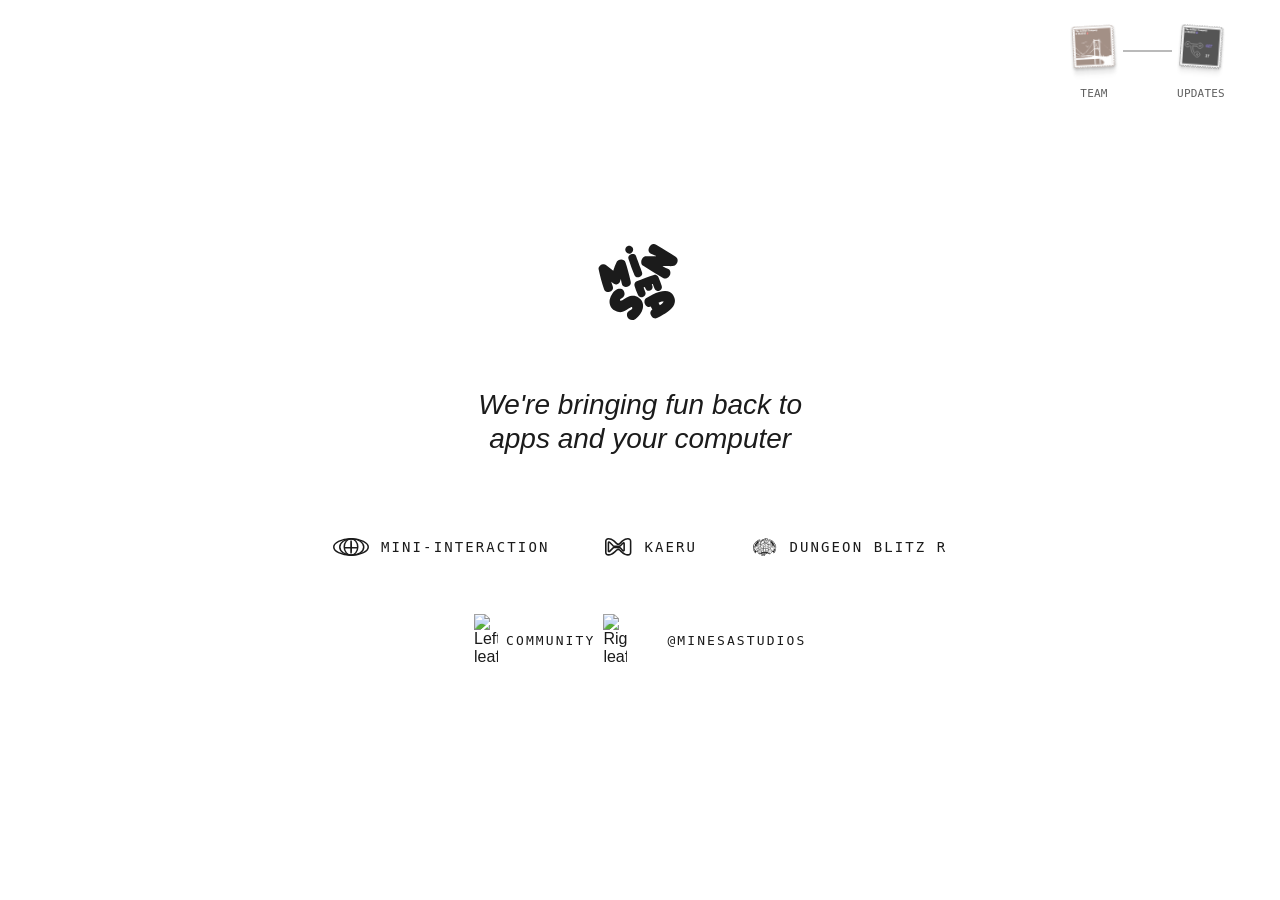
==== index.html @ a6becc0b "Remove the Ghost Grid hover game from the home page Hovering the logo no longer charges up the game;" ====
<!doctype html>
<html lang="en">
  <head>
    <meta charset="UTF-8" />
    <meta name="viewport" content="width=device-width, initial-scale=1.0" />
    <title>Home | The Minesa Studios</title>
    <link rel="stylesheet" href="style.css?v=9" />
    <link rel="stylesheet" href="feedback.css?v=12" />
    <link rel="preconnect" href="https://fonts.googleapis.com" />
    <link rel="preconnect" href="https://fonts.gstatic.com" crossorigin />
    <link
      rel="stylesheet"
      href="https://fonts.googleapis.com/css2?family=Gloria+Hallelujah&family=Roboto+Mono:wght@400;600;700&display=swap"
    />
    <link rel="icon" type="image/x-icon" href="assets/favicon.ico" />
    <script type="module" src="feedback.js?v=10"></script>
  </head>
  <body>
    <nav class="site-nav" aria-label="Main">
      <a class="site-nav__item site-nav__item--team" href="./team.html">
        <img src="./assets/navigation-assets/TEAM%20STAMP.svg" alt="" width="50" height="50" />
        <span>Team</span>
      </a>
      <span class="site-nav__divider" aria-hidden="true"></span>
      <a class="site-nav__item site-nav__item--updates" href="./updates.html">
        <img src="./assets/navigation-assets/RELEASE%20STAMP.svg" alt="" width="50" height="50" />
        <span>Updates</span>
      </a>
    </nav>

    <main>
      <div class="game-screen-content">
        <header><a href="./static/index.html" aria-label="Send The Minesa Studios feedback" aria-haspopup="dialog" data-feedback-open>
        <svg
          xmlns="http://www.w3.org/2000/svg"
          viewBox="0 0 500 500"
          fill="none"
          preserveAspectRatio="xMidYMid meet"
        >
          <style xmlns="">
            @keyframes fadeIn {
              from {
                opacity: 0;
              }
              to {
                opacity: 1;
              }
            }

            #element-6 {
              animation: fade-in 1s ease 0s 1 normal forwards;
            }

            @keyframes fadeIn {
              from {
                opacity: 0;
              }
              to {
                opacity: 1;
              }
            }

            #element-5 {
              animation: fade-in 1s ease 0.2s 1 normal forwards;
            }

            @keyframes fadeIn {
              from {
                opacity: 0;
              }
              to {
                opacity: 1;
              }
            }

            #element-4 {
              animation: fade-in 1s ease 0.4s 1 normal forwards;
            }

            @keyframes fadeIn {
              from {
                opacity: 0;
              }
              to {
                opacity: 1;
              }
            }

            #element-3 {
              animation: fade-in 1s ease 0.6s 1 normal forwards;
            }

            @keyframes fadeIn {
              from {
                opacity: 0;
              }
              to {
                opacity: 1;
              }
            }

            #element-2 {
              animation: fade-in 1s ease 0.8s 1 normal forwards;
            }

            @keyframes fadeIn {
              from {
                opacity: 0;
              }
              to {
                opacity: 1;
              }
            }

            #element-1 {
              animation: fade-in 1s ease 1s 1 normal forwards;
            }

            @keyframes float {
              0%,
              100% {
                transform: translateY(0px);
              }
              50% {
                transform: translateY(-10px);
              }
            }

            #element-1 {
              animation: float 3s ease-in-out 0.8s infinite alternate forwards;
            }

            @keyframes float {
              0%,
              100% {
                transform: translateY(0px);
              }
              50% {
                transform: translateY(-10px);
              }
            }

            #element-2 {
              animation: float 2.9s ease-in-out 0.7s infinite alternate forwards;
            }

            @keyframes float {
              0%,
              100% {
                transform: translateY(0px);
              }
              50% {
                transform: translateY(-10px);
              }
            }

            #element-3 {
              animation: float 2.7s ease-in-out 1s infinite alternate forwards;
            }

            @keyframes float {
              0%,
              100% {
                transform: translateY(0px);
              }
              50% {
                transform: translateY(-10px);
              }
            }

            #element-4 {
              animation: float 2.5s ease-in-out 0.8s infinite alternate forwards;
            }

            @keyframes float {
              0%,
              100% {
                transform: translateY(0px);
              }
              50% {
                transform: translateY(-10px);
              }
            }

            #element-5 {
              animation: float 2.7s ease-in-out 0.7s infinite alternate forwards;
            }

            @keyframes float {
              0%,
              100% {
                transform: translateY(0px);
              }
              50% {
                transform: translateY(-10px);
              }
            }

            #element-6 {
              animation: float 2.8s ease-in-out 0.4s infinite alternate forwards;
            }
          </style>
          <path
            d="M177.174 140.806C186.016 166.418 194.861 198.905 203.708 238.267C204.885 243.442 204.36 248.194 202.133 252.522C199.998 256.687 196.866 259.752 192.736 261.717C188.735 263.647 184.518 264.811 180.087 265.21C175.619 265.481 171.451 264.363 167.58 261.856C163.71 259.349 161.094 255.671 159.733 250.821C158.515 246.482 156.615 237.999 154.034 225.373L150.534 236.447C148.912 243.908 144.075 248.75 136.026 250.973C128.231 253.125 121.394 251.575 115.514 246.323L106.448 238.306C107.057 240.476 108.321 244.733 110.241 251.079C112.287 257.39 113.633 261.694 114.278 263.991C115.998 270.117 115.105 275.52 111.6 280.201C108.06 284.754 103.542 287.789 98.048 289.306C92.8092 290.752 87.2963 290.487 81.5094 288.509C75.8144 286.369 72.079 282.381 70.3032 276.546C58.8257 242.035 49.8559 209.102 43.3939 177.745C41.8939 171.421 43.2797 165.813 47.5512 160.92C51.9146 155.865 57.3981 152.838 64.0019 151.84C70.7334 150.806 76.4689 152.111 81.2086 155.752C95.1411 165.657 106.834 174.942 116.289 183.608C120.904 168.17 126.958 152.953 134.451 137.957C136.694 134.175 139.962 131.348 144.255 129.475C148.512 127.474 152.754 126.647 156.982 126.992C161.301 127.175 165.396 128.519 169.266 131.026C173.1 133.405 175.737 136.665 177.174 140.806Z"
            fill="currentColor"
            id="element-6"
          />
          <path
            d="M281.806 320.481C292.59 314.327 303.176 308.508 313.565 303.025C324.135 297.594 334.657 293.329 345.13 290.23C355.667 287.247 365.383 285.546 374.276 285.125C383.287 284.641 391.508 286.332 398.938 290.198C406.549 294.117 412.715 300.264 417.434 308.637C421.642 316.073 424.022 323.363 424.573 330.505C425.241 337.584 424.192 344.303 421.427 350.662C418.779 356.958 414.814 363.209 409.532 369.415C404.251 375.621 397.791 381.479 390.153 386.989C382.579 392.616 374.136 398.183 364.824 403.69C355.576 409.314 345.603 414.724 334.904 419.92C330.382 422.221 325.738 422.767 320.972 421.555C316.323 420.281 312.528 417.784 309.587 414.064C306.529 410.408 304.233 406.338 302.7 401.855C301.167 397.372 301.158 392.896 302.675 388.429C304.192 383.962 307.179 380.519 311.638 378.1L303.664 363.064C297.904 365.885 292.375 365.923 287.077 363.178C281.662 360.497 277.665 356.515 275.087 351.232C272.456 346.129 271.542 340.551 272.345 334.496C273.201 328.261 276.355 323.589 281.806 320.481ZM342.527 343.577L349.254 356.328C360.433 349.505 366.765 343.413 368.25 338.051C362.407 336.817 353.833 338.659 342.527 343.577Z"
            fill="currentColor"
            id="element-5"
          />
          <path
            d="M342.387 216.119C348.722 230.899 354.173 245.685 358.738 260.475C360.448 265.801 359.993 270.584 357.373 274.824C354.794 279.176 351.325 282.143 346.965 283.725C342.87 285.338 338.387 285.383 333.516 283.861C328.799 282.41 325.285 279.068 322.975 273.833C321.342 269.745 318.4 261.767 314.152 249.898L308.953 251.784C309.118 252.231 309.55 253.402 310.249 255.299C311.101 257.267 311.651 258.586 311.898 259.256C313.461 263.496 313.547 267.513 312.157 271.307C310.92 275.172 308.693 278.068 305.474 279.995C302.408 281.993 299.039 283.342 295.368 284.042C291.809 284.701 288.264 284.026 284.735 282.018C281.359 280.08 278.91 277.047 277.388 272.918L274.303 264.549L267.763 266.922C271.942 276.539 275.057 284.645 277.107 291.238C278.929 296.524 278.403 301.459 275.53 306.044C272.728 310.477 269.126 313.428 264.725 314.899C260.03 316.603 255.262 316.562 250.421 314.777C245.621 313.103 242.148 309.872 240.003 305.083C232.962 289.42 227.235 274.229 222.823 259.51C221.431 254.702 221.668 250.187 223.534 245.968C225.513 241.707 228.809 238.613 233.422 236.686C265.337 223.206 294.047 212.724 319.553 205.238C324.331 203.758 328.805 204.032 332.975 206.061C337.298 208.161 340.435 211.514 342.387 216.119Z"
            fill="currentColor"
            id="element-4"
          />
          <path
            d="M158.873 320.769C151.368 324.366 148.774 328.127 151.089 332.054C151.916 332.502 152.461 332.975 152.723 333.474C153.061 333.835 153.794 333.965 154.922 333.863C155.986 333.549 156.838 333.298 157.477 333.109C157.978 332.846 158.943 332.389 160.371 331.737C161.737 330.873 162.815 330.21 163.604 329.746C164.468 329.146 165.69 328.382 167.269 327.455C168.785 326.317 170.044 325.484 171.046 324.958C185.28 315.92 198.146 310.685 209.646 309.252C220.87 307.671 232.205 310.782 243.651 318.585C252.842 324.633 259.121 332.578 262.486 342.418C265.927 352.122 266.405 362.18 263.92 372.594C261.736 382.458 257.311 392.177 250.643 401.75C244.188 411.26 236.537 418.875 227.691 424.596C216.615 431.781 206.406 432.487 197.064 426.714C189.726 421.848 185.614 415.166 184.728 406.669C183.705 396.137 188.137 388.203 198.022 382.867L198.774 382.473C209.486 377.585 213.534 372.472 210.918 367.136C209.441 365.266 207.524 364.852 205.169 365.892C202.889 366.795 198.942 369.112 193.329 372.842C180.761 382.426 169.103 388.227 158.355 390.245C148.108 391.999 136.641 389.618 123.955 383.103C112.997 377.345 105.497 369.185 101.456 358.621C97.3518 347.846 96.5108 337.145 98.9328 326.519C101.217 315.819 105.869 305.688 112.887 296.127C119.906 286.566 128.301 279.71 138.073 275.56C143.924 273.028 149.492 272.48 154.778 273.918C160.001 275.144 164.014 277.763 166.818 281.777C169.485 285.715 171.393 290.224 172.543 295.301C173.556 300.304 172.783 305.142 170.226 309.814C167.744 314.35 163.96 318.001 158.873 320.769Z"
            fill="currentColor"
            id="element-3"
          />
          <path
            d="M203.174 97.0459L203.014 97.1057C197.977 98.982 192.953 98.7794 187.94 96.4981C182.927 94.2168 179.453 90.5077 177.519 85.3709C175.626 80.3411 175.836 75.3818 178.15 70.4929C180.423 65.4971 184.078 62.0611 189.115 60.1849L189.275 60.125C194.312 58.2488 199.336 58.4513 204.349 60.7326C209.322 62.9069 212.755 66.509 214.649 71.5388C216.582 76.6756 216.413 81.7419 214.139 86.7378C211.866 91.7336 208.211 95.1696 203.174 97.0459ZM230.198 110.408C231.42 113.979 233.811 120.654 237.37 130.433C240.995 140.064 243.695 147.234 245.467 151.943C247.24 156.652 249.201 162.023 251.35 168.055C253.566 173.941 255.345 178.831 256.688 182.723C258.139 186.576 259.327 189.733 260.254 192.194C262.188 197.331 261.716 202.083 258.839 206.449C255.922 210.709 252.159 213.697 247.552 215.413C243.051 217.09 238.241 217.295 233.122 216.03C228.217 214.684 224.71 211.537 222.603 206.587C213.553 184.821 203.393 157.184 192.123 123.677C190.444 118.567 191.03 113.956 193.88 109.843C196.864 105.437 200.68 102.429 205.328 100.819C210.15 99.0231 215 98.9246 219.879 100.524C224.824 101.976 228.264 105.271 230.198 110.408Z"
            fill="currentColor"
            id="element-2"
          />
          <path
            d="M330.615 53.3463C372.154 77.629 404.723 97.5682 428.319 113.164C434.425 117.012 437.707 122.757 438.163 130.401C438.698 137.915 436.627 144.652 431.949 150.611C427.53 156.725 421.547 160.056 414 160.605C409.245 160.903 400.189 160.895 386.833 160.581C374.484 160.347 366.447 160.688 362.723 161.606C364.807 163.386 369.422 165.636 376.567 168.354C383.582 170.995 388.636 173.245 391.728 175.104C397.912 178.824 401.338 184.042 402.006 190.76C402.622 197.271 401.252 203.289 397.894 208.813C394.693 214.081 389.934 218.148 383.617 221.016C377.327 223.549 371.18 223.097 365.175 219.661C331.983 200.75 298.963 180.539 266.118 159.03C259.626 154.949 256.307 148.831 256.163 140.673C255.94 132.645 258.336 125.664 263.349 119.732C268.311 113.594 274.253 110.764 281.175 111.243C307.524 112.179 324.06 112.037 330.783 110.817C328.777 108.908 324.137 106.556 316.863 103.76C309.719 101.042 304.923 98.9469 302.475 97.4747C297.708 94.6075 294.651 90.6637 293.304 85.643C291.828 80.5449 292.096 75.618 294.107 70.8624C295.988 66.0293 298.708 61.6999 302.264 57.8741C305.692 53.9709 310.083 51.5237 315.435 50.5325C320.659 49.4638 325.719 50.4017 330.615 53.3463Z"
            fill="currentColor"
            id="element-1"
          />
        </svg></a>
        </header>

        <div>
          <section>
          <h1>
            We're bringing fun back to<br />
            apps and your computer
          </h1>

          <ul>
            <li>
              <a href="https://theminesastudios.github.io/mini-interaction-website/">
                <svg class="list-icon" style="height: 18px; width: auto;"  width="38" height="19" viewBox="0 0 38 19" fill="none" xmlns="http://www.w3.org/2000/svg">
<path d="M19.0001 0.791992C24.1505 0.791995 28.7744 1.83685 32.0812 3.49023C35.4353 5.16732 37.2081 7.33805 37.2081 9.5C37.2081 11.6619 35.4353 13.8327 32.0812 15.5098C28.7744 17.1632 24.1505 18.208 19.0001 18.208C13.8497 18.208 9.22587 17.1631 5.91907 15.5098C2.56491 13.8327 0.792119 11.6619 0.792114 9.5C0.792114 7.33805 2.5649 5.16732 5.91907 3.49023C9.22587 1.83685 13.8497 0.791992 19.0001 0.791992Z" stroke="currentColor" stroke-width="1.58333"/>
<path d="M19.7913 0.792053C23.3638 0.792053 26.5651 1.81555 28.8519 3.42975C31.1405 5.04538 32.4583 7.20308 32.4583 9.50006C32.4583 11.797 31.1405 13.9547 28.8519 15.5704C26.5651 17.1846 23.3638 18.2081 19.7913 18.2081C16.219 18.208 13.0185 17.1845 10.7318 15.5704C8.44301 13.9547 7.12531 11.7971 7.12531 9.50006C7.12531 7.20301 8.44301 5.0454 10.7318 3.42975C13.0185 1.8156 16.219 0.792113 19.7913 0.792053Z" stroke="currentColor" stroke-width="1.58333"/>
<path d="M19.0003 0.792053C22.8061 0.792273 26.1253 4.54945 26.1253 9.50006C26.1253 14.4507 22.8061 18.2078 19.0003 18.2081C15.1943 18.2081 11.8753 14.4508 11.8753 9.50006C11.8753 4.54931 15.1943 0.792053 19.0003 0.792053Z" stroke="currentColor" stroke-width="1.58333"/>
<path d="M19.0936 2.85944C19.2575 4.53805 19.3163 6.88081 19.3163 9.50006C19.3163 12.1193 19.2575 14.4621 19.0936 16.1407C19.088 16.1984 19.0799 16.2549 19.0741 16.3106C19.0716 16.2666 19.0686 16.222 19.0663 16.1768C18.979 14.4843 18.9999 12.1402 18.9999 9.50006C18.9999 6.85995 18.979 4.51586 19.0663 2.8233C19.0686 2.77775 19.0716 2.73284 19.0741 2.68854C19.08 2.74458 19.088 2.80139 19.0936 2.85944Z" stroke="currentColor" stroke-width="1.58333"/>
<path d="M19 10.292C21.3937 10.292 23.6816 10.2529 25.7861 10.1855C23.6788 10.2451 21.3901 10.292 19 10.292ZM19 10.292C16.6089 10.292 14.3234 10.2528 12.2207 10.1855C14.3261 10.2451 16.6125 10.292 19 10.292Z" stroke="currentColor" stroke-width="1.58333"/>
</svg>
                <span class="link-name">MINI-INTERACTION</span>
                </a
              >
              <img
                src="./assets/mini-interaction.webp"
                alt=""
                class="list-item-image"
              />
            </li>
            <li>
              <a href="https://theminesastudios.github.io/kaeru-website/">
                <svg class="list-icon" style="height: 18px; width: auto;"  width="27" height="18" viewBox="0 0 27 18" fill="none" xmlns="http://www.w3.org/2000/svg">
<path d="M0.789978 3.41689C0.789978 2.60595 1.02291 1.96324 1.48876 1.48876C1.94599 1.02291 2.59301 0.789978 3.42983 0.789978H3.6498C4.48663 0.789978 5.31481 0.971144 6.13436 1.33348C6.95392 1.6958 7.72603 2.14441 8.45068 2.67927C9.18397 3.22277 9.8353 3.76628 10.4047 4.30977C10.9827 4.85325 11.4529 5.30187 11.8152 5.65556C12.2552 6.10417 12.7253 6.32414 13.2257 6.31552C13.7347 6.30689 14.2005 6.0869 14.6232 5.65556C14.977 5.30187 15.4385 4.85325 16.0079 4.30977C16.5859 3.76628 17.2372 3.22277 17.9619 2.67927C18.6951 2.14441 19.4716 1.6958 20.2911 1.33348C21.1107 0.971144 21.9432 0.789978 22.7886 0.789978H22.9827C23.8109 0.789978 24.4579 1.02291 24.9238 1.48876C25.3896 1.96324 25.6226 2.60595 25.6226 3.41689V14.2868C25.6226 15.0977 25.3896 15.7361 24.9238 16.202C24.4579 16.6765 23.8109 16.9137 22.9827 16.9137H22.7886C21.9432 16.9137 21.1107 16.7282 20.2911 16.3573C19.4716 15.9949 18.6951 15.5463 17.9619 15.0115C17.2372 14.4766 16.5859 13.9374 16.0079 13.3939C15.4385 12.8504 14.977 12.3975 14.6232 12.0352C14.2005 11.6124 13.7347 11.3968 13.2257 11.3882C12.7253 11.3795 12.2552 11.5952 11.8152 12.0352C11.4529 12.3975 10.9827 12.8504 10.4047 13.3939C9.8353 13.9374 9.18397 14.4766 8.45068 15.0115C7.72603 15.5463 6.95392 15.9949 6.13436 16.3573C5.31481 16.7282 4.48663 16.9137 3.6498 16.9137H3.42983C2.59301 16.9137 1.94599 16.6765 1.48876 16.202C1.02291 15.7361 0.789978 15.0977 0.789978 14.2868V3.41689ZM3.40393 4.72386V12.9798C3.40393 13.3163 3.5549 13.5276 3.85684 13.6139C4.15016 13.7088 4.41328 13.6398 4.64622 13.4069L8.12717 9.90001C8.29971 9.72746 8.42911 9.61532 8.51538 9.56357C8.61028 9.52042 8.80008 9.49884 9.08477 9.49884H14.028C14.3989 9.49884 14.7095 9.55062 14.9597 9.65414C15.2099 9.75766 15.4557 9.93883 15.6973 10.1976C16.0165 10.56 16.3961 10.9741 16.8361 11.4399C17.276 11.9058 17.6858 12.3112 18.0654 12.6563C18.2897 12.872 18.5226 12.9367 18.7642 12.8504C19.0144 12.7728 19.1394 12.5743 19.1394 12.2552V5.44851C19.1394 5.1207 19.0144 4.91795 18.7642 4.84033C18.5226 4.76268 18.2897 4.8317 18.0654 5.04737C17.6858 5.38382 17.276 5.78496 16.8361 6.25082C16.3961 6.72531 16.0165 7.1394 15.6973 7.49309C15.4557 7.76053 15.2099 7.946 14.9597 8.04953C14.7095 8.15305 14.3989 8.20482 14.028 8.20482H9.08477C8.80008 8.20482 8.61028 8.17892 8.51538 8.12718C8.42911 8.0754 8.29971 7.96758 8.12717 7.80366L4.64622 4.29682C4.41328 4.0639 4.15016 3.99487 3.85684 4.08977C3.5549 4.18467 3.40393 4.39604 3.40393 4.72386Z" stroke="currentColor" stroke-width="1.58"/>
</svg>
                <span class="link-name">KAERU</span>
                </a>
              <img
                src="./assets/kaeru_bot.webp"
                alt=""
                class="list-item-image kaeru"
              />
            </li>
            <li>
              <a href="./dungeon-blitz-r.html">
                <!-- Placeholder SVG using currentColor -->
                <svg class="list-icon" style="height: 18px; width: auto;"  width="23" height="17" viewBox="0 0 23 17" fill="none" xmlns="http://www.w3.org/2000/svg">
<g clip-path="url(#clip0_209_5061)">
<path d="M10.785 0.156539C10.9308 0.114402 10.9966 0.083075 11.1538 0.0727055C11.7184 0.0354521 12.2343 0.263944 12.6868 0.581391C12.8176 0.673179 13.144 1.08294 13.2586 1.12285C13.3614 1.04324 13.1216 0.714546 13.0975 0.63473C13.0654 0.528872 13.0658 0.392572 13.0596 0.283016C13.4957 0.278225 13.7948 0.536346 14.048 0.868663C14.1407 0.99025 14.2252 1.06233 14.2796 1.2218C14.5514 1.61639 14.6305 1.85011 14.6282 2.32822C14.6711 2.33324 14.7217 2.33242 14.7512 2.35909C14.8729 2.59762 14.8121 2.60036 14.8493 2.82681C14.8966 3.00578 14.9632 3.16764 15.0186 3.34531C15.0461 3.43322 15.05 3.54063 15.0948 3.62646C15.1267 3.68754 15.1228 3.93912 15.1101 4.00479C15.0944 4.08558 14.9927 4.10016 15.1056 4.19907C15.1428 4.34576 15.1084 4.59575 15.1711 4.76402C15.1911 4.81798 15.1766 4.9776 15.1942 5.04238C15.2528 5.26452 15.2665 5.40777 15.2519 5.63776C15.1387 5.76084 15.119 5.83367 15.0163 5.95247C14.9822 5.99199 14.8825 6.0144 14.8341 6.06795L14.8409 6.0871C15.0249 6.12073 15.1601 6.16818 15.3369 6.22007C15.5823 6.28518 15.8235 6.31303 16.0543 6.42685C16.1122 6.45543 16.243 6.43054 16.3015 6.45785C16.3255 6.46905 16.3657 6.56108 16.4236 6.51296C16.5104 6.44092 16.5627 6.32239 16.6347 6.23559C16.6724 6.1897 16.7072 6.1578 16.7408 6.1129C16.7456 6.00144 16.7454 5.88982 16.7402 5.77838C16.7365 5.70936 16.6802 5.27447 16.65 5.24709C16.6417 5.23969 16.6299 5.23399 16.6205 5.22873C16.576 5.01446 16.5617 4.80032 16.4787 4.5919C16.4362 4.4853 16.3984 4.38403 16.3407 4.28339C16.3307 4.26578 16.3316 4.19965 16.3145 4.16279C16.2085 3.93338 16.1255 3.69915 16.0078 3.47463C15.972 3.40616 15.9517 3.30879 15.9188 3.23971C15.8365 3.06758 15.7582 3.01453 15.7526 2.81604C15.6554 2.6917 15.6145 2.51618 15.5421 2.40193C15.4006 2.17822 15.1393 2.06975 15.1819 1.74375C15.1969 1.62922 15.2374 1.57153 15.2641 1.4625C15.2774 1.40751 15.3036 1.39134 15.3509 1.35753C15.6695 1.3515 15.9173 1.32708 16.2111 1.46807C16.3033 1.50393 16.4282 1.52026 16.516 1.56321C16.721 1.66348 16.9232 1.79299 17.1259 1.89659C17.4269 2.05039 17.6633 2.28809 17.9331 2.46927C18.2693 2.69495 18.5988 2.88675 18.8957 3.17261C19.1127 3.38363 19.3271 3.59746 19.5385 3.81403C19.7273 4.00478 19.8507 4.11583 20.0062 4.33653C20.1057 4.47777 20.2792 4.61819 20.3711 4.77926C20.4189 4.84687 20.4936 4.91059 20.541 4.98042C20.6936 5.16744 20.814 5.36177 20.9484 5.55738C21.0566 5.71484 21.1476 5.93476 21.2778 6.0459C21.3381 6.25992 21.4411 6.30221 21.4781 6.52067C21.4929 6.60758 21.4943 6.63911 21.5576 6.68789C21.5912 6.78056 21.6184 6.87312 21.6506 6.96592C21.6668 7.01344 21.7574 7.13762 21.7579 7.17879C21.76 7.33759 21.8917 7.62521 21.8905 7.76519C21.8886 7.97747 21.9733 8.26392 21.9794 8.44999C21.9895 8.75214 22.0183 9.21782 21.9781 9.50973C21.9672 9.58845 21.9446 9.6651 21.9108 9.73705C21.839 9.88661 21.7712 9.87369 21.6233 9.86172C21.6378 10.2062 21.6498 10.5293 21.5769 10.8653C21.5508 10.9849 21.5936 11.0567 21.5012 11.1524C21.4679 11.7942 21.1639 12.592 20.8224 13.133C20.713 13.3063 20.5376 13.4588 20.4246 13.6363C20.3871 13.6952 20.2803 13.7737 20.2382 13.8347C20.0754 14.0386 19.903 14.3803 19.5992 14.3661C19.5412 14.3634 19.4209 14.3278 19.3716 14.2967C19.2857 14.1341 19.5069 13.725 19.5498 13.5759C19.573 13.495 19.723 13.1631 19.7254 13.1365C19.5659 13.0207 19.3265 13.8042 18.9477 13.4469C18.9472 13.417 18.946 13.3582 18.9519 13.3307C18.9703 13.2427 19.0993 12.9779 19.0751 12.9044C19.0374 12.9033 18.9981 12.9413 18.9715 12.9666C18.9279 13.0084 18.8849 13.0506 18.8424 13.0932C18.7147 13.1106 18.662 13.149 18.5897 13.1588C18.3977 13.1849 18.1544 13.165 17.9579 13.1698C17.9056 13.1711 17.8218 13.1101 17.7556 13.1153C17.6922 13.2234 17.4564 13.6395 17.4368 13.7301C17.295 13.8548 17.3167 13.8807 17.2275 14.041C17.1846 14.1181 17.12 14.2071 17.0802 14.2878C16.9273 14.5983 16.7248 15.0166 16.4327 15.2196C16.3553 15.2225 16.2625 15.226 16.1896 15.2507C16.0012 15.3148 15.8378 15.3096 15.6414 15.2955C15.3863 15.1168 15.0455 15.0235 14.7603 14.9031C14.5602 14.8187 14.4018 14.6945 14.1769 14.6376C13.9846 14.5889 13.8794 14.6039 13.6837 14.5995C13.6029 14.5976 13.6378 14.5279 13.5864 14.5219C13.4399 14.5053 13.2426 14.5163 13.0957 14.5194C13.0067 14.6343 12.918 14.6994 12.8047 14.7874C12.7961 14.8212 12.7752 14.9082 12.7521 14.9315C12.3393 15.3483 11.8105 15.5917 11.2379 15.6629L11.1821 15.7292C11.1659 15.7471 11.1603 15.761 11.152 15.7832C11.1544 15.8263 11.1838 15.8563 11.2089 15.8895C11.2156 16.0213 11.2201 16.1598 11.2139 16.2915C11.2055 16.4679 11.1274 16.5716 10.9983 16.6871C10.9025 16.7728 10.7549 16.9289 10.6192 16.9193C10.5121 16.9118 10.3163 16.8654 10.246 16.7765C10.2271 16.7527 10.2169 16.724 10.2225 16.6936C10.233 16.6363 10.2888 16.6069 10.3337 16.5788C10.411 16.5791 10.4879 16.5744 10.565 16.5702L10.6494 16.4608C10.6564 16.3882 10.6576 16.3163 10.6581 16.2435L10.5528 16.1538C10.1032 16.1697 9.87313 16.4554 9.52125 16.6505C9.41192 16.711 9.26052 16.7584 9.13721 16.7802C9.01147 16.8026 8.87763 16.796 8.75048 16.7913C8.64079 16.7874 8.53781 16.7601 8.43177 16.7343C8.10417 16.6548 7.89319 16.5687 7.66015 16.3145C7.35275 15.9793 7.38429 15.6824 7.4032 15.2665C7.5568 15.0533 7.58927 14.8661 7.84024 14.7299C7.88429 14.7059 7.93032 14.6774 7.9783 14.6624C8.00431 14.6544 8.02737 14.6443 8.05184 14.6323C8.04918 14.629 8.04667 14.6255 8.04388 14.6222C8.01328 14.5865 7.94419 14.5947 7.90143 14.5942C7.76917 14.6269 7.64847 14.7142 7.52628 14.7719C7.39476 14.8338 7.2572 14.8825 7.12608 14.9449C6.88259 15.0604 6.61489 15.2408 6.34764 15.2904C6.19083 15.3194 6.02121 15.3043 5.86267 15.2968C5.84357 15.2782 5.8219 15.255 5.79669 15.2452C5.73426 15.221 5.6543 15.2186 5.58824 15.2043C5.53411 15.1926 5.47998 15.17 5.42773 15.1515C5.32286 15.0124 5.23459 14.851 5.14926 14.6994C5.09414 14.6014 5.03205 14.5074 4.97852 14.4086C4.89615 14.2564 4.82316 14.0992 4.74056 13.9472C4.68786 13.8502 4.61937 13.7633 4.56445 13.6677C4.47229 13.5074 4.353 13.2695 4.21847 13.142C4.19689 13.1214 4.18946 13.1127 4.16011 13.1132C4.1448 13.1362 4.13284 13.1515 4.11002 13.1674C3.91518 13.1747 3.52801 13.1951 3.34911 13.1582C3.30229 13.1486 3.25905 13.1272 3.22014 13.0996C3.10102 13.0153 3.00388 12.8985 2.88189 12.8129C2.85593 12.8662 2.86913 12.9268 2.86797 12.9845C2.92025 13.0623 2.95301 13.1494 3.00596 13.2264C3.00682 13.3164 3.00894 13.4065 3.00671 13.4965C2.97656 13.5363 2.95019 13.5818 2.90254 13.6011C2.77765 13.606 2.64808 13.4928 2.56208 13.4132C2.41034 13.2724 2.40801 13.2133 2.3078 13.0571C2.3006 13.0459 2.30348 13.0507 2.29765 13.0351C2.27007 13.0256 2.27065 13.0238 2.24417 13.0353C2.22718 13.0675 2.22553 13.0998 2.23616 13.1348C2.23994 13.1472 2.24484 13.1594 2.24974 13.1714C2.29992 13.2222 2.3104 13.3024 2.35976 13.3592C2.36257 13.4103 2.36949 13.4656 2.36337 13.5163C2.38473 13.5251 2.40037 13.533 2.41887 13.5468C2.44844 13.641 2.5131 13.7812 2.58106 13.8528C2.58082 13.8588 2.58061 13.8648 2.58043 13.8708C2.58024 13.8793 2.58047 13.8879 2.57995 13.8963C2.57253 14.0186 2.65538 14.0335 2.64324 14.2009C2.61547 14.2424 2.58238 14.2862 2.54694 14.3213C2.50795 14.3599 2.46728 14.3777 2.41225 14.3756C2.33761 14.3729 2.26268 14.339 2.20083 14.2991C2.06896 14.214 1.6687 13.8187 1.56615 13.6893C1.51663 13.6268 1.49436 13.5537 1.43649 13.4951L1.42657 13.4853C1.4125 13.4461 1.40628 13.4053 1.38786 13.3677C1.33639 13.2625 1.17504 13.0546 1.08922 12.9752L1.06482 12.978C1.00311 12.899 0.759082 12.4025 0.725068 12.296C0.693851 12.1984 0.692059 12.089 0.651671 11.9947C0.637108 11.9854 0.614656 11.973 0.604902 11.9586C0.548246 11.8752 0.590202 11.5653 0.441345 11.3798C0.470784 11.1479 0.404953 11.0417 0.39017 10.8269C0.379191 10.6673 0.39695 10.5032 0.380401 10.3448C0.375476 10.2976 0.362361 10.2837 0.326591 10.2541L0.320679 10.2493C0.298121 10.132 0.309708 9.99761 0.308699 9.8777C0.280322 9.91295 0.264013 9.95063 0.225941 9.97771C0.158582 9.98253 0.0736525 9.85851 0.0110271 9.81157C0.0123196 9.80525 0.0136398 9.79894 0.0147276 9.79259C0.0262976 9.72505 0.0417622 9.64139 0 9.58155V8.42035C0.0624691 8.3132 -0.00950848 7.98039 0.0379609 7.88448C0.133158 7.81168 0.105995 7.6662 0.106125 7.55106C0.191017 7.43182 0.326244 6.86648 0.406885 6.69244C0.497472 6.49691 0.604953 6.25397 0.708888 6.06729C0.902622 5.71934 1.1262 5.37313 1.36708 5.05638C1.41086 4.9988 1.45155 4.9291 1.49493 4.87403C1.52041 4.83173 1.64784 4.73321 1.66477 4.69717C1.77907 4.45382 1.98428 4.32297 2.16251 4.13033C2.21109 4.07875 2.24228 3.99106 2.28872 3.94078C2.55419 3.65331 2.8405 3.38474 3.11482 3.10564C3.14917 3.07069 3.23353 3.04921 3.27424 3.01436C3.3288 2.96767 3.37289 2.91173 3.42771 2.86584C3.58985 2.75097 3.76945 2.65546 3.93189 2.54102C4.1023 2.42098 4.27745 2.27203 4.44951 2.15214C5.00027 1.76838 5.84024 1.26375 6.52911 1.35828C6.64979 1.37485 6.68647 1.43044 6.74931 1.51947C6.76501 1.67283 6.75882 1.86883 6.75324 2.02238C6.65811 2.12448 6.54475 2.23685 6.47482 2.35715C6.36014 2.55443 6.25011 2.76975 6.15774 2.97882C6.12457 3.0539 6.10351 3.14985 6.07124 3.2244L5.72852 4.02846C5.61669 4.28941 5.50152 4.52264 5.43829 4.80421C5.42447 4.86576 5.41486 4.92742 5.40113 4.98878C5.39128 5.03281 5.34828 5.05618 5.34902 5.10595C5.30425 5.30087 5.2769 5.49518 5.24793 5.69254C5.23744 5.76391 5.19135 5.845 5.1877 5.92203C5.18499 5.97921 5.18128 6.0296 5.20564 6.08311C5.2395 6.09889 5.24929 6.10017 5.27031 6.12912C5.27275 6.15041 5.27882 6.19758 5.29212 6.21233C5.38931 6.32028 5.51061 6.43666 5.61557 6.53478C5.76315 6.42639 5.98161 6.37359 6.164 6.37882C6.27965 6.23545 6.32436 6.21957 6.43221 6.0416C6.53569 6.00246 6.54031 5.97654 6.62349 5.90836C6.81427 5.75201 6.94559 5.67644 7.1889 5.66718C7.18948 5.6206 7.19942 5.55534 7.17626 5.5255C7.01005 5.53148 6.92022 5.35233 6.80358 5.33C6.61689 5.29429 6.32995 5.24389 6.14308 5.23823C6.09266 5.17735 6.04677 5.16182 6.0374 5.07959C6.05652 5.03564 6.13436 4.98118 6.17139 4.93919C6.37039 4.71354 6.59626 4.63708 6.87534 4.55094C6.98454 4.51724 6.99323 4.54709 7.08721 4.47032L7.25925 4.46485C7.25223 4.2991 7.23837 4.28057 7.35997 4.16403C7.28007 4.10779 7.17014 3.98084 7.08906 3.94053C6.94098 3.86688 6.83263 3.847 6.68638 3.75039C6.6832 3.65793 6.68515 3.57752 6.68791 3.48544C7.04756 3.11116 7.46029 3.18512 7.92647 3.19378L8.03837 3.29521L8.04313 3.1387C7.99939 3.10642 7.8497 3.03901 7.84065 3.02933C7.68147 2.85902 7.51488 2.76069 7.32182 2.64025C7.23398 2.58546 7.10293 2.44283 7.02663 2.36707C7.07415 2.33532 7.09959 2.31191 7.1419 2.27389L7.15009 2.2734C7.31642 2.26221 7.37485 2.21857 7.52249 2.20654C7.81665 2.18255 8.13526 2.24219 8.43366 2.2814C8.43691 2.28426 8.48458 2.32631 8.48296 2.32579C8.56598 2.35315 8.74485 2.37033 8.79732 2.43643C8.81066 2.45322 8.80248 2.45072 8.83374 2.47825L8.85546 2.47461C8.87881 2.44989 9.02049 2.31029 9.02033 2.31234C9.03967 2.0862 8.21499 1.56275 8.17747 1.45C8.26294 1.19653 9.39303 1.52576 9.59594 1.56821C9.83543 1.61833 10.0167 1.90439 10.2111 2.05554L10.2284 2.04735C10.2454 1.93362 10.0761 1.81119 10.0202 1.72782C9.87565 1.51227 9.69009 1.32992 9.50151 1.15243C9.4287 1.08391 9.32146 1.1631 9.30584 0.951627C9.35185 0.901819 9.55374 0.93278 9.62656 0.923964C10.17 0.861602 10.6252 1.0631 11.0643 1.36099C11.1004 1.38543 11.1833 1.48908 11.1972 1.5238C11.2495 1.65424 11.2774 1.60411 11.3647 1.66821C11.3897 1.67934 11.432 1.69656 11.4539 1.71043L11.4902 1.68803C11.4839 1.64535 11.3899 1.54959 11.3518 1.4787C11.3801 1.44119 11.4075 1.41488 11.4039 1.36801C11.3807 1.29368 11.2256 1.3007 11.3147 1.0933C11.3358 1.04425 11.4295 0.971338 11.4075 0.941037C11.2458 0.718576 10.934 0.538956 10.8022 0.286125C10.7913 0.26521 10.7867 0.183521 10.785 0.156539ZM11.2813 5.10416C11.4332 5.1175 11.5625 5.06057 11.6896 5.16653C11.7831 5.16713 12.6143 5.17416 12.6436 5.15759C12.6202 5.11748 12.4988 5.0686 12.4615 5.01459C12.4378 4.98024 12.3489 4.96811 12.3072 4.95845C12.2985 4.94573 12.2707 4.90448 12.2596 4.90189C12.1026 4.86509 11.9123 4.89561 11.7509 4.88274C11.7447 4.88225 11.7017 4.85208 11.6937 4.84639C11.633 4.85566 11.5806 4.91565 11.539 4.95895C11.4026 4.96721 11.3995 4.97343 11.2844 5.05158C11.284 5.06644 11.2845 5.0907 11.2813 5.10416ZM9.19109 15.9335C9.28092 15.8652 9.53959 15.7347 9.65214 15.7238C9.65885 15.7231 9.66548 15.7218 9.67215 15.7208C9.67615 15.7202 9.68016 15.7198 9.68417 15.7192C9.66395 15.6739 9.62469 15.6434 9.58904 15.6101C9.41638 15.5562 9.13123 15.5695 8.95335 15.6007C8.86709 15.616 8.78048 15.6446 8.69556 15.6669L8.6867 15.6763C8.65171 15.7125 8.61746 15.7316 8.57213 15.7525C8.55973 15.7838 8.55964 15.7817 8.5729 15.8125C8.68338 15.9162 8.88655 15.9415 9.03187 15.9367C9.08492 15.9348 9.13801 15.9337 9.19109 15.9335ZM21.1439 11.2535C21.1749 11.1647 21.1879 11.0759 21.197 10.9826C21.1902 10.9762 21.1811 10.9716 21.1765 10.9635C21.1703 10.9528 21.1533 10.7033 21.1436 10.6542C21.1426 10.8539 21.1427 11.0537 21.1439 11.2535ZM4.33488 6.48192C4.33518 6.45155 4.3329 6.43966 4.32794 6.40944L4.31626 6.40919L4.30176 6.45791L4.33488 6.48192Z" fill="currentColor"/>
<path d="M1.45178 10.2021C1.54463 10.3935 1.66878 10.5843 1.79977 10.7523C1.82701 10.9941 1.82843 11.2387 1.85914 11.4798C1.88859 11.7112 1.95209 11.9349 2.00656 12.161C2.04327 12.3134 2.07229 12.471 2.12204 12.6197C2.1651 12.7482 2.22396 12.8913 2.29703 13.0055L2.30563 13.0188L2.29763 13.0351C2.27005 13.0256 2.27062 13.0238 2.24414 13.0353C2.22716 13.0675 2.22551 13.0998 2.23613 13.1348C2.23992 13.1472 2.24481 13.1594 2.24972 13.1714C2.2999 13.2222 2.31038 13.3024 2.35974 13.3592C2.36255 13.4103 2.36947 13.4656 2.36335 13.5163C2.36127 13.5147 2.35905 13.5132 2.35712 13.5113C2.2876 13.446 2.22385 13.2728 2.21518 13.1797C2.20542 13.1498 2.18252 13.1236 2.16886 13.0949C2.13628 13.0266 2.11017 12.9544 2.08106 12.8846C1.93195 12.5269 1.77687 12.1692 1.68534 11.7911C1.61477 11.4995 1.55371 11.1866 1.52248 10.8884C1.49848 10.6592 1.50402 10.4277 1.45178 10.2021Z" fill="currentColor"/>
<path d="M7.90143 14.5942C7.93247 14.5759 7.96495 14.556 8.00006 14.5468C8.1122 14.5173 8.23767 14.508 8.35261 14.4914C8.69083 14.4428 9.02528 14.4102 9.36534 14.3806C9.57694 14.3621 9.78936 14.3287 10.0015 14.3195C10.2537 14.3086 10.5078 14.3336 10.7616 14.3233C10.5549 14.3737 10.3365 14.4458 10.1249 14.4629C9.93385 14.4784 9.73743 14.4662 9.54609 14.4616C9.18418 14.453 8.71418 14.4473 8.36265 14.5296C8.25623 14.5546 8.15447 14.5954 8.05184 14.6323C8.04918 14.629 8.04667 14.6255 8.04387 14.6221C8.01328 14.5865 7.94419 14.5947 7.90143 14.5942Z" fill="currentColor"/>
<path d="M2.62506 12.2537C2.66656 12.3218 2.90838 12.74 2.91015 12.7752C2.91066 12.7853 2.90724 12.7954 2.90579 12.8054L2.88186 12.8129C2.8559 12.8662 2.8691 12.9268 2.86794 12.9845C2.85728 12.9749 2.85728 12.9668 2.85085 12.9539C2.74511 12.7425 2.69193 12.4821 2.62506 12.2537Z" fill="currentColor"/>
<path d="M11.3647 1.66821C11.3897 1.67934 11.4321 1.69657 11.4539 1.71044C11.4537 1.70483 11.5551 1.95615 11.5665 2.00409C11.492 1.91594 11.3994 1.77769 11.3647 1.66821Z" fill="currentColor"/>
<path d="M10.8929 15.6992C11.0069 15.6821 11.1233 15.6757 11.238 15.6629L11.1821 15.7292C11.0856 15.7204 10.9892 15.7105 10.8929 15.6992Z" fill="currentColor"/>
<path d="M9.16778 5.63661C9.23978 5.59392 9.4857 5.56591 9.57417 5.5538C10.2258 5.46464 10.8806 5.45761 11.5395 5.48078C11.7832 5.47571 12.6934 5.53575 12.8571 5.6895C12.883 5.72592 12.8768 5.9893 12.8488 6.03857L12.8931 6.052C12.9154 6.03304 12.944 6.00701 12.9665 5.98989C13.3647 6.10201 13.2964 6.13323 13.4269 6.48458L13.4984 6.64895L13.5237 6.72412C13.5515 6.76059 13.5548 6.7721 13.5962 6.7832C13.6327 6.77703 13.6384 6.77663 13.6718 6.76176C13.7078 6.73926 13.7511 6.71926 13.7894 6.70019C13.8446 6.66773 13.8852 6.64689 13.9432 6.61951C14.1574 6.63377 14.7856 6.78291 14.9548 6.88856C14.9984 6.91401 15.0373 6.93059 15.0646 6.97173L15.0709 7.00517L15.1001 7.01715C15.0694 7.07076 15.0509 7.14214 15.0343 7.20212C14.9824 7.38994 14.9215 7.57353 14.8605 7.75857L14.8444 7.73282L14.8111 7.77448L14.7825 7.84678C14.6539 8.37655 14.4559 8.93411 14.3016 9.45942C14.2368 9.68005 14.155 9.98996 14.0463 10.1834L14.0188 10.2011C13.9359 10.2136 13.8495 10.2117 13.766 10.2061C13.5356 10.1907 13.303 10.1479 13.073 10.1218C12.8723 10.0991 12.4953 10.0773 12.3154 10.0265C12.2458 10.0069 12.2188 9.9392 12.1858 9.8811L12.1375 9.86639C12.1155 9.8243 12.1268 9.7762 12.1291 9.72904C12.106 9.84636 12.0593 9.91117 11.9887 10.0039L11.8083 10.0037C11.8402 10.011 11.8721 10.0149 11.8973 10.0372L11.8675 10.0601L11.8776 10.0755C11.9739 10.095 12.0096 10.1262 12.0721 10.1999C12.0722 10.2674 12.0726 10.3345 12.0667 10.4019C12.0277 10.3414 12.0134 10.2462 11.9882 10.1766C11.7836 10.1331 11.5703 10.1403 11.3629 10.1488C10.9974 10.1468 10.6296 10.1376 10.2647 10.1593C10.1208 10.1539 10.0594 10.1441 9.94766 10.248L9.93215 10.2625C9.9172 10.2539 9.91423 10.2459 9.90741 10.2305C9.91724 10.2056 9.93085 10.183 9.94728 10.162C9.98738 10.1107 10.0399 10.0697 10.1058 10.0617C10.1266 10.0483 10.1506 10.0368 10.1627 10.0144L10.1392 10.0002C10.1296 10.0009 10.12 10.0016 10.1104 10.0021C9.85168 10.0171 9.86287 9.74394 9.83706 9.54944C9.7904 9.2167 9.76164 8.88168 9.75092 8.54585C9.73103 8.48002 9.71717 8.22108 9.71181 8.13813C9.69875 7.99562 9.67048 7.85524 9.64826 7.7138C9.60416 7.42454 9.55584 7.13593 9.50327 6.84809C9.48093 6.72379 9.45362 6.60026 9.43176 6.47606C9.43176 6.47606 9.44585 6.44103 9.44726 6.43752C9.40895 6.45481 9.41144 6.46565 9.39388 6.51232L9.39124 6.51939C9.37206 6.47719 9.36753 6.4617 9.3318 6.43109C9.28035 6.41867 9.30084 6.42049 9.2421 6.43634L9.20718 6.42123C9.25392 6.378 9.28818 6.35262 9.31521 6.29474C9.25966 6.23091 9.09806 6.05835 9.06146 6.00442L9.08756 5.99176C9.09698 5.86518 9.05208 5.70872 9.16778 5.63661Z" fill="currentColor"/>
<path d="M12.9665 5.98987C13.3647 6.10199 13.2964 6.13321 13.4269 6.48456L13.4984 6.64893L13.5237 6.7241C13.5515 6.76057 13.5549 6.77208 13.5962 6.78319C13.6327 6.77701 13.6384 6.77661 13.6718 6.76174C13.7078 6.73924 13.7511 6.71924 13.7894 6.70017C13.8446 6.66771 13.8852 6.64688 13.9432 6.61949C14.1574 6.63376 14.7856 6.78289 14.9548 6.88854C14.9984 6.91399 15.0373 6.93057 15.0646 6.97171L15.0709 7.00515L15.1001 7.01713C15.0694 7.07074 15.0509 7.14212 15.0344 7.2021C14.9824 7.38992 14.9215 7.57351 14.8605 7.75855L14.8444 7.7328L14.8111 7.77446L14.7825 7.84676C14.6539 8.37653 14.4559 8.93409 14.3016 9.4594C14.2368 9.68003 14.155 9.98994 14.0463 10.1834L14.0188 10.2011C13.9359 10.2136 13.8495 10.2117 13.766 10.2061C13.5356 10.1907 13.303 10.1479 13.073 10.1218C12.8723 10.099 12.4953 10.0773 12.3154 10.0265C12.2458 10.0069 12.2188 9.93918 12.1858 9.88108L12.1375 9.86637C12.1155 9.82428 12.1268 9.77618 12.1291 9.72902C12.1513 9.61451 12.151 9.46925 12.1654 9.35032C12.2242 8.8637 12.2451 8.37221 12.3092 7.88602C12.3255 7.76303 12.353 7.63908 12.3706 7.51564L12.513 6.51965L12.5048 6.41951C12.5124 6.39678 12.5172 6.3975 12.5378 6.38326C12.5671 6.34662 12.6527 6.27742 12.697 6.26119C12.7208 6.24527 12.7836 6.16189 12.801 6.13516C12.8123 6.08537 12.8175 6.07942 12.8488 6.03855L12.8931 6.05198C12.9154 6.03302 12.944 6.00699 12.9665 5.98987Z" fill="var(--background-color)"/>
<path d="M13.9432 6.61951C14.1574 6.63377 14.7856 6.7829 14.9548 6.88856C14.9984 6.91401 15.0373 6.93059 15.0646 6.97173L15.0709 7.00517L15.1001 7.01714C15.0694 7.07076 15.0509 7.14214 15.0344 7.20211C14.9824 7.38994 14.9215 7.57352 14.8605 7.75857L14.8444 7.73282L14.8111 7.77448L14.7825 7.84678C14.6539 8.37655 14.4559 8.93411 14.3016 9.45941C14.2368 9.68004 14.155 9.98996 14.0463 10.1834C14.0161 10.0175 14.2294 9.51708 14.2375 9.23439C14.1767 9.21084 14.0294 9.18059 13.9591 9.16367C13.8002 9.12458 13.6418 9.08334 13.4839 9.03994C13.4306 9.02498 13.3324 9.00044 13.3045 8.95092L13.3131 8.92955C13.3764 8.90029 13.8181 8.9599 13.9171 8.971C13.953 8.94951 14.0072 8.91873 14.0158 8.87636C14.066 8.62834 14.1329 8.32856 14.1607 8.0821C14.1822 7.89291 13.6139 7.98977 13.5289 7.87123C13.5077 7.84164 13.5104 7.80687 13.509 7.77136C13.5301 7.71371 13.5207 7.67654 13.5078 7.61974C13.5754 7.63277 14.6019 7.70279 14.6448 7.69387C14.6626 7.66425 14.6624 7.66411 14.6715 7.6306L14.6454 7.64423L14.6101 7.60154C14.6108 7.4777 14.6246 7.33635 14.6409 7.21374C14.6829 7.17322 14.7125 7.10101 14.7729 7.11271C14.7838 7.09696 14.7791 7.10331 14.7809 7.07962C14.699 7.00074 13.8555 6.80448 13.6718 6.76176C13.7078 6.73926 13.7511 6.71926 13.7894 6.70019C13.8446 6.66773 13.8852 6.64689 13.9432 6.61951Z" fill="var(--background-color)"/>
<path d="M13.9432 6.61951C14.1574 6.63377 14.7856 6.7829 14.9548 6.88856C14.9027 6.9568 14.9421 6.97707 14.9191 7.02839C14.8904 7.24004 14.835 7.64326 14.771 7.84334C14.665 7.87828 13.9744 7.78469 13.8171 7.77683C13.7246 7.77221 13.6112 7.76984 13.509 7.77136C13.5301 7.71371 13.5207 7.67654 13.5078 7.61974C13.5754 7.63277 14.6019 7.70279 14.6448 7.69387C14.6626 7.66425 14.6624 7.66411 14.6715 7.6306L14.6454 7.64423L14.6101 7.60154C14.6108 7.4777 14.6246 7.33635 14.6409 7.21374C14.6829 7.17322 14.7125 7.10101 14.7729 7.11271C14.7838 7.09696 14.7791 7.10331 14.7809 7.07962C14.699 7.00074 13.8555 6.80448 13.6718 6.76176C13.7078 6.73926 13.7511 6.71926 13.7894 6.70019C13.8446 6.66773 13.8852 6.64689 13.9432 6.61951Z" fill="currentColor"/>
<path d="M13.9433 6.61951C14.1574 6.63377 14.7856 6.7829 14.9549 6.88856C14.9027 6.9568 14.9421 6.97707 14.9192 7.02839L14.9005 6.99488C14.7311 6.88831 14.0102 6.72776 13.7895 6.70019C13.8446 6.66773 13.8852 6.64689 13.9433 6.61951Z" fill="var(--background-color)"/>
<path d="M14.6409 7.21375C14.6829 7.17323 14.7125 7.10102 14.7729 7.11272C14.745 7.28118 14.7172 7.46649 14.6716 7.63061L14.6454 7.64424L14.6101 7.60155C14.6108 7.4777 14.6247 7.33635 14.6409 7.21375Z" fill="var(--background-color)"/>
<path d="M15.0709 7.00513L15.1002 7.0171C15.0695 7.07072 15.051 7.14209 15.0344 7.20207C14.9825 7.3899 14.9216 7.57348 14.8606 7.75852L14.8445 7.73277L14.8112 7.77444C14.8311 7.68079 15.0305 7.0833 15.0709 7.00513Z" fill="currentColor"/>
<path d="M12.9665 5.98987C13.3647 6.10199 13.2964 6.13321 13.4269 6.48456L13.4984 6.64893L13.5237 6.7241C13.2757 6.71262 13.0502 6.70111 12.8014 6.72289C12.7628 6.9317 12.7275 7.14812 12.7031 7.35888C12.6804 7.55295 12.6707 7.75339 12.6422 7.94646L12.495 8.90509C12.4513 9.18711 12.4193 9.30625 12.4108 9.6016C12.3803 9.65511 12.3919 9.72867 12.3645 9.78167C12.356 9.79806 12.332 9.81345 12.3206 9.83001C12.6129 10.0317 13.318 10.0908 13.6773 10.1368C13.7798 10.15 13.9297 10.1499 14.0188 10.2011C13.9359 10.2136 13.8495 10.2117 13.766 10.2061C13.5356 10.1907 13.303 10.1479 13.073 10.1218C12.8723 10.099 12.4953 10.0773 12.3154 10.0265C12.2458 10.0069 12.2188 9.93918 12.1858 9.88108L12.1375 9.86637C12.1155 9.82428 12.1268 9.77618 12.1291 9.72902C12.1513 9.61451 12.151 9.46925 12.1654 9.35032C12.2242 8.8637 12.2451 8.37221 12.3092 7.88602C12.3255 7.76303 12.353 7.63908 12.3706 7.51564L12.513 6.51965L12.5048 6.41951C12.5124 6.39678 12.5172 6.3975 12.5378 6.38326C12.5671 6.34662 12.6527 6.27742 12.697 6.26119C12.7208 6.24527 12.7836 6.16189 12.801 6.13516C12.8123 6.08537 12.8175 6.07942 12.8488 6.03855L12.8931 6.05198C12.9154 6.03302 12.944 6.00699 12.9665 5.98987Z" fill="var(--background-color)"/>
<path d="M12.3206 9.83C12.2477 9.775 12.3112 9.37736 12.3282 9.28245C12.373 9.03331 12.39 8.78155 12.4303 8.53211C12.4535 8.38853 12.4919 8.24516 12.5121 8.10076L12.6613 7.06257C12.677 6.94832 12.683 6.7449 12.718 6.64271C12.8242 6.58666 13.3559 6.63475 13.4984 6.64892L13.5237 6.72409C13.2758 6.71261 13.0503 6.7011 12.8015 6.72288C12.7628 6.93169 12.7276 7.14812 12.7031 7.35887C12.6804 7.55294 12.6707 7.75338 12.6422 7.94645L12.495 8.90509C12.4513 9.1871 12.4193 9.30624 12.4109 9.6016C12.3803 9.6551 12.392 9.72867 12.3645 9.78166C12.3561 9.79805 12.3321 9.81344 12.3206 9.83Z" fill="currentColor"/>
<path d="M12.9666 5.98987C13.3647 6.10199 13.2964 6.13321 13.4269 6.48456L13.4023 6.5157C13.3598 6.48869 13.3012 6.48246 13.2515 6.47448C13.1006 6.44532 12.8113 6.46107 12.6927 6.35496C12.6707 6.33528 12.6895 6.28878 12.697 6.26119C12.7209 6.24527 12.7837 6.16189 12.801 6.13516C12.8123 6.08537 12.8176 6.07942 12.8489 6.03855L12.8931 6.05198C12.9155 6.03302 12.944 6.00699 12.9666 5.98987Z" fill="var(--background-color)"/>
<path d="M12.8488 6.03857L12.8931 6.052L12.801 6.13518C12.8123 6.0854 12.8176 6.07944 12.8488 6.03857Z" fill="currentColor"/>
<path d="M12.513 6.51965L12.5378 6.52252C12.5216 6.74647 12.4599 7.10923 12.4325 7.3487L12.2319 9.25763C12.2229 9.35173 12.1713 9.8137 12.1858 9.88108L12.1375 9.86637C12.1155 9.82428 12.1268 9.77618 12.1291 9.72902C12.1513 9.61451 12.151 9.46925 12.1654 9.35032C12.2242 8.86371 12.2451 8.37221 12.3092 7.88603C12.3255 7.76303 12.353 7.63909 12.3706 7.51565L12.513 6.51965Z" fill="currentColor"/>
<path d="M12.5378 6.38324C12.5671 6.3466 12.6527 6.27741 12.697 6.26117C12.6894 6.28876 12.6707 6.33526 12.6927 6.35494C12.8112 6.46105 13.1006 6.4453 13.2515 6.47446C13.2184 6.48679 13.201 6.4946 13.1665 6.50022C13.1191 6.49548 12.5944 6.41832 12.5942 6.41837C12.5605 6.4481 12.5539 6.47969 12.5378 6.5225L12.513 6.51963L12.5048 6.41949C12.5124 6.39676 12.5172 6.39748 12.5378 6.38324Z" fill="currentColor"/>
<path d="M13.2515 6.47449C13.3012 6.48247 13.3598 6.48871 13.4023 6.51571C13.3806 6.53033 13.2045 6.50455 13.1665 6.50025C13.201 6.49463 13.2184 6.48682 13.2515 6.47449Z" fill="currentColor"/>
<path d="M13.3391 7.96097C13.3962 7.83295 13.3587 7.66354 13.5078 7.61969C13.5207 7.67649 13.5301 7.71367 13.509 7.77132C13.5104 7.80682 13.5077 7.8416 13.5289 7.87118C13.6139 7.98973 14.1822 7.89286 14.1607 8.08206C14.1329 8.32851 14.066 8.62829 14.0158 8.87632C14.0072 8.91869 13.953 8.94946 13.9171 8.97095C13.8181 8.95985 13.3764 8.90024 13.3131 8.9295L13.3045 8.95087C13.3324 9.00039 13.4306 9.02494 13.4839 9.03989C13.6418 9.08329 13.8002 9.12454 13.9591 9.16362C14.0294 9.18054 14.1767 9.21079 14.2375 9.23434C14.2294 9.51703 14.0161 10.0174 14.0463 10.1833L14.0188 10.2011C13.9297 10.1499 13.7798 10.15 13.6773 10.1368C13.318 10.0907 12.6129 10.0316 12.3206 9.82998C12.332 9.81342 12.356 9.79803 12.3645 9.78164C12.3919 9.72864 12.3802 9.65508 12.4108 9.60158C12.4126 9.6497 12.4224 9.71285 12.4131 9.75929C12.4512 9.71385 12.5095 9.6658 12.5561 9.62833C12.8546 9.67262 13.6235 9.94771 13.8657 9.9181C13.9229 9.86299 13.9326 9.56219 13.9624 9.46649L13.9662 9.45426C14.0395 9.42478 14.0466 9.35892 14.1158 9.3222C14.0709 9.32672 14.0437 9.30674 14.0019 9.29179C13.7288 9.19417 13.4436 9.1231 13.1635 9.04672L13.2107 8.70386C13.3907 8.75599 13.7159 8.81055 13.9021 8.82584C13.9254 8.71192 14.0762 8.17663 14.0351 8.10945C13.9912 8.10415 13.3503 7.96633 13.3391 7.96097Z" fill="currentColor"/>
<path d="M14.1158 9.3222C14.1426 9.47834 13.9703 9.85482 13.9338 10.0302C13.6736 10.0126 13.4189 9.96111 13.1616 9.92203C12.9843 9.89508 12.8001 9.88189 12.6258 9.83938C12.5501 9.82092 12.4818 9.79591 12.4131 9.7593C12.4512 9.71386 12.5095 9.66581 12.5561 9.62834C12.8546 9.67263 13.6235 9.94772 13.8657 9.91811C13.9229 9.86299 13.9326 9.5622 13.9624 9.4665L13.9662 9.45427C14.0395 9.42479 14.0466 9.35893 14.1158 9.3222Z" fill="var(--background-color)"/>
<path d="M12.8014 6.72287C13.0502 6.70109 13.2758 6.7126 13.5237 6.72408C13.5515 6.76055 13.5549 6.77206 13.5962 6.78317C13.6327 6.77699 13.6384 6.77659 13.6719 6.76172C13.8555 6.80444 14.699 7.0007 14.7809 7.07958C14.7791 7.10328 14.7838 7.09693 14.7729 7.11267C14.7125 7.10097 14.6829 7.17319 14.6409 7.2137C14.3692 7.14594 13.116 6.91053 12.9139 6.96249C12.83 7.07132 12.8303 7.67065 12.7917 7.79456C12.7274 8.0006 12.6212 9.56875 12.5561 9.62834C12.5096 9.66581 12.4512 9.71386 12.4131 9.7593C12.4224 9.71286 12.4126 9.64971 12.4108 9.60158C12.4193 9.30623 12.4513 9.18709 12.495 8.90507L12.6422 7.94644C12.6707 7.75337 12.6804 7.55293 12.7031 7.35886C12.7275 7.1481 12.7628 6.93168 12.8014 6.72287Z" fill="var(--background-color)"/>
<path d="M14.0352 8.1095C14.0762 8.17667 13.9254 8.71196 13.9022 8.82588C13.7159 8.81059 13.3907 8.75603 13.2107 8.7039L13.1636 9.04676L13.1209 9.0802C13.0974 9.02513 13.1301 8.68947 13.137 8.61421C13.3252 8.62622 13.6253 8.65377 13.8075 8.68492C13.8576 8.53298 13.8975 8.3778 13.9268 8.22045C13.9711 8.18036 13.9955 8.15438 14.0352 8.1095Z" fill="var(--background-color)"/>
<path d="M13.1635 9.04675C13.4436 9.12313 13.7288 9.1942 14.002 9.29182C14.0437 9.30677 14.071 9.32675 14.1159 9.32223C14.0466 9.35895 14.0396 9.42481 13.9663 9.45429C13.7917 9.37842 13.595 9.35127 13.4108 9.30631C13.2939 9.27782 13.1806 9.23807 13.0672 9.19871C13.0876 9.1608 13.1036 9.11967 13.1209 9.08019L13.1635 9.04675Z" fill="var(--background-color)"/>
<path d="M13.2544 8.06835C13.2214 7.95949 13.3595 7.5774 13.3992 7.5655C13.5374 7.52396 13.9557 7.5559 14.1147 7.55823C14.2455 7.56014 14.5317 7.66731 14.6101 7.60153L14.6454 7.64422L14.6715 7.63058C14.6624 7.66409 14.6626 7.66424 14.6448 7.69386C14.6019 7.70277 13.5754 7.63276 13.5078 7.61972C13.3587 7.66357 13.3962 7.83298 13.3391 7.961C13.3099 8.00222 13.2868 8.03008 13.2544 8.06835Z" fill="var(--background-color)"/>
<path d="M13.2544 8.06835C13.2869 8.03008 13.3099 8.00222 13.3392 7.961C13.3504 7.96636 13.9912 8.10419 14.0352 8.10949C13.9955 8.15437 13.9711 8.18035 13.9268 8.22044C13.7843 8.20511 13.3432 8.21612 13.2525 8.12899C13.2398 8.09169 13.2403 8.10784 13.2544 8.06835Z" fill="var(--background-color)"/>
<path d="M9.16778 5.63661C9.23978 5.59392 9.4857 5.56591 9.57417 5.5538C10.2258 5.46464 10.8806 5.45761 11.5395 5.48078C11.7832 5.47571 12.6934 5.53575 12.8571 5.6895C12.883 5.72592 12.8768 5.9893 12.8488 6.03857C12.8175 6.07944 12.8123 6.08539 12.8009 6.13518C12.7836 6.16191 12.7208 6.24529 12.697 6.26121C12.6527 6.27744 12.5671 6.34664 12.5378 6.38327C12.5172 6.39752 12.5124 6.3968 12.5048 6.41953L12.513 6.51967L12.3706 7.51566C12.353 7.6391 12.3254 7.76305 12.3092 7.88604C12.2451 8.37223 12.2242 8.86372 12.1654 9.35034C12.151 9.46926 12.1513 9.61453 12.1291 9.72904C12.106 9.84636 12.0593 9.91117 11.9887 10.0039L11.8083 10.0037C11.8402 10.011 11.8721 10.0149 11.8973 10.0372L11.8675 10.0601L11.8776 10.0755C11.9739 10.095 12.0096 10.1262 12.0721 10.1999C12.0722 10.2674 12.0726 10.3345 12.0667 10.4019C12.0277 10.3414 12.0134 10.2462 11.9882 10.1766C11.7836 10.1331 11.5703 10.1403 11.3629 10.1488C10.9974 10.1468 10.6296 10.1376 10.2647 10.1593C10.1208 10.1539 10.0594 10.1441 9.94766 10.248L9.93215 10.2625C9.9172 10.2539 9.91423 10.2459 9.90741 10.2305C9.91724 10.2056 9.93085 10.183 9.94728 10.162C9.98738 10.1107 10.0399 10.0697 10.1058 10.0617C10.1266 10.0483 10.1506 10.0368 10.1627 10.0144L10.1392 10.0002C10.1296 10.0009 10.12 10.0016 10.1104 10.0021C9.85168 10.0171 9.86287 9.74394 9.83706 9.54944C9.7904 9.2167 9.76164 8.88168 9.75092 8.54585C9.77648 8.58875 9.83437 8.76021 9.85722 8.82144C9.97785 9.1447 10.1114 9.41689 10.3926 9.63427C10.6565 9.83824 10.9862 9.89573 11.3113 9.86093C11.5317 9.83734 11.7693 9.67662 11.8986 9.49684C12.1363 9.16617 12.135 8.78922 12.1235 8.40078C12.1195 8.26638 12.1212 8.12562 12.1016 7.99312C12.0454 7.9404 11.9929 7.88881 11.9197 7.86415C11.7125 7.79423 11.2516 7.71517 11.0532 7.79863C11 7.92374 10.9833 8.04931 10.9606 8.18249C10.8526 8.41762 11.0948 8.46422 11.1095 8.53529C11.0772 8.56327 11.0616 8.56538 11.0209 8.57879C10.9497 8.55518 10.8283 8.32487 10.7718 8.24759C10.7352 8.04356 10.7941 7.81305 10.9049 7.63944C11.025 7.45127 11.328 7.45997 11.5132 7.52608C11.6048 7.55882 11.7707 7.70222 11.8593 7.68788C11.9431 7.60408 12.109 6.84164 12.1269 6.69978C11.9991 6.54823 11.6347 6.25775 11.4466 6.22875C10.5887 6.09651 9.78226 6.79416 9.7549 7.65884C9.74957 7.82779 9.74597 7.97403 9.71181 8.13813C9.69875 7.99562 9.67048 7.85524 9.64826 7.7138C9.60416 7.42454 9.55584 7.13593 9.50327 6.84809C9.48093 6.72379 9.45362 6.60026 9.43176 6.47606C9.43176 6.47606 9.44585 6.44103 9.44726 6.43752C9.40895 6.45481 9.41144 6.46565 9.39388 6.51232L9.39124 6.51939C9.37206 6.47719 9.36753 6.4617 9.3318 6.43109C9.28035 6.41867 9.30084 6.42049 9.2421 6.43634L9.20718 6.42123C9.25392 6.378 9.28818 6.35262 9.31521 6.29474C9.25966 6.23091 9.09806 6.05835 9.06146 6.00442L9.08756 5.99176C9.09698 5.86518 9.05208 5.70872 9.16778 5.63661Z" fill="var(--background-color)"/>
<path d="M9.16778 5.63661C9.23978 5.59392 9.4857 5.56591 9.57417 5.5538C10.2258 5.46464 10.8806 5.45761 11.5395 5.48078C11.6076 5.49869 11.6268 5.50815 11.6651 5.57285C11.7433 5.70495 11.823 5.87514 11.8726 6.01896C11.7729 6.01507 11.579 6.00587 11.4811 6.01823C11.1153 6.01812 10.1244 5.99116 9.82475 6.06875C9.78746 6.07685 9.75405 6.08429 9.71704 6.09457C9.65589 6.10854 9.61594 6.1124 9.56596 6.14939C9.5229 6.26695 9.48345 6.31247 9.40767 6.41026C9.39131 6.38136 9.3578 6.31508 9.33516 6.29644L9.31521 6.29474C9.25966 6.23091 9.09806 6.05835 9.06146 6.00442L9.08756 5.99176C9.09698 5.86518 9.05208 5.70872 9.16778 5.63661Z" fill="var(--background-color)"/>
<path d="M9.08756 5.99175C9.09698 5.86517 9.05208 5.7087 9.16778 5.6366C9.19348 5.66915 9.56907 6.15132 9.56596 6.14938C9.5229 6.26693 9.48345 6.31245 9.40767 6.41024C9.39131 6.38135 9.3578 6.31507 9.33516 6.29642L9.31521 6.29473C9.25966 6.23089 9.09806 6.05834 9.06146 6.0044L9.08756 5.99175Z" fill="var(--background-color)"/>
<path d="M9.08756 5.99176C9.1856 6.03557 9.27532 6.21479 9.33516 6.29644L9.31521 6.29474C9.25966 6.23091 9.09806 6.05835 9.06146 6.00441L9.08756 5.99176Z" fill="currentColor"/>
<path d="M10.494 5.75555C10.5636 5.75921 10.633 5.75844 10.698 5.78641C10.7112 5.79212 10.7093 5.79608 10.7144 5.80883C10.6895 5.84089 10.652 5.84546 10.6146 5.85566C10.5682 5.86022 10.4607 5.88368 10.4218 5.86197C10.4257 5.82577 10.4707 5.78595 10.494 5.75555Z" fill="var(--background-color)"/>
<path d="M9.91139 5.73096C9.91803 5.73683 9.9197 5.74546 9.92284 5.75359C9.90527 5.79109 9.87987 5.80747 9.8475 5.83113C9.83357 5.81464 9.82918 5.80497 9.82489 5.78384C9.8463 5.7539 9.87834 5.74605 9.91139 5.73096Z" fill="currentColor"/>
<path d="M11.5396 5.48076C11.7833 5.47569 12.6934 5.53573 12.8571 5.68948C12.883 5.7259 12.8768 5.98928 12.8489 6.03855C12.8176 6.07942 12.8123 6.08537 12.801 6.13516C12.7837 6.16189 12.7209 6.24527 12.697 6.26119C12.6527 6.27742 12.5671 6.34662 12.5379 6.38326C12.5016 6.30012 12.426 6.20082 12.3673 6.13089C12.2208 6.09291 12.0846 6.06378 11.9369 6.03312C11.8809 6.02116 11.5864 6.02984 11.4811 6.01821C11.5791 6.00585 11.7729 6.01505 11.8726 6.01894C11.823 5.87512 11.7434 5.70493 11.6652 5.57283C11.6269 5.50813 11.6076 5.49867 11.5396 5.48076Z" fill="var(--background-color)"/>
<path d="M12.8571 5.68945C12.883 5.72588 12.8768 5.98926 12.8488 6.03853C12.8176 6.07939 12.8123 6.08535 12.801 6.13513C12.7837 6.16186 12.7209 6.24525 12.697 6.26116C12.6527 6.2774 12.5671 6.34659 12.5378 6.38323C12.5016 6.30009 12.426 6.20079 12.3672 6.13087C12.5202 6.03047 12.7026 5.75628 12.8571 5.68945Z" fill="var(--background-color)"/>
<path d="M10.7065 10.0433C10.9779 10.0573 11.2495 10.066 11.5212 10.0693C11.6379 10.0714 11.7615 10.0823 11.8776 10.0754C11.9739 10.0949 12.0096 10.1262 12.0722 10.1998C12.0723 10.2674 12.0727 10.3344 12.0668 10.4018C12.0278 10.3413 12.0134 10.2462 11.9883 10.1766C11.7837 10.133 11.5704 10.1403 11.3629 10.1488C10.9975 10.1468 10.6296 10.1376 10.2647 10.1592C10.1209 10.1539 10.0594 10.144 9.94771 10.2479L9.93221 10.2625C9.91726 10.2539 9.91429 10.2459 9.90747 10.2304C9.9173 10.2056 9.93091 10.183 9.94733 10.1619C9.98743 10.1107 10.04 10.0697 10.1058 10.0617C10.3041 10.0375 10.5071 10.0425 10.7065 10.0433Z" fill="var(--background-color)"/>
<path d="M9.82477 6.06875C10.1244 5.99116 11.1153 6.01812 11.4811 6.01823C11.5864 6.02986 11.8809 6.02118 11.9369 6.03314C11.8852 6.03963 11.883 6.03181 11.8508 6.07706C11.3047 6.07295 10.6474 6.05755 10.1086 6.09055C10.03 6.07939 9.90375 6.1139 9.82477 6.06875Z" fill="currentColor"/>
<path d="M10.8214 10.0046C11.0068 10.0046 11.6842 9.96629 11.8083 10.0037C11.8402 10.011 11.8721 10.0149 11.8973 10.0371L11.8675 10.0601L11.8776 10.0754C11.7615 10.0823 11.6379 10.0714 11.5212 10.0693C11.2495 10.066 10.9778 10.0573 10.7065 10.0432C10.7618 10.0331 10.8178 10.0266 10.8735 10.0188L10.8214 10.0046Z" fill="currentColor"/>
<path d="M9.56599 6.14936C9.61598 6.11237 9.65592 6.10851 9.71707 6.09454L9.74162 6.13271C9.68782 6.13914 9.66137 6.144 9.6089 6.15743C9.58238 6.2147 9.49434 6.41407 9.44729 6.43749C9.40898 6.45478 9.41148 6.46562 9.39392 6.51229L9.39128 6.51936C9.37209 6.47716 9.36757 6.46167 9.33184 6.43106C9.28038 6.41864 9.30087 6.42046 9.24213 6.43631L9.20721 6.4212C9.25395 6.37797 9.28822 6.35259 9.31524 6.29471L9.33519 6.29641C9.35784 6.31505 9.39135 6.38133 9.4077 6.41023C9.48349 6.31244 9.52293 6.26692 9.56599 6.14936Z" fill="currentColor"/>
<path d="M11.8508 6.07706C11.883 6.03182 11.8852 6.03964 11.9369 6.03314C12.0846 6.0638 12.2208 6.09293 12.3673 6.13092C12.426 6.20084 12.5016 6.30014 12.5378 6.38328C12.5172 6.39752 12.5124 6.3968 12.5048 6.41953C12.4579 6.33467 12.4002 6.24803 12.3477 6.16588C12.1894 6.1217 12.0134 6.11294 11.8508 6.07706Z" fill="currentColor"/>
<path d="M10.1393 10.0002C10.301 9.97229 10.6365 10.0075 10.8214 10.0047L10.8735 10.0188C10.8178 10.0267 10.7618 10.0331 10.7065 10.0433C10.5071 10.0425 10.3041 10.0375 10.1058 10.0617C10.1267 10.0483 10.1506 10.0368 10.1628 10.0144L10.1393 10.0002Z" fill="currentColor"/>
<path d="M9.71704 6.09455C9.75405 6.08427 9.78746 6.07682 9.82476 6.06873C9.90374 6.11388 10.03 6.07936 10.1086 6.09052C10.0533 6.1205 9.8933 6.07769 9.74159 6.13271L9.71704 6.09455Z" fill="currentColor"/>
<path d="M10.7718 8.24759C10.8283 8.32487 10.9497 8.55518 11.0209 8.5788C11.0616 8.56538 11.0772 8.56328 11.1095 8.53529C11.0948 8.46422 10.8526 8.41762 10.9606 8.1825C10.962 8.24556 10.9563 8.36097 11.0043 8.4074C11.0422 8.44409 11.136 8.47788 11.1603 8.51857C11.1548 8.54958 11.1338 8.57162 11.1099 8.5911C10.9609 8.71275 10.7966 8.3417 10.7718 8.24759Z" fill="var(--background-color)"/>
<path d="M9.84976 8.07867C9.84229 7.68964 9.90472 7.1912 10.1545 6.87578C10.3709 6.60247 10.7997 6.36212 11.1491 6.32025C11.4843 6.28008 11.691 6.502 11.9195 6.68828C11.9616 6.71901 11.9892 6.73799 11.9789 6.79623C11.9378 7.02837 11.8668 7.31277 11.802 7.5377C11.7561 7.50806 11.6455 7.42155 11.6063 7.40745C10.8682 7.14233 10.6137 7.68921 10.6764 8.27942C10.7043 8.39547 10.7099 8.39485 10.7635 8.49114C10.8732 8.6881 11.2724 8.82064 11.3122 8.50537C11.2642 8.37949 11.2378 8.37724 11.111 8.34251C11.0677 8.33182 11.079 8.34114 11.0542 8.31151C11.0404 8.20472 11.1206 7.96189 11.164 7.85999C11.3485 7.86131 11.7801 7.93788 11.9577 7.99299C11.9792 8.11456 11.9759 8.19673 11.966 8.31769C11.9638 8.44473 11.9942 8.80854 11.9671 8.90373C11.903 9.72796 11.2417 9.90378 10.5507 9.58908C10.4037 9.52215 10.2277 9.31648 10.1639 9.16865C10.0304 9.01449 9.91466 8.52378 9.90692 8.31191C9.88268 8.20999 9.91938 8.18162 9.84976 8.07867Z" fill="var(--background-color)"/>
<path d="M9.84976 8.07867C9.84229 7.68964 9.90472 7.1912 10.1545 6.87578C10.3709 6.60247 10.7997 6.36212 11.1491 6.32025C11.4843 6.28008 11.691 6.502 11.9195 6.68828C11.9108 6.69719 11.8824 6.73243 11.8732 6.72706C11.4097 6.45512 10.9472 6.45555 10.4941 6.78122C10.1342 7.03983 9.99403 7.59573 9.92194 8.01828C9.90788 8.09875 9.90576 8.23201 9.90692 8.31191C9.88268 8.20999 9.91938 8.18162 9.84976 8.07867Z" fill="var(--background-color)"/>
<path d="M11.164 7.85999C11.3485 7.8613 11.7801 7.93787 11.9577 7.99298C11.9792 8.11456 11.9759 8.19673 11.966 8.31768C11.9456 8.28493 11.8858 8.15713 11.8708 8.14568C11.7269 8.03632 11.4642 8.09066 11.3043 7.99868C11.2934 7.99238 11.2953 7.99571 11.2785 8.00004C11.228 8.0551 11.1766 8.18221 11.1577 8.25436C11.1373 8.28389 11.1155 8.30812 11.111 8.3425C11.0677 8.33181 11.079 8.34113 11.0542 8.3115C11.0404 8.20471 11.1206 7.96188 11.164 7.85999Z" fill="var(--background-color)"/>
<path d="M10.6763 8.27942C10.7043 8.39547 10.7099 8.39485 10.7635 8.49114C10.8732 8.6881 11.2724 8.82064 11.3122 8.50537L11.3134 8.51263C11.3277 8.6032 11.2984 8.57189 11.3402 8.64695L11.3528 8.66673C11.2561 8.87435 11.0687 8.87973 10.875 8.82306C10.6954 8.71842 10.6275 8.47282 10.6763 8.27942Z" fill="var(--background-color)"/>
<path d="M10.1639 9.16861L10.1862 9.16657C10.2383 9.25882 10.3483 9.42754 10.4367 9.48282C10.6328 9.60539 10.7489 9.66749 10.9887 9.7001C11.1492 9.72193 11.3065 9.71135 11.4603 9.65902C11.9844 9.4807 11.766 9.0579 11.9671 8.90369C11.9029 9.72792 11.2417 9.90374 10.5506 9.58904C10.4037 9.52211 10.2277 9.31644 10.1639 9.16861Z" fill="var(--background-color)"/>
<path d="M11.1577 8.25435C11.2035 8.25068 11.3042 8.2863 11.332 8.31221C11.4049 8.38026 11.4034 8.44656 11.4073 8.53432L11.4083 8.55867C11.395 8.6124 11.3879 8.62098 11.3402 8.64693C11.2984 8.57187 11.3277 8.60318 11.3134 8.51261L11.3122 8.50535C11.2642 8.37947 11.2378 8.37722 11.111 8.34249C11.1155 8.30811 11.1373 8.28388 11.1577 8.25435Z" fill="var(--background-color)"/>
<path d="M11.4082 8.55866L11.423 8.4776C11.4282 8.5741 11.3985 8.65241 11.4093 8.70052C11.4253 8.71116 11.4416 8.72141 11.4581 8.73127C11.46 8.88084 10.9087 8.91111 10.875 8.82303C11.0687 8.8797 11.2561 8.87432 11.3528 8.6667L11.3402 8.64692C11.3879 8.62097 11.3949 8.61239 11.4082 8.55866Z" fill="var(--background-color)"/>
<path d="M10.4448 9.28492C10.4908 9.29589 10.5033 9.31092 10.5368 9.34256L10.5425 9.32871C10.5284 9.30311 10.5295 9.26089 10.5408 9.23209C10.55 9.20877 10.5618 9.20764 10.584 9.20011C10.6786 9.16812 10.8676 9.13768 10.9618 9.1832C10.989 9.19632 11.0056 9.21791 11.013 9.24643C11.0401 9.35019 10.935 9.43262 11.0039 9.53471C10.9938 9.54727 10.9963 9.54919 10.9784 9.55171C10.8547 9.56917 10.5378 9.37023 10.4448 9.29464L10.4448 9.28492Z" fill="var(--background-color)"/>
<path d="M10.4448 9.29466C10.4165 9.27016 10.3885 9.24526 10.3629 9.21789C10.2248 9.07034 10.1958 8.92012 10.1397 8.73727C10.1218 8.67874 10.0924 8.62664 10.0948 8.56385L10.1013 8.56183C10.1347 8.67629 10.1797 8.8364 10.2379 8.94059C10.2526 8.9668 10.2625 8.9647 10.2891 8.97187C10.3038 8.99761 10.298 9.02691 10.2971 9.05552C10.2968 9.06409 10.2962 9.06766 10.2971 9.07603C10.3015 9.11712 10.3826 9.21986 10.4155 9.24522C10.433 9.25863 10.4382 9.26377 10.4447 9.28494L10.4448 9.29466Z" fill="var(--background-color)"/>
<path d="M17.4312 7.22756C17.6161 7.21572 17.8025 7.13647 18.0032 7.13846C18.6697 7.49184 19.3461 7.78893 19.9884 8.18515C20.1125 8.26173 20.3327 8.38167 20.4304 8.47859C20.4564 8.57363 20.4652 8.6695 20.4772 8.76724C20.3816 8.78821 20.2766 8.83454 20.1957 8.88995C20.1827 9.00881 20.1855 9.23084 20.1811 9.36187C20.1988 9.36897 20.2127 9.3729 20.2317 9.37553C20.3281 9.38894 20.4461 9.47639 20.5427 9.46097L20.5514 9.44583C20.6006 9.70488 20.5422 9.81317 20.4006 10.0209C20.108 10.4499 19.8042 10.8805 19.5415 11.3286C19.3094 11.7246 18.9715 12.4736 18.6857 12.7834C18.5764 12.889 18.2511 12.8678 18.1038 12.8662C18.0977 12.8662 18.0916 12.8659 18.0855 12.8654C17.9405 12.8178 17.8249 12.7366 17.6997 12.6521C17.6496 12.4501 17.5751 12.2578 17.4962 12.0656C17.482 12.0312 17.4324 11.969 17.4383 11.9365C17.4625 11.9262 17.4865 11.9175 17.5114 11.9093C17.2272 11.7521 16.9986 11.4906 16.7343 11.3015C16.5976 11.2037 16.2619 11.053 16.1717 10.9442C16.1639 10.7641 16.4462 10.1939 16.524 9.98669C16.5823 9.83158 16.6267 9.66995 16.6813 9.51314L16.6379 9.50731L16.6792 9.4362C16.8351 9.25064 17.3664 7.88655 17.4009 7.63566C17.4643 7.54021 17.4291 7.41494 17.4129 7.30259C17.4217 7.28285 17.4267 7.25004 17.4312 7.22756Z" fill="var(--background-color)"/>
<path d="M18.5057 12.2517C18.5513 12.0983 18.8015 11.7969 18.9008 11.64C19.0709 11.371 20.1529 9.5259 20.1811 9.36188C20.1989 9.36898 20.2127 9.37291 20.2317 9.37553C20.3282 9.38894 20.4461 9.4764 20.5427 9.46098L20.5514 9.44584C20.6006 9.70489 20.5422 9.81318 20.4006 10.0209C20.108 10.4499 19.8042 10.8805 19.5416 11.3286C19.3095 11.7246 18.9715 12.4736 18.6857 12.7834C18.5892 12.5932 18.5674 12.4568 18.5088 12.2619L18.5057 12.2517Z" fill="var(--background-color)"/>
<path d="M17.4312 7.22756C17.6161 7.21572 17.8025 7.13647 18.0032 7.13846C18.6697 7.49184 19.3461 7.78893 19.9884 8.18515C20.1125 8.26173 20.3327 8.38167 20.4304 8.47859C20.4564 8.57363 20.4652 8.6695 20.4772 8.76724C20.3816 8.78821 20.2766 8.83454 20.1957 8.88995C19.6962 8.35382 19.0333 8.0414 18.3777 7.74373C18.1928 7.65983 17.8763 7.52191 17.6796 7.59649C17.6345 7.62535 17.5632 7.64501 17.5096 7.64316L17.4888 7.61974L17.476 7.56295C17.4528 7.46463 17.4423 7.33071 17.4312 7.22756Z" fill="var(--background-color)"/>
<path d="M20.179 8.37366C20.1875 8.37818 20.191 8.38809 20.196 8.3962L20.1806 8.41584C20.1398 8.43714 20.1037 8.44182 20.0589 8.44689L20.0391 8.43837C20.054 8.40805 20.1444 8.38606 20.179 8.37366Z" fill="currentColor"/>
<path d="M18.2659 7.55139C18.2751 7.55581 18.2855 7.56559 18.2936 7.57194C18.2867 7.60716 18.2648 7.61986 18.2395 7.64373C18.2128 7.63694 18.2111 7.63729 18.1942 7.61576C18.2075 7.58268 18.2369 7.5693 18.2659 7.55139Z" fill="var(--background-color)"/>
<path d="M18.4602 7.44427C18.507 7.47274 18.5194 7.52353 18.5329 7.57269C18.5141 7.55949 18.4904 7.54494 18.475 7.52793C18.4519 7.50251 18.458 7.47505 18.4602 7.44427Z" fill="currentColor"/>
<path d="M17.5114 11.9093C17.729 12.0348 17.9505 12.1261 18.1489 12.2845L18.1433 12.2966C18.1502 12.2988 18.1571 12.3011 18.1641 12.303C18.2749 12.3335 18.4069 12.3056 18.5056 12.2517L18.5087 12.2619C18.5673 12.4568 18.5892 12.5932 18.6856 12.7834C18.5764 12.8891 18.2511 12.8678 18.1038 12.8663C18.0977 12.8663 18.0916 12.8659 18.0855 12.8654C17.9405 12.8178 17.8249 12.7366 17.6997 12.6521C17.6495 12.4501 17.575 12.2578 17.4961 12.0656C17.4819 12.0312 17.4324 11.969 17.4382 11.9365C17.4625 11.9262 17.4865 11.9175 17.5114 11.9093Z" fill="currentColor"/>
<path d="M18.5056 12.2517L18.5087 12.262C18.5673 12.4568 18.5892 12.5933 18.6856 12.7834C18.5764 12.8891 18.2511 12.8678 18.1038 12.8663C18.0977 12.8663 18.0916 12.8659 18.0855 12.8655C18.1066 12.7288 18.0702 12.4063 18.1433 12.2966C18.1502 12.2989 18.1571 12.3011 18.1641 12.303C18.2748 12.3335 18.4069 12.3057 18.5056 12.2517Z" fill="currentColor"/>
<path d="M17.6796 7.59651C17.8762 7.52194 18.1927 7.65986 18.3777 7.74376C19.0333 8.04143 19.6962 8.35385 20.1957 8.88998C20.1827 9.00884 20.1855 9.23087 20.181 9.3619C20.1529 9.52592 19.0709 11.3711 18.9008 11.64C18.8015 11.7969 18.5512 12.0983 18.5056 12.2517C18.4069 12.3057 18.2749 12.3335 18.1641 12.303C18.1572 12.3011 18.1502 12.2989 18.1433 12.2966L18.1489 12.2845C18.2172 12.2798 18.4018 12.2761 18.4393 12.2208C18.8763 11.5754 19.2783 10.9048 19.6673 10.229C19.821 9.96197 20.0098 9.69277 20.1394 9.41464C20.1782 9.33105 20.1648 9.04394 20.1631 8.93704C19.6192 8.3247 18.8144 8.00869 18.0821 7.67533C17.9427 7.61189 17.725 7.62314 17.6796 7.59651Z" fill="currentColor"/>
<path d="M17.413 7.30263C17.4217 7.28289 17.4267 7.25008 17.4312 7.2276C17.4423 7.33075 17.4528 7.46467 17.476 7.56299L17.4888 7.61978C17.4848 7.62278 17.4502 7.64882 17.4502 7.64882C17.4115 7.76694 17.3776 7.89251 17.336 8.0097C17.2085 8.35901 17.0694 8.70403 16.9192 9.04422C16.8486 9.20497 16.7356 9.38243 16.6813 9.51318L16.6379 9.50736L16.6792 9.43624C16.8352 9.25068 17.3664 7.88659 17.4009 7.6357C17.4643 7.54025 17.4291 7.41498 17.413 7.30263Z" fill="currentColor"/>
<path d="M17.3532 11.0943C17.3181 11.1544 17.2585 11.3022 17.1868 11.3219C17.0631 11.3559 16.6183 11.0902 16.4985 11.0138C16.4424 10.9779 16.3861 10.937 16.3574 10.8752C16.3701 10.8077 16.3895 10.7429 16.4138 10.6787C16.6231 10.1288 16.8734 9.58946 17.1045 9.04833C17.2588 8.68666 17.3944 8.31696 17.5508 7.95585C17.5643 7.92462 17.585 7.86362 17.6113 7.84378C17.6405 7.82187 17.7797 7.8694 17.8154 7.87985C18.013 7.93765 18.5421 8.09947 18.676 8.23232C18.7353 8.37997 18.5918 9.29427 18.576 9.52694C18.6305 9.44622 18.6799 9.36224 18.7242 9.27549C18.7824 9.16407 19.0907 8.488 19.1701 8.47113C19.2706 8.44981 19.3943 8.53093 19.4732 8.58436C19.5915 8.66442 20.0016 8.98791 20.0527 9.10364C20.0441 9.15807 20.0219 9.20817 19.9972 9.25703C19.8274 9.59272 19.6318 9.91888 19.4436 10.2446L18.7623 11.4236C18.6392 11.6319 18.5333 11.8949 18.3682 12.0715C18.0356 11.9763 17.7269 11.7359 17.4446 11.5417C17.4119 11.3757 17.481 11.2118 17.3988 11.0511C17.3854 11.0673 17.369 11.0804 17.3532 11.0943Z" fill="currentColor"/>
<path d="M17.5042 10.7261C17.4863 10.8652 17.466 11.0053 17.4596 11.1454C17.4539 11.2717 17.4693 11.419 17.4446 11.5416C17.4119 11.3757 17.481 11.2117 17.3989 11.0511C17.3854 11.0673 17.369 11.0804 17.3533 11.0943C17.4029 10.9723 17.4464 10.8443 17.5042 10.7261Z" fill="var(--background-color)"/>
<path d="M17.6644 7.95374C17.8978 7.97863 18.2054 8.151 18.4437 8.24338C18.4765 8.25553 18.5266 8.26672 18.5364 8.29941C18.5701 8.41111 18.5233 8.6721 18.5071 8.78842C18.4789 9.07119 18.4373 9.34876 18.4379 9.63342L18.4764 9.75361C18.4884 9.75622 18.4973 9.75551 18.5094 9.75227C18.6162 9.72376 19.1562 8.73568 19.2244 8.59323C19.23 8.59606 19.2355 8.59915 19.2412 8.6018C19.2569 8.60912 19.2729 8.61535 19.2881 8.62405C19.3774 8.67532 19.8758 9.11796 19.8964 9.19453C19.5383 9.92285 19.0897 10.6104 18.6839 11.3125C18.5687 11.5117 18.4441 11.7096 18.3409 11.9152C18.1777 11.8411 18.0236 11.753 17.8716 11.6581C17.7772 11.5992 17.6837 11.5322 17.5844 11.4823C17.5827 11.1419 17.6396 10.673 17.575 10.3533C17.381 10.5629 17.2408 10.9085 17.1359 11.1755C16.9348 11.1085 16.6376 10.9577 16.4849 10.8126C16.4794 10.7875 16.4795 10.7864 16.4904 10.7631C16.5447 10.7098 17.0496 9.5089 17.1137 9.34103L17.4612 8.44956C17.5261 8.28571 17.5863 8.11071 17.6644 7.95374Z" fill="var(--background-color)"/>
<path d="M19.7548 9.20855L19.8964 9.19452C19.5383 9.92283 19.0897 10.6104 18.6839 11.3125C18.5687 11.5117 18.4441 11.7096 18.3409 11.9152C18.1777 11.8411 18.0236 11.7529 17.8716 11.6581C17.7772 11.5992 17.6837 11.5322 17.5844 11.4823C17.5827 11.1419 17.6396 10.673 17.575 10.3533C17.381 10.5629 17.2408 10.9085 17.1359 11.1755C16.9348 11.1085 16.6376 10.9577 16.4849 10.8126C16.4794 10.7874 16.4795 10.7864 16.4904 10.7631C16.5322 10.7695 16.5744 10.7777 16.6165 10.7818C16.7394 10.8688 16.905 10.9536 17.045 11.008C17.1113 10.9217 17.1619 10.8144 17.2173 10.7202C17.3429 10.5064 17.4719 10.3113 17.6442 10.1323C17.6619 10.2437 17.6858 10.3548 17.6947 10.4674C17.7182 10.7662 17.7004 11.0678 17.7231 11.3665C17.8979 11.5097 18.0704 11.6393 18.2802 11.7273C18.3561 11.6068 18.421 11.4792 18.4982 11.3588C18.6728 11.086 18.8627 10.818 19.0113 10.5297C19.1433 10.2731 19.2615 10.0074 19.3853 9.74659C19.4458 9.61915 19.5017 9.4844 19.5764 9.36475C19.6238 9.289 19.6654 9.22857 19.7548 9.20855Z" fill="var(--background-color)"/>
<path d="M17.6644 7.95374C17.8978 7.97863 18.2054 8.151 18.4437 8.24338L18.4388 8.26988C18.461 8.30003 18.4825 8.32025 18.4827 8.35587C18.4707 8.37903 18.4647 8.39063 18.4491 8.4124C18.3081 8.37611 18.1942 8.3307 18.0619 8.27003C17.9986 8.24097 17.8293 8.15887 17.7662 8.19447C17.6675 8.32045 17.5314 8.74359 17.4587 8.9065C17.2511 9.37124 17.0799 9.8548 16.8782 10.3221C16.8228 10.4506 16.7451 10.725 16.6164 10.7818C16.5744 10.7777 16.5321 10.7696 16.4904 10.7631C16.5447 10.7098 17.0495 9.5089 17.1136 9.34103L17.4612 8.44956C17.5261 8.28571 17.5863 8.11071 17.6644 7.95374Z" fill="var(--background-color)"/>
<path d="M19.2243 8.5932C19.2299 8.59603 19.2354 8.59912 19.2412 8.60177C19.2569 8.60909 19.2729 8.61532 19.2881 8.62402C19.3774 8.67529 19.8758 9.11793 19.8963 9.1945L19.7548 9.20853C19.5531 9.21289 19.4019 8.9618 19.2193 8.88686C19.1171 9.08047 18.5905 10.0502 18.4889 10.1301L18.4638 10.1324C18.4441 10.0527 18.4567 9.95368 18.4552 9.87096C18.4562 9.8274 18.4583 9.79437 18.4764 9.75358C18.4883 9.7562 18.4973 9.75548 18.5094 9.75224C18.6162 9.72374 19.1562 8.73565 19.2243 8.5932Z" fill="var(--background-color)"/>
<path d="M18.4551 9.87099C18.4356 9.95017 18.4674 10.1117 18.4301 10.1698L18.4137 10.1633C18.3632 10.0768 18.3846 9.8639 18.3917 9.76262C18.3958 9.70494 18.3933 9.67215 18.4378 9.63342L18.4764 9.75362C18.4582 9.79441 18.4562 9.82743 18.4551 9.87099Z" fill="var(--background-color)"/>
<path d="M18.4437 8.24335C18.4765 8.2555 18.5265 8.26669 18.5363 8.29937C18.5701 8.41108 18.5233 8.67207 18.5071 8.78839C18.4683 8.69015 18.5231 8.5411 18.5172 8.40817L18.4998 8.39555L18.4621 8.41699L18.449 8.41237C18.4647 8.39059 18.4707 8.379 18.4827 8.35584C18.4825 8.32022 18.461 8.29999 18.4388 8.26985L18.4437 8.24335Z" fill="var(--background-color)"/>
<path d="M1.81661 8.96388C1.85638 8.89251 1.96544 8.79679 2.02589 8.73871C2.17281 8.6073 2.33936 8.44175 2.51321 8.34461C2.93589 8.10843 3.38899 7.90164 3.8327 7.70862C4.02948 7.62303 4.17815 7.59273 4.38275 7.66939C4.40728 7.67859 4.47141 7.67809 4.49783 7.68903C4.54969 7.75112 4.56868 7.83563 4.60207 7.90813C4.75268 8.23517 4.86442 8.55517 4.97255 8.89812L5.00244 8.94525L5.16312 9.35742C5.22538 9.40244 5.26832 9.43503 5.29997 9.50772C5.33089 9.66876 5.40486 9.81344 5.44135 9.9701C5.50647 10.0959 5.8278 10.836 5.79317 10.9484C5.77388 10.9666 5.755 10.9838 5.73364 10.9995L5.75737 11.0499C5.70484 11.0785 5.6525 11.1074 5.59881 11.1338C5.46691 11.2238 5.33037 11.3158 5.19627 11.4019C5.09138 11.4954 4.97385 11.5747 4.87048 11.6696L4.82647 11.7046L4.80066 11.674C4.70076 11.7657 4.60046 11.8401 4.47654 11.8969C4.50095 11.9088 4.52576 11.92 4.55089 11.9304C4.54644 12.0426 4.34035 12.5017 4.27434 12.6138C4.25269 12.6506 4.22154 12.6838 4.19036 12.7127C4.11599 12.7815 4.04317 12.8217 3.95221 12.8628C3.77541 12.8938 3.53078 12.8615 3.35257 12.8349C3.15412 12.7312 2.43191 11.3153 2.23022 10.9932C1.99405 10.6161 1.72471 10.2569 1.4838 9.88177C1.39782 9.74787 1.35772 9.64428 1.39281 9.48327L1.40453 9.50009C1.50313 9.51659 1.68219 9.41463 1.78338 9.38654L1.79372 9.38376C1.79674 9.37701 1.80396 9.36124 1.80256 9.35339C1.77824 9.21704 1.77466 9.09239 1.78974 8.95525L1.81661 8.96388Z" fill="currentColor"/>
<path d="M1.81661 8.96388C1.85638 8.89251 1.96544 8.79679 2.02589 8.73871C2.17281 8.6073 2.33936 8.44175 2.51321 8.34461C2.93589 8.10843 3.38899 7.90164 3.8327 7.70862C4.02948 7.62303 4.17815 7.59273 4.38275 7.66939C4.40728 7.67859 4.47141 7.67809 4.49783 7.68903C4.54969 7.75112 4.56868 7.83563 4.60207 7.90813C4.75268 8.23517 4.86442 8.55517 4.97255 8.89812C4.9703 8.89659 4.96801 8.89514 4.96584 8.89354C4.87819 8.82905 4.80673 8.66897 4.74163 8.57795C4.52914 8.2809 4.10912 8.08604 3.74592 8.13439C3.43286 8.17606 2.41115 8.67137 2.21777 8.92209C2.18992 8.95822 2.16308 9.01053 2.1677 9.05754C2.18184 9.2017 2.30293 9.38585 2.37021 9.51595C2.55906 9.88806 2.75765 10.2551 2.9658 10.6168C3.14414 10.9258 3.34658 11.2268 3.47185 11.5575C3.67681 12.0984 3.6627 12.1019 4.16984 11.8264C4.64661 11.5838 5.06145 11.3173 5.35923 10.8573C5.48879 10.6572 5.42915 10.2525 5.37429 10.0314C5.3789 10.0004 5.37938 9.96848 5.38117 9.9372L5.40595 9.9249C5.41295 9.93844 5.41747 9.9503 5.42061 9.96513L5.42373 9.98039L5.44135 9.9701C5.50647 10.0959 5.8278 10.836 5.79317 10.9484C5.77388 10.9666 5.755 10.9838 5.73364 10.9995L5.75737 11.0499C5.70484 11.0785 5.6525 11.1074 5.59881 11.1338C5.46691 11.2238 5.33037 11.3158 5.19627 11.4019C5.09138 11.4954 4.97385 11.5747 4.87048 11.6696L4.82647 11.7046L4.80066 11.674C4.70076 11.7657 4.60046 11.8401 4.47654 11.8969C4.50095 11.9088 4.52576 11.92 4.55089 11.9304C4.54644 12.0426 4.34035 12.5017 4.27434 12.6138C4.25269 12.6506 4.22154 12.6838 4.19036 12.7127C4.11599 12.7815 4.04317 12.8217 3.95221 12.8628C3.77541 12.8938 3.53078 12.8615 3.35257 12.8349C3.15412 12.7312 2.43191 11.3153 2.23022 10.9932C1.99405 10.6161 1.72471 10.2569 1.4838 9.88177C1.39782 9.74787 1.35772 9.64428 1.39281 9.48327L1.40453 9.50009C1.50313 9.51659 1.68219 9.41463 1.78338 9.38654L1.79372 9.38376C1.79674 9.37701 1.80396 9.36124 1.80256 9.35339C1.77824 9.21704 1.77466 9.09239 1.78974 8.95525L1.81661 8.96388Z" fill="var(--background-color)"/>
<path d="M1.39281 9.48324L1.40453 9.50007C1.50313 9.51656 1.68219 9.4146 1.78338 9.38651L1.79372 9.38373C1.80427 9.41932 1.81415 9.45029 1.8347 9.48168C2.20107 10.1096 2.53774 10.7549 2.9109 11.3788C3.03085 11.5811 3.15607 11.7802 3.28643 11.9759C3.35154 12.0726 3.4351 12.1667 3.49147 12.2678C3.46781 12.4536 3.43455 12.6652 3.35257 12.8349C3.15412 12.7311 2.43191 11.3153 2.23022 10.9932C1.99405 10.616 1.72471 10.2569 1.4838 9.88174C1.39782 9.74784 1.35772 9.64426 1.39281 9.48324Z" fill="var(--background-color)"/>
<path d="M3.83927 12.249C4.05414 12.1362 4.26044 12.0087 4.47657 11.8969C4.50098 11.9088 4.52579 11.92 4.55092 11.9304C4.54647 12.0426 4.34038 12.5017 4.27437 12.6138C4.25272 12.6506 4.22157 12.6838 4.19039 12.7126C4.11602 12.7815 4.0432 12.8216 3.95224 12.8628C3.77544 12.8937 3.53081 12.8615 3.3526 12.8349C3.43458 12.6653 3.46784 12.4536 3.4915 12.2678C3.59539 12.306 3.72695 12.3239 3.83289 12.2798C3.84111 12.2764 3.8469 12.2725 3.85474 12.2678L3.83927 12.249Z" fill="currentColor"/>
<path d="M3.4915 12.2678C3.59539 12.306 3.72695 12.3239 3.83289 12.2798C3.84111 12.2764 3.8469 12.2725 3.85474 12.2678L3.9017 12.2683C3.9745 12.3631 3.9211 12.7241 3.95224 12.8628C3.77544 12.8937 3.53081 12.8615 3.3526 12.8349C3.43458 12.6652 3.46784 12.4536 3.4915 12.2678Z" fill="currentColor"/>
<path d="M1.83472 9.48169L1.86141 9.47852C2.31438 10.2175 2.71368 10.9909 3.18531 11.7176C3.30329 11.8995 3.4148 12.1038 3.569 12.2579C3.66061 12.2616 3.74808 12.2594 3.83926 12.249L3.85473 12.2678C3.84689 12.2725 3.8411 12.2764 3.83287 12.2798C3.72693 12.3239 3.59537 12.306 3.49149 12.2678C3.43512 12.1667 3.35156 12.0726 3.28645 11.9759C3.15608 11.7802 3.03086 11.5811 2.91092 11.3788C2.53776 10.7549 2.20109 10.1096 1.83472 9.48169Z" fill="currentColor"/>
<path d="M4.80066 11.674C4.87728 11.6048 5.12243 11.3792 5.20927 11.3524L5.22061 11.3635L5.19627 11.4019C5.09138 11.4954 4.97385 11.5747 4.87047 11.6696L4.82647 11.7046L4.80066 11.674Z" fill="currentColor"/>
<path d="M1.78977 8.9552L1.81664 8.96383C1.80754 9.16166 1.78167 9.29303 1.86142 9.47849L1.83473 9.48166C1.81418 9.45028 1.8043 9.4193 1.79374 9.38371C1.79676 9.37697 1.80399 9.3612 1.80259 9.35334C1.77827 9.21699 1.77469 9.09235 1.78977 8.9552Z" fill="currentColor"/>
<path d="M5.73367 10.9995L5.75739 11.0499C5.70486 11.0785 5.65252 11.1074 5.59884 11.1338L5.59375 11.1097C5.62745 11.0635 5.68646 11.0314 5.73367 10.9995Z" fill="currentColor"/>
<path d="M5.16315 9.35736C5.2254 9.40238 5.26835 9.43497 5.29999 9.50766C5.33091 9.6687 5.40488 9.81338 5.44138 9.97004L5.42376 9.98033L5.42064 9.96508C5.4175 9.95024 5.41298 9.93838 5.40598 9.92484L5.3812 9.93714C5.37941 9.96842 5.37893 10.0003 5.37432 10.0313C5.29195 9.81259 5.23235 9.58092 5.16315 9.35736Z" fill="var(--background-color)"/>
<path d="M2.33257 9.05964C2.31147 9.00773 2.30837 9.02068 2.31416 8.97154C2.48059 8.756 3.41641 8.354 3.71803 8.33058C3.96944 8.30183 4.22596 8.29813 4.43451 8.46848C4.83693 8.79716 5.03306 9.32862 5.18343 9.81014C5.22541 9.94455 5.29895 10.1792 5.28772 10.3152L5.29042 10.4217C5.33587 10.7288 5.18853 10.9177 4.99505 11.13C4.75721 11.391 4.46387 11.5364 4.14604 11.6779C4.01874 11.7346 3.89457 11.7972 3.7631 11.8431C3.73458 11.7417 3.62608 11.5226 3.57699 11.4194C3.34772 10.9372 3.08602 10.4668 2.81943 10.0046C2.68676 9.77466 2.40199 9.30576 2.33257 9.05964Z" fill="var(--background-color)"/>
<path d="M2.33258 9.05969C2.35766 9.06521 2.39025 9.07123 2.41337 9.08023C2.46004 9.12514 2.69597 9.55446 2.75158 9.65468C2.89434 9.91197 3.06329 10.1513 3.2099 10.4034C3.30988 10.5754 3.42598 10.8434 3.51405 11.0314C3.59076 11.1952 3.72225 11.4366 3.78681 11.5977C4.0606 11.4963 4.1073 11.4602 4.3536 11.3462C4.72991 11.172 4.99872 11.0398 5.18049 10.6284C5.20762 10.567 5.24265 10.4567 5.29044 10.4218C5.33589 10.7289 5.18854 10.9177 4.99506 11.1301C4.75723 11.391 4.46388 11.5365 4.14605 11.678C4.01876 11.7346 3.89459 11.7973 3.76311 11.8431C3.73459 11.7417 3.6261 11.5226 3.57701 11.4194C3.34773 10.9373 3.08604 10.4668 2.81944 10.0047C2.68678 9.77471 2.402 9.30581 2.33258 9.05969Z" fill="var(--background-color)"/>
<path d="M2.33257 9.05964C2.31147 9.00773 2.30837 9.02068 2.31416 8.97154C2.48059 8.756 3.41641 8.354 3.71803 8.33058C3.96944 8.30183 4.22596 8.29813 4.43451 8.46848C4.83693 8.79716 5.03306 9.32862 5.18343 9.81014C5.22541 9.94455 5.29895 10.1792 5.28772 10.3152C5.2574 10.3258 5.25332 10.3416 5.23897 10.3707L5.23489 10.3792C5.20754 10.3154 5.17671 10.1228 5.15599 10.0419C5.12944 9.92937 5.09263 9.8227 5.05653 9.71247C4.89739 9.22651 4.60653 8.60955 4.02826 8.55335C3.59269 8.51101 3.1324 8.67406 2.74096 8.84858C2.64919 8.88949 2.50491 9.0566 2.41335 9.08018C2.39024 9.07118 2.35765 9.06516 2.33257 9.05964Z" fill="var(--background-color)"/>
<path d="M3.62487 9.29469C3.73308 9.20186 3.92583 9.20753 4.05992 9.21788C4.20704 9.22924 4.34822 9.28362 4.44458 9.39916C4.55067 9.52636 4.58746 9.71712 4.59712 9.87886C4.61024 9.94958 4.61811 10.0148 4.60079 10.0856C4.58751 10.1009 4.5813 10.1084 4.56122 10.1133C4.56054 10.169 4.56515 10.2302 4.54654 10.2832C4.55192 10.3079 4.55927 10.3357 4.55899 10.3611C4.55764 10.4836 4.46391 10.606 4.37787 10.684C4.31677 10.7395 4.19256 10.8326 4.10752 10.8279C4.06836 10.7859 4.03529 10.738 4.00454 10.6896C3.88855 10.5067 3.78747 10.3136 3.67453 10.1287C3.61613 10.0331 3.41426 9.75558 3.38668 9.66863C3.37954 9.64615 3.38484 9.64177 3.39575 9.62281C3.41938 9.59254 3.43413 9.55876 3.45049 9.52428C3.50074 9.46058 3.56457 9.41627 3.63212 9.37267C3.61687 9.36847 3.62374 9.3692 3.60643 9.36983C3.58834 9.3705 3.59091 9.36817 3.578 9.3568L3.58076 9.33849L3.62704 9.31429L3.62487 9.29469Z" fill="currentColor"/>
<path d="M3.39575 9.62282C3.41938 9.59254 3.43413 9.55877 3.45049 9.52429C3.65328 9.77723 3.83662 10.1616 3.98926 10.4535C4.02014 10.5126 4.06766 10.6646 4.11903 10.695C4.22387 10.6872 4.36377 10.5131 4.43199 10.434C4.47347 10.386 4.51181 10.3364 4.54654 10.2832C4.55192 10.3079 4.55927 10.3357 4.55899 10.3611C4.55764 10.4836 4.46391 10.606 4.37787 10.684C4.31677 10.7395 4.19256 10.8326 4.10752 10.828C4.06836 10.7859 4.03529 10.738 4.00454 10.6896C3.88855 10.5067 3.78747 10.3136 3.67453 10.1287C3.61613 10.0331 3.41426 9.75558 3.38668 9.66864C3.37954 9.64616 3.38484 9.64178 3.39575 9.62282Z" fill="var(--background-color)"/>
<path d="M3.62487 9.29469C3.73308 9.20186 3.92583 9.20753 4.05992 9.21788C4.20704 9.22924 4.34822 9.28362 4.44458 9.39916C4.55067 9.52636 4.58746 9.71712 4.59712 9.87886C4.61024 9.94958 4.61811 10.0148 4.6008 10.0856C4.58751 10.1009 4.5813 10.1084 4.56122 10.1133L4.54075 9.98866C4.46865 9.77205 4.40562 9.49408 4.18899 9.37588C4.02349 9.28558 3.80341 9.32091 3.63212 9.37267C3.61687 9.36847 3.62374 9.3692 3.60643 9.36983C3.58834 9.3705 3.59091 9.36817 3.578 9.3568L3.58076 9.33849L3.62704 9.31429L3.62487 9.29469Z" fill="var(--background-color)"/>
<path d="M4.59708 9.87885C4.6102 9.94957 4.61807 10.0148 4.60076 10.0856C4.58747 10.1009 4.58126 10.1084 4.56118 10.1133L4.54071 9.98864L4.58142 10.0045C4.60567 9.97985 4.59693 9.91447 4.59708 9.87885Z" fill="var(--background-color)"/>
<path d="M3.85666 9.48298C3.87548 9.48096 3.89434 9.47934 3.91322 9.47811C4.00965 9.47207 4.08675 9.51478 4.15657 9.57785C4.29387 9.70188 4.4079 9.95261 4.41581 10.1387C4.42225 10.29 4.28758 10.4295 4.19132 10.5342L4.17099 10.5372C4.093 10.4525 4.04403 10.3267 3.99442 10.2236C3.93322 10.0964 3.86575 9.97283 3.80288 9.84653C3.74992 9.74014 3.70471 9.62322 3.63422 9.52747C3.70845 9.50847 3.78063 9.49292 3.85666 9.48298Z" fill="var(--background-color)"/>
<path d="M3.62489 9.29468L3.62706 9.31428L3.58077 9.33848L3.57802 9.35679C3.59092 9.36816 3.58835 9.37049 3.60644 9.36982C3.62375 9.36918 3.61689 9.36846 3.63213 9.37266C3.56459 9.41626 3.50075 9.46057 3.4505 9.52427C3.43415 9.55875 3.41939 9.59252 3.39577 9.6228C3.38129 9.61289 3.37382 9.60351 3.3624 9.59027C3.35539 9.5643 3.3536 9.54465 3.36463 9.51938C3.40951 9.41653 3.52546 9.33755 3.62489 9.29468Z" fill="var(--background-color)"/>
<path d="M14.6153 10.636C14.6267 10.625 14.6385 10.6143 14.6516 10.6055C14.7158 10.5623 14.77 10.5599 14.8437 10.5757C14.9782 10.5956 15.1111 10.6459 15.2411 10.6853C15.4911 10.761 15.7577 10.8321 15.9979 10.9347C16.1185 10.9862 16.2344 11.0534 16.3503 11.1148C16.3963 11.1392 16.4648 11.1658 16.5024 11.2007L16.5335 11.2418C16.487 11.2648 16.4052 11.2419 16.3563 11.2263C16.3878 11.2521 16.4188 11.2802 16.452 11.3038C16.5082 11.3426 16.5568 11.3858 16.6064 11.4328C16.7638 11.5389 16.9276 11.6577 17.0556 11.7988C17.1165 11.8338 17.2106 11.9114 17.2823 11.8941L17.2964 11.8793C17.3058 11.9223 17.2977 11.9435 17.2736 11.9813C17.2275 12.0539 17.1673 12.1212 17.1328 12.2004L17.1546 12.2271C17.1956 12.1636 17.2569 12.1106 17.3007 12.047C17.3209 12.0204 17.3364 11.99 17.3678 11.9774C17.4647 12.1091 17.6358 12.4768 17.635 12.6386C17.5972 12.7017 17.5601 12.7649 17.5237 12.8286C17.2372 13.3536 16.6846 14.5129 16.2402 14.8639C16.0487 14.8946 15.7931 14.9441 15.6017 14.9184C15.2648 14.8079 14.9313 14.6464 14.6087 14.4991C14.3739 14.3919 14.1368 14.2932 13.9032 14.183C13.8957 14.0099 13.933 13.8228 13.9601 13.652C14.1241 13.6942 14.2434 13.8106 14.4206 13.8082C14.3122 13.7648 14.1625 13.6958 14.0721 13.6225C14.0399 13.5963 14.0356 13.5787 14.0323 13.537C14.012 13.2818 14.095 12.9663 14.143 12.7118L14.3197 11.7934C14.3442 11.67 14.3567 11.5444 14.3814 11.4211C14.4054 11.3011 14.4419 11.1829 14.469 11.0633C14.4924 10.9606 14.5116 10.8524 14.5452 10.7525C14.5586 10.7126 14.5788 10.683 14.6061 10.6514L14.6153 10.636Z" fill="currentColor"/>
<path d="M14.4206 13.8082C14.3122 13.7647 14.1625 13.6957 14.0721 13.6224C14.0399 13.5963 14.0356 13.5786 14.0323 13.5369C14.012 13.2817 14.095 12.9663 14.143 12.7118L14.3197 11.7933C14.3442 11.6699 14.3567 11.5444 14.3814 11.4211C14.4054 11.301 14.4419 11.1828 14.469 11.0633C14.4924 10.9605 14.5116 10.8523 14.5452 10.7524C14.5586 10.7126 14.5788 10.6829 14.6061 10.6513C14.6572 10.6778 14.721 10.7113 14.7767 10.7238L14.7847 10.7336L14.7605 10.7447C14.7527 10.7495 14.7435 10.7525 14.7372 10.7592C14.7145 10.7832 14.5226 11.4588 14.5023 11.5455C14.4855 11.6145 14.476 11.685 14.4741 11.756C14.6399 11.8433 14.9474 11.9014 15.1374 11.9549C15.1333 12.0014 15.1284 12.0419 15.1431 12.0874C14.8826 12.197 14.5577 12.3579 14.3386 12.5325C14.3298 12.6555 14.3202 12.7795 14.2997 12.9012C14.2717 13.0666 14.2315 13.2283 14.2289 13.3967C14.3042 13.4615 14.3915 13.5029 14.4811 13.5439C14.7177 13.6521 15.7043 14.0509 15.9203 13.96C15.9463 13.949 15.9591 13.9332 15.973 13.9091C16.0234 13.822 16.0541 13.7153 16.0898 13.6211C16.1553 13.4482 16.22 13.2755 16.2925 13.1054C16.2187 13.0736 16.1488 13.0354 16.0729 13.0083C15.9364 12.9595 15.7953 12.9243 15.6654 12.8582C15.8715 12.7413 16.1192 12.6469 16.3412 12.5649C16.4364 12.5298 16.5358 12.5021 16.6285 12.4612C16.6775 12.4395 16.7302 12.4125 16.7675 12.3731C16.8681 12.2668 16.9825 11.9987 17.036 11.858L17.0556 11.7988C17.1165 11.8337 17.2106 11.9114 17.2823 11.894L17.2964 11.8793C17.3058 11.9223 17.2977 11.9434 17.2736 11.9813C17.2275 12.0539 17.1673 12.1212 17.1328 12.2003L17.1546 12.2271C17.1956 12.1636 17.2569 12.1106 17.3007 12.0469C17.3209 12.0203 17.3364 11.99 17.3678 11.9773C17.4647 12.109 17.6358 12.4767 17.635 12.6386C17.5972 12.7016 17.5601 12.7649 17.5237 12.8285C17.2372 13.3536 16.6846 14.5129 16.2402 14.8639C16.0487 14.8945 15.7931 14.9441 15.6017 14.9183C15.2648 14.8079 14.9313 14.6464 14.6087 14.499C14.3739 14.3918 14.1368 14.2931 13.9032 14.1829C13.8957 14.0098 13.933 13.8227 13.9601 13.6519C14.1241 13.6942 14.2434 13.8106 14.4206 13.8082Z" fill="var(--background-color)"/>
<path d="M17.3007 12.047C17.3209 12.0203 17.3364 11.99 17.3678 11.9774C17.4648 12.109 17.6358 12.4767 17.635 12.6386C17.5973 12.7016 17.5601 12.7649 17.5237 12.8285C17.2372 13.3536 16.6846 14.5129 16.2403 14.8639C16.0488 14.8946 15.7932 14.9441 15.6017 14.9183C15.6149 14.7224 15.6074 14.5202 15.6131 14.3233C15.7331 14.3292 15.8874 14.3303 16.0036 14.2999C16.0183 14.2961 16.0193 14.2864 16.0267 14.2739C16.1378 14.0588 16.5577 13.4268 16.5649 13.2322C16.5916 13.1212 16.9848 12.4157 17.0421 12.3739L17.0616 12.3701C17.1039 12.3361 17.1293 12.2747 17.1546 12.2271C17.1957 12.1636 17.2569 12.1106 17.3007 12.047Z" fill="var(--background-color)"/>
<path d="M16.0267 14.2739C16.0478 14.3472 16.0855 14.4146 16.1129 14.4858C16.1607 14.6105 16.2005 14.7366 16.2403 14.8639C16.0488 14.8946 15.7932 14.9441 15.6017 14.9183C15.6149 14.7224 15.6074 14.5202 15.6131 14.3234C15.7331 14.3292 15.8874 14.3303 16.0036 14.3C16.0183 14.2961 16.0193 14.2865 16.0267 14.2739Z" fill="currentColor"/>
<path d="M17.3007 12.047C17.3209 12.0203 17.3364 11.99 17.3678 11.9774C17.4648 12.109 17.6358 12.4767 17.635 12.6386C17.5973 12.7016 17.5601 12.7649 17.5237 12.8285C17.3897 12.6656 17.4186 12.0745 17.3587 12.0181L17.3007 12.047Z" fill="currentColor"/>
<path d="M13.9601 13.6519C14.1241 13.6942 14.2434 13.8106 14.4206 13.8082C14.5352 13.849 14.6782 13.8926 14.7835 13.9514C14.8327 14.0566 15.4757 14.2499 15.6131 14.3233C15.6074 14.5202 15.6149 14.7224 15.6017 14.9183C15.2648 14.8079 14.9313 14.6464 14.6087 14.4991C14.3739 14.3918 14.1368 14.2931 13.9032 14.1829C13.8957 14.0098 13.933 13.8228 13.9601 13.6519Z" fill="currentColor"/>
<path d="M16.5649 13.2322C16.5577 13.4268 16.1378 14.0588 16.0267 14.2739C16.0193 14.2864 16.0183 14.2961 16.0037 14.2999C15.8874 14.3303 15.7331 14.3292 15.6132 14.3233C15.4757 14.2499 14.8328 14.0566 14.7836 13.9515C15.1739 14.0519 15.5763 14.3402 15.9916 14.2241C16.1833 13.8947 16.365 13.5564 16.5649 13.2322Z" fill="currentColor"/>
<path d="M17.1328 12.2004L17.1546 12.2271C17.1293 12.2748 17.1038 12.3361 17.0616 12.3701L17.0421 12.374C17.0699 12.3152 17.1026 12.2579 17.1328 12.2004Z" fill="currentColor"/>
<path d="M14.6153 10.636C14.6267 10.625 14.6385 10.6143 14.6516 10.6055C14.7159 10.5623 14.7701 10.5599 14.8437 10.5757C14.9783 10.5956 15.1111 10.6459 15.2411 10.6853C15.4911 10.761 15.7577 10.8321 15.9979 10.9347C16.1185 10.9862 16.2344 11.0534 16.3503 11.1148C16.3963 11.1392 16.4648 11.1658 16.5024 11.2007L16.5336 11.2418C16.487 11.2648 16.4052 11.2419 16.3563 11.2263C16.3878 11.2521 16.4188 11.2802 16.452 11.3038C16.5083 11.3426 16.5568 11.3858 16.6064 11.4328C16.4551 11.3832 16.3314 11.298 16.1722 11.2658C15.8419 11.1324 15.5113 10.9874 15.1758 10.8676C15.042 10.8199 14.8847 10.8134 14.7605 10.7448L14.7847 10.7336L14.7767 10.7238C14.721 10.7113 14.6572 10.6778 14.6061 10.6514L14.6153 10.636Z" fill="var(--background-color)"/>
<path d="M14.6153 10.636C14.6267 10.625 14.6385 10.6143 14.6516 10.6055C14.7159 10.5623 14.7701 10.5599 14.8437 10.5757C14.9783 10.5956 15.1111 10.6459 15.2411 10.6853C15.4911 10.761 15.7577 10.8321 15.9979 10.9347C16.1185 10.9862 16.2344 11.0534 16.3503 11.1148C16.3963 11.1392 16.4648 11.1658 16.5024 11.2007L16.5336 11.2418C16.487 11.2648 16.4052 11.2419 16.3563 11.2263C16.1078 11.0372 15.6417 10.8917 15.3427 10.7861C15.2738 10.7905 15.2205 10.7501 15.1545 10.7416C15.084 10.7326 15.0061 10.7508 14.9348 10.7521C14.8881 10.753 14.8322 10.7386 14.7847 10.7336L14.7767 10.7238C14.721 10.7113 14.6572 10.6778 14.6061 10.6514L14.6153 10.636Z" fill="var(--background-color)"/>
<path d="M14.6061 10.6513L14.6153 10.6359C14.6624 10.6669 14.6846 10.6683 14.7385 10.6575C14.7547 10.6542 14.7708 10.6506 14.7866 10.6468C14.9691 10.7057 15.164 10.7139 15.3427 10.786C15.2738 10.7905 15.2205 10.75 15.1545 10.7416C15.084 10.7326 15.0061 10.7507 14.9348 10.7521C14.8881 10.753 14.8322 10.7386 14.7847 10.7336L14.7767 10.7238C14.721 10.7113 14.6572 10.6778 14.6061 10.6513Z" fill="var(--background-color)"/>
<path d="M14.6154 10.636C14.6267 10.625 14.6385 10.6143 14.6516 10.6055C14.7159 10.5623 14.7701 10.5599 14.8437 10.5757C14.8091 10.576 14.7643 10.5702 14.7355 10.5911C14.7433 10.6213 14.7623 10.6283 14.7867 10.6469C14.7708 10.6507 14.7547 10.6542 14.7386 10.6575C14.6846 10.6684 14.6624 10.6669 14.6154 10.636Z" fill="var(--background-color)"/>
<path d="M16.1722 11.2658C16.3314 11.298 16.4551 11.3831 16.6064 11.4328C16.7638 11.5388 16.9276 11.6576 17.0556 11.7988L17.036 11.8581C16.9941 11.7909 16.9334 11.7784 16.8836 11.7254C16.8993 11.7291 16.9147 11.7311 16.9309 11.733C16.8801 11.6182 16.4591 11.4515 16.3355 11.3827C16.2788 11.3511 16.2233 11.306 16.1722 11.2658Z" fill="currentColor"/>
<path d="M15.1374 11.9549L15.3351 11.99C15.2725 12.0264 15.209 12.0574 15.1431 12.0874C15.1285 12.0419 15.1333 12.0015 15.1374 11.9549Z" fill="var(--background-color)"/>
<path d="M14.8043 10.9091L14.8274 10.896C14.849 10.9032 14.8641 10.9099 14.8831 10.9231C15.4926 11.137 16.1537 11.2938 16.6829 11.6782C16.7503 11.7271 16.8397 11.7874 16.8788 11.8627C16.8941 11.8921 16.8914 11.9228 16.8803 11.9535C16.8794 11.956 16.8776 11.9581 16.8763 11.9605C16.8214 12.0638 16.7609 12.1626 16.699 12.2618C16.5093 12.345 16.3136 12.4137 16.1254 12.5003C15.8649 12.6203 15.6102 12.7611 15.3406 12.8604C15.3832 12.8861 16.0501 13.1288 16.0876 13.1276C16.1013 13.1402 16.127 13.156 16.1282 13.1747C16.132 13.2357 15.9048 13.7225 15.8653 13.8391C15.4877 13.8042 14.6836 13.5331 14.358 13.3462C14.349 13.3312 14.341 13.3194 14.3384 13.302C14.3978 13.0639 14.3793 12.8006 14.49 12.574C14.5435 12.5547 14.5958 12.534 14.6464 12.508C14.7215 12.4693 15.5469 12.0143 15.5632 11.9925C15.5698 11.9837 15.5733 11.973 15.5782 11.9632C15.5044 11.942 15.4332 11.91 15.3602 11.8861C15.1147 11.8056 14.8603 11.7238 14.6062 11.6771C14.6353 11.4252 14.72 11.1486 14.8043 10.9091Z" fill="var(--background-color)"/>
<path d="M14.8831 10.9232C15.4926 11.1371 16.1537 11.2938 16.6829 11.6782C16.7503 11.7271 16.8397 11.7874 16.8788 11.8628C16.8941 11.8922 16.8914 11.9229 16.8803 11.9535C16.8794 11.956 16.8776 11.9582 16.8763 11.9605C16.8453 11.95 16.8345 11.9548 16.803 11.9614C16.2653 11.4991 15.566 11.2738 14.8893 11.1012C14.8884 11.0419 14.8853 10.9825 14.8831 10.9232Z" fill="var(--background-color)"/>
<path d="M15.5782 11.9633C15.6197 11.9674 15.6614 11.9732 15.703 11.9716L15.7298 11.9892C15.7343 12.0218 15.7344 12.0333 15.7135 12.0602C15.6796 12.1035 15.6004 12.1397 15.5514 12.1666C15.4251 12.236 15.297 12.3042 15.168 12.3686C15.0922 12.4064 15.0098 12.4389 14.9383 12.4844C14.8313 12.5524 14.7413 12.6467 14.6403 12.7228C14.6102 12.8216 14.5973 12.9239 14.5739 13.0242C14.5515 13.1205 14.5201 13.2119 14.4915 13.3062C14.4353 13.2872 14.3959 13.2874 14.3384 13.302C14.3978 13.064 14.3793 12.8006 14.49 12.574C14.5435 12.5547 14.5958 12.534 14.6464 12.508C14.7215 12.4693 15.5469 12.0144 15.5632 11.9925C15.5698 11.9837 15.5733 11.973 15.5782 11.9633Z" fill="var(--background-color)"/>
<path d="M15.9697 13.2345C16.0138 13.2037 16.0406 13.1572 16.0876 13.1276C16.1013 13.1403 16.127 13.156 16.1282 13.1748C16.132 13.2358 15.9048 13.7225 15.8653 13.8391C15.4877 13.8043 14.6836 13.5332 14.358 13.3462C14.349 13.3313 14.341 13.3195 14.3384 13.302C14.3959 13.2875 14.4353 13.2872 14.4915 13.3062C14.5524 13.3389 14.634 13.3572 14.6995 13.383C14.9263 13.4724 15.1577 13.5806 15.3935 13.6424C15.5192 13.6753 15.6509 13.6783 15.7741 13.7211C15.8554 13.5875 15.87 13.3321 15.9697 13.2345Z" fill="var(--background-color)"/>
<path d="M16.803 11.9614C16.8345 11.9548 16.8453 11.9501 16.8763 11.9606C16.8214 12.0638 16.7609 12.1627 16.699 12.2619C16.5093 12.3451 16.3136 12.4137 16.1254 12.5004C15.8649 12.6204 15.6102 12.7611 15.3406 12.8605C15.2956 12.8754 15.2548 12.8938 15.2125 12.9151L15.2061 12.8884C15.4355 12.56 15.9505 12.4458 16.3113 12.3189C16.3972 12.2887 16.5071 12.2634 16.5819 12.2125C16.6751 12.1489 16.7351 12.049 16.803 11.9614Z" fill="var(--background-color)"/>
<path d="M14.8043 10.9092C14.834 10.9214 14.8491 10.9264 14.8634 10.9578C14.9163 11.0743 14.7606 11.4116 14.7541 11.5637C14.963 11.6666 15.1891 11.7371 15.4091 11.8126C15.4923 11.8411 15.586 11.8656 15.6651 11.9038C15.6935 11.9175 15.7028 11.9243 15.7179 11.9516L15.703 11.9717C15.6614 11.9732 15.6197 11.9675 15.5781 11.9633C15.5044 11.942 15.4332 11.9101 15.3602 11.8861C15.1147 11.8056 14.8603 11.7239 14.6061 11.6771C14.6353 11.4253 14.72 11.1486 14.8043 10.9092Z" fill="var(--background-color)"/>
<path d="M15.2125 12.9151C15.2547 12.8937 15.2956 12.8753 15.3406 12.8604C15.3832 12.8861 16.05 13.1288 16.0875 13.1276C16.0406 13.1572 16.0138 13.2036 15.9697 13.2344C15.8273 13.2009 15.5232 13.0936 15.3796 13.037C15.3273 13.0164 15.2209 12.9855 15.199 12.9351L15.2125 12.9151Z" fill="var(--background-color)"/>
<path d="M6.64094 10.7271C6.74698 10.6754 6.8931 10.6337 7.00816 10.6043C7.13669 10.5715 7.24672 10.5676 7.36329 10.6362C7.38175 10.6708 7.40271 10.6886 7.43408 10.7116L7.45007 10.7183L7.44153 10.7439L7.42523 10.7473C7.41025 10.8298 7.6117 11.5612 7.6412 11.6974C7.67583 11.8573 7.70022 12.0195 7.73042 12.1802C7.74071 12.235 7.76042 12.2923 7.76469 12.3474C7.7917 12.4749 7.79784 12.6047 7.82325 12.7321C7.89747 13.0084 7.97222 13.3035 7.96207 13.5913C7.86124 13.6554 7.75265 13.707 7.65288 13.7722C7.74831 13.8041 7.90104 13.6862 8.00758 13.6677C8.02928 13.8391 8.05113 14.0129 8.06227 14.1855C7.83292 14.3148 7.59405 14.395 7.35402 14.5008C7.13091 14.6 6.90716 14.6977 6.6828 14.794C6.59166 14.8332 6.50148 14.88 6.40843 14.9139C6.39061 14.7377 6.43014 14.5421 6.39232 14.3698C6.38946 14.3568 6.37883 14.3548 6.36802 14.348C6.3236 14.3517 6.28295 14.3408 6.23987 14.3314L6.28981 14.3072C6.19577 14.2425 6.09434 14.246 5.98445 14.2379C5.89137 14.0913 5.81916 13.93 5.73934 13.7759C5.62812 13.5612 5.511 13.3477 5.3915 13.1373C5.21757 12.8312 5.02075 12.5406 4.8491 12.2321C4.79704 12.1386 4.7375 12.0429 4.69595 11.9443C4.68163 11.9104 4.68172 11.8993 4.69595 11.8655C4.73227 11.8023 4.77204 11.7531 4.82651 11.7046L4.87052 11.6696C4.97389 11.5747 5.09142 11.4954 5.19631 11.4019C5.33041 11.3158 5.46695 11.2238 5.59886 11.1338C5.65254 11.1074 5.70488 11.0785 5.75741 11.0499C6.04275 10.9213 6.32915 10.7836 6.64094 10.7271Z" fill="currentColor"/>
<path d="M6.64094 10.7271C6.74698 10.6754 6.8931 10.6337 7.00816 10.6043C7.13669 10.5715 7.24672 10.5676 7.36329 10.6362C7.38175 10.6708 7.40271 10.6886 7.43408 10.7116L7.45007 10.7183L7.44153 10.7439L7.42523 10.7473C7.41025 10.8298 7.6117 11.5612 7.6412 11.6974C7.67583 11.8573 7.70022 12.0195 7.73042 12.1802C7.74071 12.235 7.76042 12.2923 7.76469 12.3474C7.76281 12.3458 7.76088 12.3442 7.75905 12.3426C7.71359 12.3007 7.69948 12.2366 7.66274 12.1876C7.52802 12.0082 7.3298 11.9652 7.12202 11.9275C7.08825 11.6314 7.10886 11.4283 6.84756 11.2213C6.69245 11.0983 6.48659 11.093 6.29803 11.1173C5.83555 11.1768 5.25901 11.5442 4.93951 11.8767C4.96193 11.9455 4.98916 12.0127 5.02102 12.0777C5.11482 12.2727 6.02895 14.0659 6.07464 14.0984C6.2825 14.132 7.39308 13.6824 7.58815 13.5397C7.70515 13.4543 7.76249 13.2949 7.78254 13.1559C7.80264 13.0165 7.7904 12.8688 7.82325 12.7321C7.89747 13.0084 7.97222 13.3035 7.96207 13.5913C7.86124 13.6554 7.75265 13.707 7.65288 13.7722C7.74831 13.8041 7.90104 13.6862 8.00758 13.6677C8.02928 13.8391 8.05113 14.0129 8.06227 14.1855C7.83292 14.3148 7.59405 14.395 7.35402 14.5008C7.13091 14.6 6.90716 14.6977 6.6828 14.794C6.59166 14.8332 6.50148 14.88 6.40843 14.9139C6.39061 14.7377 6.43014 14.5421 6.39232 14.3698C6.38946 14.3568 6.37883 14.3548 6.36802 14.348C6.3236 14.3517 6.28295 14.3408 6.23987 14.3314L6.28981 14.3072C6.19577 14.2425 6.09434 14.246 5.98445 14.2379C5.89137 14.0913 5.81916 13.93 5.73934 13.7759C5.62812 13.5612 5.511 13.3477 5.3915 13.1373C5.21757 12.8312 5.02075 12.5406 4.8491 12.2321C4.79704 12.1386 4.7375 12.0429 4.69595 11.9443C4.68163 11.9104 4.68172 11.8993 4.69595 11.8655C4.73227 11.8023 4.77204 11.7531 4.82651 11.7046L4.87052 11.6696C4.97389 11.5747 5.09142 11.4954 5.19631 11.4019C5.33041 11.3158 5.46695 11.2238 5.59886 11.1338C5.65254 11.1074 5.70488 11.0785 5.75741 11.0499C6.04275 10.9213 6.32915 10.7836 6.64094 10.7271Z" fill="var(--background-color)"/>
<path d="M7.65284 13.7721C7.74826 13.804 7.901 13.6862 8.00754 13.6677C8.02924 13.8391 8.05109 14.0128 8.06223 14.1854C7.83288 14.3147 7.59401 14.3949 7.35398 14.5007C7.13087 14.5999 6.90712 14.6977 6.68276 14.7939C6.59162 14.8332 6.50144 14.88 6.40839 14.9139C6.39057 14.7377 6.4301 14.542 6.39227 14.3697C6.38942 14.3567 6.37879 14.3547 6.36798 14.3479C6.44142 14.295 6.54148 14.2565 6.62412 14.2193C6.7838 14.1685 7.08351 14.0887 7.20165 13.9742L7.19903 13.9507C7.33965 13.8824 7.50512 13.8251 7.65284 13.7721Z" fill="currentColor"/>
<path d="M5.75737 11.0499C6.04272 10.9213 6.32912 10.7835 6.64091 10.7271C6.63912 10.7288 6.63736 10.7306 6.63552 10.7322C6.58054 10.7827 6.49846 10.7814 6.43445 10.8182C6.49049 10.8209 6.54835 10.8041 6.60103 10.786L6.61366 10.7971C6.61051 10.7985 6.60738 10.7999 6.60422 10.8013C6.49771 10.8463 6.3821 10.8675 6.27427 10.9098C5.82247 11.0871 5.2752 11.3634 4.9217 11.6986L4.87048 11.6696C4.97386 11.5747 5.09139 11.4953 5.19628 11.4019C5.33038 11.3158 5.46692 11.2237 5.59882 11.1338C5.65251 11.1074 5.70484 11.0785 5.75737 11.0499Z" fill="var(--background-color)"/>
<path d="M6.64091 10.7271C6.74694 10.6754 6.89307 10.6337 7.00813 10.6043C7.13665 10.5715 7.24669 10.5676 7.36325 10.6362L7.34889 10.7077C7.13906 10.6222 6.82065 10.7279 6.61366 10.7972L6.60103 10.7861C6.54835 10.8041 6.49049 10.8209 6.43445 10.8182C6.49846 10.7814 6.58054 10.7827 6.63552 10.7323C6.63736 10.7306 6.63912 10.7288 6.64091 10.7271Z" fill="var(--background-color)"/>
<path d="M7.19906 13.9507L7.20168 13.9743C7.08354 14.0888 6.78383 14.1685 6.62414 14.2194L6.56714 14.2012C6.77382 14.1132 6.98487 14.0183 7.19906 13.9507Z" fill="currentColor"/>
<path d="M6.28982 14.3072C6.34946 14.3123 6.50214 14.2246 6.56715 14.2012L6.62416 14.2194C6.54152 14.2565 6.44147 14.2951 6.36802 14.348C6.3236 14.3517 6.28295 14.3408 6.23987 14.3314L6.28982 14.3072Z" fill="currentColor"/>
<path d="M4.82649 11.7046L4.8705 11.6696L4.92171 11.6986C4.87863 11.7452 4.7798 11.8757 4.71428 11.8718C4.70749 11.8715 4.70183 11.8683 4.69592 11.8655C4.73225 11.8023 4.77202 11.753 4.82649 11.7046Z" fill="var(--background-color)"/>
<path d="M7.36324 10.6362C7.38171 10.6708 7.40266 10.6885 7.43403 10.7115L7.45002 10.7182L7.44148 10.7438L7.42519 10.7473C7.39417 10.74 7.37456 10.7261 7.34888 10.7077L7.36324 10.6362Z" fill="var(--background-color)"/>
<path d="M5.12337 11.8573C5.16486 11.8216 5.20055 11.7811 5.24432 11.7478C5.50511 11.5493 5.88396 11.3473 6.20142 11.265C6.37035 11.2212 6.59218 11.2131 6.74716 11.3078C6.83769 11.3632 6.91496 11.457 6.93902 11.5614L6.94274 11.5741C6.95395 11.6169 6.96053 11.6537 6.96133 11.6982C6.97949 11.8044 6.97411 11.9174 6.97241 12.0249C7.1586 12.0305 7.417 12.1074 7.54559 12.2456C7.64798 12.3558 7.6803 12.5211 7.67635 12.6674C7.68905 12.8581 7.72125 13.1616 7.61115 13.3252C7.4635 13.5445 6.44466 13.8964 6.15296 13.9526C5.96329 13.63 5.79967 13.2884 5.62699 12.9562C5.46723 12.6489 5.28623 12.335 5.15772 12.0136C5.13703 11.9619 5.12204 11.9134 5.12337 11.8573Z" fill="var(--background-color)"/>
<path d="M5.12337 11.8573C5.17418 11.8666 5.22558 11.8747 5.27561 11.8876C5.41603 12.1581 6.04094 13.7614 6.19621 13.8262C6.3483 13.8296 6.95132 13.6151 7.10453 13.5412C7.20127 13.4945 7.29639 13.4373 7.37435 13.3627C7.5166 13.2266 7.6351 12.9359 7.63631 12.7388C7.63641 12.7209 7.6352 12.7032 7.63344 12.6854L7.67635 12.6674C7.68905 12.8582 7.72125 13.1616 7.61115 13.3252C7.4635 13.5445 6.44466 13.8964 6.15296 13.9527C5.96329 13.63 5.79967 13.2884 5.62699 12.9562C5.46723 12.6489 5.28623 12.335 5.15772 12.0137C5.13703 11.962 5.12204 11.9135 5.12337 11.8573Z" fill="var(--background-color)"/>
<path d="M5.12341 11.8573C5.1649 11.8216 5.20059 11.7811 5.24436 11.7478C5.50515 11.5493 5.884 11.3473 6.20146 11.265C6.37039 11.2212 6.59222 11.2131 6.7472 11.3078C6.83773 11.3632 6.915 11.457 6.93906 11.5614L6.92633 11.5594C6.81784 11.5421 6.7472 11.4419 6.64205 11.4067C6.40098 11.326 5.87063 11.457 5.66605 11.6018C5.53489 11.6946 5.42895 11.8311 5.27565 11.8876C5.22562 11.8746 5.17422 11.8666 5.12341 11.8573Z" fill="var(--background-color)"/>
<path d="M6.96133 11.6982C6.97949 11.8043 6.9741 11.9174 6.97241 12.0249C7.15859 12.0305 7.417 12.1074 7.54558 12.2456C7.64798 12.3558 7.68029 12.5211 7.67634 12.6674L7.63344 12.6854L7.60795 12.683C7.56486 12.6396 7.56218 12.5506 7.5498 12.4927C7.52843 12.3929 7.44116 12.3602 7.36364 12.3099C7.23536 12.2267 7.049 12.2232 6.92921 12.1273C6.92414 12.1005 6.92409 12.0999 6.93673 12.0758C6.99403 11.9956 6.96079 11.7967 6.96133 11.6982Z" fill="var(--background-color)"/>
<path d="M6.94277 11.5742C6.95398 11.6169 6.96055 11.6537 6.96135 11.6982C6.96082 11.7967 6.99405 11.9956 6.93676 12.0759L6.91174 12.0495C6.89926 11.9473 6.87713 11.7008 6.90657 11.6063C6.91348 11.5841 6.9235 11.5844 6.94277 11.5742Z" fill="var(--background-color)"/>
<path d="M5.97378 11.7757C6.08763 11.748 6.22819 11.7307 6.3329 11.7966C6.38272 11.828 6.40135 11.859 6.41983 11.9126L6.3924 11.9359C6.38261 11.9327 6.36885 11.9299 6.3606 11.9239L6.3647 12.0066L6.40669 12.1066C6.41033 12.1179 6.41431 12.129 6.41482 12.1409C6.41691 12.1895 6.38015 12.2444 6.34835 12.2793C6.25377 12.3827 6.13693 12.4174 6.00195 12.4249L5.87512 12.3388C5.85247 12.2649 5.81447 12.1737 5.8229 12.096C5.82652 12.0626 5.8407 12.0595 5.86542 12.0405C5.85534 12.0113 5.84902 11.9797 5.84119 11.9498C5.83369 11.9795 5.8313 12.0153 5.80817 12.0357C5.78236 12.0263 5.77161 12.0091 5.75779 11.9864C5.73517 11.9495 5.73496 11.934 5.74527 11.8945C5.79665 11.8289 5.89784 11.804 5.97378 11.7757Z" fill="currentColor"/>
<path d="M6.05034 12.2621C6.20872 12.2206 6.27511 12.136 6.36472 12.0066L6.4067 12.1066C6.41035 12.1179 6.41432 12.129 6.41483 12.1409C6.41692 12.1895 6.38017 12.2444 6.34836 12.2793C6.25379 12.3826 6.13695 12.4174 6.00196 12.4249L5.87513 12.3388C5.85249 12.2649 5.81449 12.1737 5.82291 12.096C5.82653 12.0626 5.84071 12.0595 5.86544 12.0405L5.94831 12.1408C5.97549 12.1928 5.99837 12.2308 6.05034 12.2621Z" fill="var(--background-color)"/>
<path d="M6.00049 11.9549C6.07254 11.9441 6.16594 11.9168 6.23107 11.9572C6.24012 11.9879 6.23596 11.9985 6.21943 12.0267C6.18498 12.0856 6.12053 12.12 6.0801 12.173C6.06698 12.1698 6.05502 12.1672 6.04429 12.1585C5.99594 12.1191 6.00338 12.0133 6.00049 11.9549Z" fill="var(--background-color)"/>
<path d="M5.97382 11.7757C6.08767 11.748 6.22823 11.7307 6.33294 11.7966C6.38276 11.828 6.40139 11.859 6.41988 11.9126L6.39244 11.9359C6.38265 11.9327 6.36889 11.9299 6.36064 11.9239C6.34895 11.9069 6.33686 11.8904 6.32121 11.8767C6.24106 11.8068 6.12881 11.826 6.03144 11.8338L5.97382 11.7757Z" fill="var(--background-color)"/>
<path d="M5.84119 11.9498C5.83369 11.9795 5.8313 12.0153 5.80817 12.0358C5.78236 12.0263 5.77161 12.0091 5.75779 11.9865C5.73517 11.9496 5.73496 11.934 5.74527 11.8945C5.79665 11.829 5.89784 11.8041 5.97378 11.7758L6.0314 11.8338C5.94344 11.8596 5.89215 11.87 5.84119 11.9498Z" fill="var(--background-color)"/>
<path d="M5.9483 12.1408C5.99563 12.0831 5.96183 12.0148 6.00049 11.9549C6.00337 12.0133 5.99594 12.119 6.04429 12.1584C6.05502 12.1672 6.06698 12.1698 6.0801 12.173C6.07457 12.2069 6.06736 12.232 6.05033 12.2621C5.99836 12.2308 5.97547 12.1928 5.9483 12.1408Z" fill="currentColor"/>
<path d="M6.38956 12.8945C6.36697 12.8996 6.35179 12.9079 6.33041 12.8945C6.30492 12.8782 6.27781 12.8349 6.27427 12.8046C6.27081 12.7748 6.28284 12.7453 6.30281 12.7236C6.38723 12.6317 6.6124 12.5658 6.73554 12.5647C6.81818 12.5639 6.89543 12.5881 6.95555 12.6467C7.00746 12.6972 7.04071 12.7699 7.03946 12.8429C7.03889 12.8764 7.03168 12.9045 7.018 12.9349C7.00129 12.9477 6.99296 12.954 6.97167 12.9556C6.88069 13.0819 6.82009 13.1308 6.66893 13.1749C6.53874 13.1196 6.47196 13.0037 6.38956 12.8945Z" fill="currentColor"/>
<path d="M6.38956 12.8945C6.36697 12.8996 6.35179 12.9079 6.33041 12.8945C6.30492 12.8782 6.27781 12.8349 6.27427 12.8046C6.27081 12.7748 6.28284 12.7453 6.30281 12.7236C6.38723 12.6317 6.6124 12.5658 6.73554 12.5647C6.81818 12.5639 6.89543 12.5881 6.95555 12.6467C7.00746 12.6972 7.04071 12.7699 7.03946 12.8429C7.03889 12.8764 7.03168 12.9045 7.018 12.9349C7.00129 12.9477 6.99296 12.954 6.97167 12.9556C6.97204 12.9484 6.97237 12.9414 6.97243 12.9342C6.97296 12.8727 6.96516 12.7532 6.9165 12.7104C6.87204 12.6712 6.80175 12.6663 6.74502 12.6673C6.63962 12.6692 6.48652 12.6932 6.4121 12.7769C6.37883 12.8143 6.38507 12.8484 6.38956 12.8945Z" fill="var(--background-color)"/>
<path d="M6.67577 12.8144C6.71308 12.8096 6.77326 12.7976 6.80797 12.811C6.82951 12.8192 6.82936 12.8277 6.83707 12.8477C6.81305 12.938 6.71913 12.9953 6.65068 13.0511C6.64509 13.0542 6.62832 13.0547 6.6217 13.0555C6.58412 13.027 6.51297 12.966 6.50656 12.9164C6.50231 12.8837 6.5128 12.8708 6.53029 12.8455C6.57135 12.8167 6.62728 12.8184 6.67577 12.8144Z" fill="var(--background-color)"/>
<path d="M6.41983 11.9126C6.42725 11.9529 6.4441 12.0679 6.41731 12.0984C6.41437 12.1017 6.41024 12.1039 6.40669 12.1066L6.3647 12.0066L6.3606 11.9239C6.36885 11.9299 6.38261 11.9327 6.3924 11.9359L6.41983 11.9126Z" fill="var(--background-color)"/>
<path d="M9.06151 6.00439C9.09812 6.05833 9.25971 6.23089 9.31526 6.29472C9.28823 6.3526 9.25397 6.37798 9.20723 6.4212L9.24215 6.43632C9.30089 6.42046 9.2804 6.41865 9.33185 6.43107C9.36759 6.46168 9.37211 6.47717 9.3913 6.51937C9.46386 6.68374 9.47921 6.96165 9.5118 7.14947C9.62821 7.82039 9.68809 8.50701 9.75529 9.18473C9.76397 9.27232 9.79622 9.5301 9.7885 9.60332C9.7955 9.71651 9.81632 9.894 9.73656 9.9859C9.66444 10.069 9.27261 10.0914 9.144 10.1166C9.14486 10.1327 9.14258 10.1377 9.15242 10.1511C9.08773 10.1664 9.01938 10.1706 8.95333 10.1779L8.94593 10.1553L8.89169 10.1421C8.69102 10.1541 8.09337 10.2518 7.93875 10.1866C7.85122 10.0956 7.72578 9.60537 7.67925 9.45525C7.54793 9.04388 7.41984 8.63149 7.29502 8.2181C7.24251 8.04665 6.99234 7.30401 6.98586 7.15635C6.96367 7.09065 6.95268 6.99351 6.92889 6.92721C6.8976 6.84007 6.88499 6.83787 6.86714 6.74196C6.85798 6.72406 6.85976 6.72418 6.86177 6.70377C6.88399 6.71019 6.8944 6.71332 6.9175 6.71638L6.93426 6.71849C6.87692 6.62775 6.85858 6.64428 6.81305 6.52486C7.08698 6.40269 7.57529 6.31885 7.87729 6.25667C8.09014 6.21285 8.30048 6.16403 8.5147 6.12557C8.69814 6.09263 8.87719 6.0342 9.06151 6.00439Z" fill="currentColor"/>
<path d="M9.06151 6.00439C9.09812 6.05833 9.25971 6.23089 9.31526 6.29472C9.28823 6.3526 9.25397 6.37798 9.20723 6.4212L9.24215 6.43632C9.30089 6.42046 9.2804 6.41865 9.33185 6.43107C9.36759 6.46168 9.37211 6.47717 9.3913 6.51937C9.46386 6.68374 9.47921 6.96165 9.5118 7.14947C9.62821 7.82039 9.68809 8.50701 9.75529 9.18473C9.76397 9.27232 9.79622 9.5301 9.7885 9.60332C9.769 9.68901 9.77224 9.7724 9.74828 9.85974C9.75256 9.79547 9.7447 9.61539 9.71533 9.56372L9.70258 9.56517C9.66777 9.48306 9.593 8.90835 9.58264 8.79447C9.55602 8.5426 9.5279 8.49911 9.49839 8.22854C9.47299 7.99558 9.37661 6.73593 9.26808 6.59637C9.21463 6.52766 8.56263 6.69568 8.39603 6.73473C8.40783 6.87826 8.45252 6.97676 8.48119 7.11068C8.52739 7.32649 8.59118 7.54352 8.63444 7.7588C8.36728 7.52957 8.14624 7.11317 7.80505 6.89522C7.60656 6.90159 7.27852 6.97408 7.12378 7.11012C7.13385 7.18609 7.14325 7.22011 7.16524 7.29421L7.15126 7.29752C7.08572 7.24586 7.13255 6.96099 7.00758 6.87011L6.98798 6.87902C6.92678 6.99437 7.01223 7.04012 6.98586 7.15635C6.96367 7.09065 6.95268 6.99351 6.92889 6.92721C6.8976 6.84007 6.88499 6.83787 6.86714 6.74196C6.85798 6.72406 6.85976 6.72418 6.86177 6.70377C6.88399 6.71019 6.8944 6.71332 6.9175 6.71638L6.93426 6.71849C6.87692 6.62775 6.85858 6.64428 6.81305 6.52486C7.08698 6.40269 7.57529 6.31885 7.87729 6.25667C8.09014 6.21285 8.30048 6.16403 8.5147 6.12557C8.69814 6.09263 8.87719 6.0342 9.06151 6.00439Z" fill="var(--background-color)"/>
<path d="M9.06151 6.00439C9.09812 6.05833 9.25971 6.23089 9.31526 6.29472C9.28823 6.3526 9.25397 6.37798 9.20723 6.4212C9.15141 6.45597 9.04237 6.45446 8.97317 6.45855C8.90368 6.44707 8.63761 6.45376 8.57095 6.46907C8.54808 6.47056 8.49911 6.47179 8.47984 6.47821C8.19469 6.5003 7.38096 6.63257 7.15494 6.78704C7.106 6.81015 7.03204 6.84728 6.982 6.85974C6.97411 6.81748 6.96333 6.74892 6.93426 6.71849C6.87692 6.62775 6.85858 6.64428 6.81305 6.52486C7.08698 6.40269 7.57529 6.31885 7.87729 6.25667C8.09014 6.21285 8.30048 6.16403 8.5147 6.12557C8.69814 6.09263 8.87719 6.0342 9.06151 6.00439Z" fill="var(--background-color)"/>
<path d="M8.51324 6.30048C8.52629 6.30778 8.5278 6.3145 8.53529 6.32709C8.52263 6.36212 8.49338 6.37661 8.46382 6.39656L8.4433 6.38007C8.45613 6.3423 8.48371 6.32633 8.51324 6.30048Z" fill="currentColor"/>
<path d="M7.15491 6.78704C7.38093 6.63257 8.19467 6.5003 8.47981 6.47821L8.5023 6.49215L8.50373 6.51437C8.14026 6.5653 7.76362 6.65493 7.40224 6.7283C7.3516 6.73859 7.18998 6.80674 7.15491 6.78704Z" fill="currentColor"/>
<path d="M6.86709 6.74199C6.85794 6.72409 6.85972 6.72421 6.86172 6.7038C6.88394 6.71022 6.89435 6.71335 6.91745 6.7164L6.93421 6.71852C6.96328 6.74895 6.97406 6.81751 6.98195 6.85977L6.9544 6.86404C6.9101 6.82229 6.94121 6.7782 6.8944 6.73222L6.86709 6.74199Z" fill="var(--background-color)"/>
<path d="M9.20721 6.4212L9.24212 6.43632C9.16149 6.4746 9.09188 6.50271 9.00159 6.47011C8.99198 6.46657 8.98249 6.46271 8.97314 6.45855C9.04234 6.45446 9.15138 6.45597 9.20721 6.4212Z" fill="currentColor"/>
<path d="M8.4798 6.4782C8.49907 6.47178 8.54804 6.47055 8.57091 6.46906C8.59522 6.47073 8.64083 6.46903 8.65491 6.48195C8.61764 6.50378 8.5474 6.51066 8.50372 6.51436L8.50229 6.49214L8.4798 6.4782Z" fill="currentColor"/>
<path d="M6.98586 7.15636C7.01223 7.04013 6.92679 6.99438 6.98799 6.87904L7.00759 6.87012C7.13256 6.961 7.08572 7.24587 7.15126 7.29753L7.16524 7.29422C7.2169 7.42579 7.23829 7.56016 7.28367 7.69141C7.528 8.39817 7.6764 9.12836 7.87877 9.84681C7.89952 9.92051 7.91841 9.99303 7.93325 10.0682C8.08757 10.0559 8.58237 10.0212 8.6872 9.93991C8.74618 9.84712 8.69492 9.68001 8.67144 9.57496L8.65825 9.517C8.6633 9.43266 8.63531 9.33191 8.60866 9.25211C8.60753 9.24873 8.60633 9.24538 8.60516 9.24202C8.63414 9.28267 8.66736 9.39119 8.70872 9.40702C8.80176 9.56841 8.87105 9.74274 8.93671 9.91671C9.19688 9.93544 9.45635 9.89705 9.71422 9.86787C9.71319 9.76653 9.71049 9.66625 9.70259 9.56518L9.71534 9.56373C9.74471 9.6154 9.75256 9.79548 9.74829 9.85975C9.77225 9.77241 9.769 9.68903 9.78851 9.60333C9.79551 9.71652 9.81632 9.89402 9.73657 9.98592C9.66445 10.069 9.27261 10.0914 9.144 10.1166C9.14486 10.1327 9.14258 10.1377 9.15243 10.1511C9.08774 10.1664 9.01939 10.1706 8.95334 10.1779L8.94593 10.1553L8.8917 10.1421C8.69103 10.1541 8.09338 10.2518 7.93876 10.1866C7.85123 10.0957 7.72579 9.60539 7.67926 9.45526C7.54794 9.0439 7.41985 8.6315 7.29502 8.21811C7.24252 8.04666 6.99234 7.30402 6.98586 7.15636Z" fill="var(--background-color)"/>
<path d="M8.89166 10.1421C8.97572 10.1332 9.05982 10.1246 9.14396 10.1166C9.14482 10.1327 9.14254 10.1378 9.15239 10.1512C9.0877 10.1664 9.01935 10.1706 8.9533 10.1779L8.9459 10.1554L8.89166 10.1421Z" fill="currentColor"/>
<path d="M8.52216 9.01038C8.58822 9.12947 8.67516 9.27594 8.70867 9.40699C8.6673 9.39116 8.63409 9.28264 8.6051 9.24199C8.60627 9.24534 8.60748 9.2487 8.6086 9.25208C8.63526 9.33187 8.66324 9.43263 8.65819 9.51696C8.59969 9.37459 8.54086 9.16264 8.52216 9.01038Z" fill="var(--background-color)"/>
<path d="M8.55536 6.88986L8.54102 6.85143C8.56332 6.8266 9.12693 6.73137 9.19994 6.71869C9.21356 6.82593 9.22647 6.94492 9.24739 7.05024C9.31093 7.37 9.34946 7.68761 9.38371 8.01144C9.40206 8.18501 9.44719 8.3623 9.46353 8.53687C9.48946 8.73303 9.50307 8.92566 9.52286 9.12136C9.54605 9.3507 9.60872 9.53858 9.57992 9.77573C9.44556 9.78681 9.20023 9.83115 9.07673 9.78148C9.04208 9.76754 9.03116 9.72967 9.01551 9.69856C8.95482 9.59242 8.91416 9.46832 8.86265 9.36825C8.74575 9.14114 8.54404 8.70546 8.38669 8.52242C8.36445 8.50218 8.3383 8.4837 8.314 8.46561L8.29227 8.46435C8.29728 8.50049 8.61138 9.77228 8.60416 9.76116C8.61206 9.81694 8.61855 9.80236 8.59589 9.84259C8.47574 9.92151 8.16813 9.91416 8.00775 9.93369C7.96473 9.79207 7.94761 9.652 7.91536 9.50886C7.83231 9.14021 7.73187 8.77428 7.63438 8.40914C7.58892 8.23888 7.53084 8.0752 7.49271 7.90233C7.45902 7.84308 7.2613 7.2737 7.24122 7.19578L7.23523 7.16948C7.2758 7.11201 7.63056 7.04672 7.75778 6.99817C8.10912 7.34559 8.40879 7.71614 8.74102 8.07982C8.77508 8.11709 8.82648 8.16401 8.87608 8.17551C8.80306 7.97752 8.77443 7.79652 8.72291 7.59395C8.66322 7.35929 8.61923 7.12333 8.55536 6.88986Z" fill="var(--background-color)"/>
<path d="M7.75778 6.99817C8.10912 7.34558 8.40879 7.71613 8.74102 8.07982C8.77508 8.11709 8.82648 8.16401 8.87608 8.1755L8.89668 8.21406C8.91532 8.27537 8.98166 8.40425 8.91286 8.43973C8.86864 8.42831 8.7546 8.3477 8.72157 8.31126C8.39462 7.95057 8.11843 7.56534 7.74788 7.24389C7.58884 7.25102 7.51193 7.2822 7.36839 7.33951C7.35288 7.28225 7.32041 7.19762 7.26019 7.18021L7.24122 7.19577L7.23523 7.16947C7.2758 7.112 7.63056 7.04671 7.75778 6.99817Z" fill="var(--background-color)"/>
<path d="M8.55535 6.88986L8.54102 6.85143C8.56332 6.8266 9.12693 6.73137 9.19993 6.71869C9.21355 6.82593 9.22647 6.94492 9.24739 7.05024C9.31092 7.37 9.34946 7.68761 9.38371 8.01144C9.40206 8.18501 9.44718 8.3623 9.46353 8.53687C9.48946 8.73303 9.50307 8.92566 9.52286 9.12136C9.54604 9.3507 9.60872 9.53858 9.57991 9.77573C9.57765 9.74812 9.576 9.71932 9.57058 9.69215C9.56344 9.65636 9.53443 9.64096 9.50592 9.62185C9.46531 9.31984 9.40925 9.00858 9.37144 8.70301L9.23394 7.61883C9.22115 7.52091 9.17204 7.00131 9.11805 6.94979C9.03896 6.92311 8.76474 6.95035 8.69147 6.9733C8.61655 6.95147 8.62341 6.90158 8.55535 6.88986Z" fill="var(--background-color)"/>
<path d="M8.1944 8.51327C8.23987 8.51054 8.25693 8.49197 8.29228 8.46436C8.29728 8.50049 8.61139 9.77228 8.60416 9.76117C8.54653 9.76016 8.53955 9.76966 8.49836 9.74228C8.41942 9.52805 8.38152 9.27839 8.3259 9.05669C8.27862 8.86827 8.22355 8.70646 8.1944 8.51327Z" fill="var(--background-color)"/>
<path d="M8.42991 8.48206C8.68717 8.68688 8.87826 9.18756 9.01982 9.48317C9.04196 9.52939 9.04839 9.58066 9.07425 9.63425C9.05422 9.65503 9.03272 9.67542 9.01548 9.69856C8.95478 9.59242 8.91412 9.46832 8.86261 9.36825C8.74571 9.14114 8.544 8.70546 8.38666 8.52242L8.42991 8.48206Z" fill="var(--background-color)"/>
<path d="M8.55536 6.88983C8.62342 6.90155 8.61655 6.95144 8.69148 6.97327C8.71428 7.07399 8.74777 7.1788 8.75929 7.28336C8.77841 7.4571 8.97657 8.07461 8.89668 8.21404L8.87608 8.17548C8.80306 7.9775 8.77444 7.79649 8.72291 7.59392C8.66322 7.35927 8.61923 7.12331 8.55536 6.88983Z" fill="var(--background-color)"/>
<path d="M9.07428 9.63424C9.21835 9.62522 9.36153 9.61358 9.50591 9.62183C9.53442 9.64095 9.56343 9.65635 9.57057 9.69214C9.57599 9.71931 9.57764 9.7481 9.57991 9.77572C9.44555 9.78679 9.20022 9.83113 9.07672 9.78147C9.04207 9.76753 9.03115 9.72966 9.0155 9.69855C9.03274 9.67541 9.05424 9.65502 9.07428 9.63424Z" fill="var(--background-color)"/>
<path d="M8.11737 8.23608C8.24144 8.30764 8.32741 8.38227 8.4299 8.48203L8.38665 8.5224C8.36441 8.50216 8.33825 8.48368 8.31396 8.46558L8.29223 8.46433C8.25688 8.49194 8.23982 8.51052 8.19435 8.51324C8.1821 8.45787 8.17023 8.41265 8.19091 8.35976C8.15734 8.31137 8.14139 8.29021 8.11737 8.23608Z" fill="var(--background-color)"/>
<path d="M8.19438 8.51328C8.18213 8.45791 8.17026 8.41269 8.19094 8.3598C8.24103 8.41546 8.25144 8.4245 8.31399 8.46562L8.29226 8.46437C8.25691 8.49198 8.23985 8.51056 8.19438 8.51328Z" fill="var(--background-color)"/>
<path d="M7.24121 7.19579L7.26018 7.18024C7.3204 7.19764 7.35287 7.28227 7.36838 7.33953L7.37454 7.37482L7.35717 7.37705C7.32834 7.47492 7.53494 7.85873 7.4927 7.90234C7.45901 7.84309 7.26129 7.27371 7.24121 7.19579Z" fill="var(--background-color)"/>
<path d="M6.08656 6.69801C6.31162 6.62364 6.46677 6.57694 6.69691 6.52399C6.78173 6.69833 6.82994 6.70193 6.86185 6.89918C6.80365 6.93648 6.76239 6.96371 6.70003 6.99302L6.74555 7.01601L6.88915 6.97056C6.92148 7.06698 6.94421 7.13655 6.95384 7.24031C6.96576 7.28419 6.98183 7.33791 6.99139 7.38138C7.02232 7.49133 7.05127 7.60183 7.07824 7.71282C7.12663 7.90563 7.20128 8.09877 7.25577 8.29282C7.30796 8.49568 7.37333 8.70406 7.43472 8.90469C7.46845 9.01498 7.54006 9.17726 7.56444 9.28268C7.66461 9.50188 7.81892 10.0336 7.82545 10.2692C7.69262 10.321 7.56007 10.3803 7.42495 10.4253C7.20452 10.4988 6.97638 10.5531 6.75337 10.6187C6.5893 10.667 6.43229 10.7289 6.2628 10.7574C6.15724 10.7751 6.01038 10.7922 5.9084 10.7497C5.77108 10.6923 5.45382 9.83297 5.39369 9.6641C5.37609 9.61468 5.36976 9.5637 5.33778 9.52061C5.32423 9.51412 5.31522 9.50843 5.30001 9.50767C5.26836 9.43497 5.22542 9.40238 5.16316 9.35736L5.00249 8.9452C5.00096 8.72602 4.79465 8.2478 4.69622 8.04285C4.64149 7.92886 4.55397 7.73697 4.54615 7.61374C4.53212 7.49904 4.55902 7.21542 4.68334 7.17619C5.09233 7.04711 5.50321 6.88431 5.90948 6.75139C5.94639 6.73597 6.02338 6.71464 6.06448 6.70201L6.08656 6.69801Z" fill="currentColor"/>
<path d="M6.08656 6.69801C6.31162 6.62364 6.46677 6.57694 6.69691 6.52399C6.78173 6.69833 6.82994 6.70193 6.86185 6.89918C6.80365 6.93648 6.76239 6.96371 6.70003 6.99302L6.74555 7.01601L6.88915 6.97056C6.92148 7.06698 6.94421 7.13655 6.95384 7.24031L6.90184 7.26259C6.7543 7.20652 6.5482 7.31831 6.39885 7.36001C6.29296 7.38957 6.0166 7.42096 5.96406 7.50633C5.97048 7.69769 6.21251 8.30434 6.28938 8.52907C6.36115 8.74103 6.42633 8.95517 6.48484 9.17116C6.50176 9.23191 6.56009 9.42178 6.53367 9.47248C6.51672 9.47669 6.51699 9.48039 6.50038 9.47045C6.35135 9.38136 6.00754 8.2385 5.94257 8.02295C5.91979 7.94737 5.83686 7.61442 5.79801 7.57321C5.75918 7.53201 5.65694 7.54869 5.60699 7.55761C5.38887 7.59655 5.08648 7.68705 4.89972 7.80331C5.03294 8.5096 5.12932 9.00989 5.47099 9.66222C5.74307 10.1817 6.01537 10.5545 6.6838 10.4723C7.38035 10.3951 7.59207 10.0083 7.48545 9.33765C7.49551 9.29462 7.49336 9.25757 7.49 9.21419C7.48416 9.20992 7.48049 9.20798 7.47664 9.20089C7.45817 9.16687 7.437 9.07774 7.45205 9.04476C7.48431 9.06852 7.52393 9.23016 7.54551 9.27629L7.56444 9.28268C7.66461 9.50188 7.81892 10.0336 7.82545 10.2692C7.69262 10.321 7.56007 10.3803 7.42495 10.4253C7.20452 10.4988 6.97638 10.5531 6.75337 10.6187C6.5893 10.667 6.43229 10.7289 6.2628 10.7574C6.15724 10.7751 6.01038 10.7922 5.9084 10.7497C5.77108 10.6923 5.45382 9.83297 5.39369 9.6641C5.37609 9.61468 5.36976 9.5637 5.33778 9.52061C5.32423 9.51412 5.31522 9.50843 5.30001 9.50767C5.26836 9.43497 5.22542 9.40238 5.16316 9.35736L5.00249 8.9452C5.00096 8.72602 4.79465 8.2478 4.69622 8.04285C4.64149 7.92886 4.55397 7.73697 4.54615 7.61374C4.53212 7.49904 4.55902 7.21542 4.68334 7.17619C5.09233 7.04711 5.50321 6.88431 5.90948 6.75139C5.94639 6.73597 6.02338 6.71464 6.06448 6.70201L6.08656 6.69801Z" fill="var(--background-color)"/>
<path d="M6.08656 6.69801C6.31162 6.62364 6.46677 6.57694 6.69691 6.52399C6.78173 6.69833 6.82994 6.70193 6.86185 6.89918C6.80365 6.93648 6.76239 6.96371 6.70003 6.99302C6.59106 7.01343 6.48236 7.03534 6.37398 7.05872C6.32701 7.06489 5.98942 7.12041 5.96026 7.13405C5.86838 7.14815 5.32955 7.27816 5.2648 7.32049C5.1651 7.35768 4.82911 7.48102 4.76373 7.53765L4.58558 7.61162L4.54615 7.61374C4.53212 7.49904 4.55902 7.21542 4.68334 7.17619C5.09233 7.04711 5.50321 6.88431 5.90948 6.75139C5.94639 6.73597 6.02338 6.71464 6.06449 6.70201L6.08656 6.69801Z" fill="var(--background-color)"/>
<path d="M6.06447 6.70206L6.08654 6.69806C6.094 6.73516 6.10163 6.73546 6.07944 6.76226C6.00801 6.84855 5.9249 6.97652 5.84058 7.04402C5.88847 6.92811 5.89965 6.90368 5.98995 6.8197C5.96292 6.79938 5.93514 6.77388 5.90946 6.75143C5.94637 6.73602 6.02336 6.71469 6.06447 6.70206Z" fill="var(--background-color)"/>
<path d="M6.06449 6.70203C6.07208 6.75362 6.02663 6.78483 5.98997 6.81967C5.96294 6.79935 5.93516 6.77385 5.90948 6.7514C5.9464 6.73599 6.02339 6.71466 6.06449 6.70203Z" fill="var(--background-color)"/>
<path d="M5.24631 7.02222C5.25175 7.02369 5.26353 7.03415 5.26826 7.03771C5.24592 7.08192 5.19607 7.11105 5.1573 7.14062L5.1435 7.14748L5.13721 7.13119C5.16506 7.08976 5.20934 7.05586 5.24631 7.02222Z" fill="var(--background-color)"/>
<path d="M5.26477 7.32053C5.32951 7.2782 5.86834 7.14819 5.96023 7.13409C5.89264 7.21666 5.67696 7.2352 5.57032 7.2681C5.50402 7.28856 5.3273 7.35837 5.26827 7.3301L5.26477 7.32053Z" fill="currentColor"/>
<path d="M6.70001 6.99304L6.74553 7.01603C6.65383 7.03909 6.45333 7.10057 6.37396 7.05875C6.48234 7.03536 6.59103 7.01346 6.70001 6.99304Z" fill="currentColor"/>
<path d="M4.76369 7.53766C4.73523 7.60924 4.68023 7.65216 4.60096 7.65259L4.57867 7.64002C4.57983 7.63469 4.58338 7.61564 4.58554 7.61163L4.76369 7.53766Z" fill="currentColor"/>
<path d="M7.18719 8.25317L7.25576 8.29287C7.30794 8.49572 7.37331 8.7041 7.4347 8.90474C7.46843 9.01502 7.54004 9.17731 7.56442 9.28272L7.5455 9.27634C7.52391 9.23021 7.48429 9.06856 7.45203 9.04481C7.43698 9.07778 7.45816 9.16691 7.47662 9.20094C7.48047 9.20803 7.48415 9.20996 7.48998 9.21423C7.49334 9.25762 7.49549 9.29466 7.48543 9.3377C7.41955 9.04107 7.29592 8.52356 7.18719 8.25317Z" fill="var(--background-color)"/>
<path d="M7.02417 7.72117L7.07819 7.71283C7.12658 7.90564 7.20123 8.09878 7.25572 8.29283L7.18716 8.25314C7.10947 8.08134 7.08593 7.90521 7.02417 7.72117Z" fill="var(--background-color)"/>
<path d="M6.94171 7.39838L6.96505 7.37476L6.99136 7.38141C7.02229 7.49136 7.05124 7.60186 7.07821 7.71285L7.02419 7.72119C6.97907 7.6306 6.9572 7.49891 6.94171 7.39838Z" fill="var(--background-color)"/>
<path d="M6.9538 7.24036C6.96571 7.28423 6.98178 7.33795 6.99134 7.38142L6.96503 7.37477L6.94169 7.39839C6.93263 7.35938 6.91378 7.3025 6.90179 7.26263L6.9538 7.24036Z" fill="var(--background-color)"/>
<path d="M6.11763 7.6015L6.11069 7.57692C6.13041 7.54706 6.60531 7.41573 6.66395 7.40351C6.7001 7.39618 6.73649 7.39018 6.77308 7.3855C6.86972 7.73369 7.02081 8.05062 7.097 8.39962C7.10594 8.44055 7.09948 8.50664 7.10336 8.55114C7.11603 8.59662 7.13805 8.66782 7.14549 8.712C7.21803 8.76135 7.25132 8.89951 7.27521 8.98526C7.30198 9.0669 7.3521 9.17657 7.32373 9.2542L7.32584 9.18831C7.30354 9.29187 7.32561 9.274 7.3215 9.35114C7.33484 9.40945 7.34893 9.46772 7.36022 9.52647C7.41251 9.91578 7.28163 10.2086 6.86797 10.3109C6.63591 10.3682 6.27385 10.3171 6.07973 10.1723C5.48874 9.73138 5.18425 8.67985 5.04083 7.99703C5.03015 7.94381 5.02228 7.90862 5.01971 7.85417C5.25086 7.78327 5.47174 7.69139 5.7064 7.6691C5.93805 8.26179 6.07555 9.13554 6.44745 9.60086C6.5784 9.63975 6.60025 9.64892 6.69491 9.54783C6.70528 9.28153 6.33173 8.25744 6.23835 7.95162C6.20648 7.84726 6.14208 7.72046 6.11763 7.6015Z" fill="var(--background-color)"/>
<path d="M5.04083 7.99702C5.05463 7.96927 5.04437 7.97915 5.07274 7.96649L5.1113 7.9852C5.20153 8.17178 5.24782 8.36411 5.31491 8.57692C5.49224 9.13942 5.73466 9.85581 6.31895 10.116C6.43333 10.167 6.80274 10.1465 6.93607 10.1431L6.94367 10.1323C7.00923 10.0407 7.09764 10.0067 7.18398 9.87452C7.27316 9.73793 7.26322 9.64387 7.32988 9.52469C7.34142 9.52462 7.35013 9.52315 7.36022 9.52646C7.41251 9.91576 7.28163 10.2086 6.86797 10.3109C6.63591 10.3682 6.27385 10.3171 6.07973 10.1722C5.48874 9.73136 5.18425 8.67984 5.04083 7.99702Z" fill="var(--background-color)"/>
<path d="M5.01971 7.85419C5.25086 7.78329 5.47174 7.69142 5.7064 7.66913C5.93805 8.26181 6.07555 9.13557 6.44745 9.60088C6.5784 9.63978 6.60025 9.64895 6.69491 9.54786C6.72734 9.60986 6.72764 9.68842 6.66418 9.73407C6.58752 9.78921 6.48932 9.76668 6.40273 9.7495C6.03813 9.41139 5.92904 8.74204 5.74516 8.29247C5.68792 8.15252 5.70284 8.00827 5.58812 7.88609C5.45059 7.9143 5.24638 7.9752 5.1113 7.98524L5.07274 7.96653C5.04437 7.97919 5.05463 7.96931 5.04083 7.99706C5.03015 7.94384 5.02228 7.90864 5.01971 7.85419Z" fill="var(--background-color)"/>
<path d="M6.11767 7.6015L6.11072 7.57692C6.13044 7.54706 6.60534 7.41573 6.66398 7.40351C6.70013 7.39618 6.73652 7.39018 6.77311 7.3855C6.86975 7.73369 7.02084 8.05062 7.09703 8.39962C7.10597 8.44055 7.09951 8.50664 7.10339 8.55114C7.08305 8.47427 7.01444 8.33037 6.97919 8.25159C6.88416 8.03928 6.82393 7.79069 6.68626 7.60459C6.51726 7.61866 6.41321 7.67019 6.25172 7.68857C6.20644 7.65448 6.17001 7.62368 6.11767 7.6015Z" fill="var(--background-color)"/>
<path d="M7.14551 8.71204C7.21804 8.76139 7.25134 8.89955 7.27523 8.9853C7.26384 9.01159 7.23902 9.06314 7.2355 9.08902C7.22644 9.01904 7.16494 8.82718 7.14551 8.71204Z" fill="var(--background-color)"/>
<path d="M7.2752 8.98529C7.30197 9.06692 7.3521 9.1766 7.32372 9.25422L7.32583 9.18834C7.30353 9.2919 7.32561 9.27403 7.32149 9.35116C7.28647 9.2678 7.26286 9.17543 7.23547 9.08901C7.239 9.06313 7.26381 9.01158 7.2752 8.98529Z" fill="currentColor"/>
<path d="M15.2056 6.64165L15.2416 6.52191C15.9633 6.65432 16.5952 6.95086 17.2882 7.17125C17.3555 7.19268 17.3868 7.24194 17.4129 7.30263C17.429 7.41499 17.4643 7.54025 17.4009 7.6357C17.3664 7.88659 16.8351 9.25069 16.6792 9.43624L16.6379 9.50736C16.5879 9.6339 16.5541 9.79877 16.4781 9.90996L16.4739 9.92234C16.397 10.1477 16.2609 10.5404 16.1093 10.7308C16.0942 10.7497 16.0163 10.7876 15.9906 10.8002C15.7421 10.7822 15.4836 10.7019 15.2484 10.6205C15.0777 10.5613 14.2553 10.3731 14.1864 10.2369C14.1565 9.99183 14.5279 8.92797 14.6048 8.64427C14.6605 8.43846 14.7939 7.95944 14.8605 7.75855C14.9216 7.57351 14.9824 7.38993 15.0344 7.2021C15.051 7.14213 15.0695 7.07075 15.1001 7.01713L15.1595 6.98092C15.1914 6.98016 15.1968 6.97244 15.2223 6.95327L15.1825 6.93737C15.05 6.88456 15.1533 6.72317 15.2056 6.64165Z" fill="currentColor"/>
<path d="M15.2056 6.64165L15.2416 6.52191C15.9633 6.65432 16.5952 6.95086 17.2882 7.17125C17.3555 7.19268 17.3868 7.24194 17.4129 7.30263C17.429 7.41499 17.4643 7.54025 17.4009 7.6357C17.3664 7.88659 16.8351 9.25069 16.6792 9.43624L16.6373 9.36254C16.7788 8.985 16.9527 8.22736 16.7772 7.84794C16.6789 7.63511 16.4512 7.45466 16.2334 7.37633C15.9755 7.2835 15.6731 7.321 15.4293 7.43875C15.0845 7.60532 14.9207 7.98693 14.8036 8.3294C14.648 8.78387 14.4845 9.56385 14.7032 10.0075C14.7998 10.2032 14.949 10.375 15.1611 10.4453C15.3609 10.5115 15.7859 10.5346 15.9775 10.4379C16.1829 10.3342 16.2858 10.0875 16.4077 9.90496C16.4247 9.891 16.4268 9.88791 16.4483 9.88595L16.4317 9.88198L16.4618 9.86641C16.4623 9.88021 16.4619 9.89345 16.4609 9.90723L16.4781 9.90996L16.4739 9.92234C16.397 10.1477 16.2609 10.5404 16.1093 10.7308C16.0942 10.7497 16.0163 10.7876 15.9906 10.8002C15.7421 10.7822 15.4836 10.7019 15.2484 10.6205C15.0777 10.5613 14.2553 10.3731 14.1864 10.2369C14.1565 9.99183 14.5279 8.92797 14.6048 8.64427C14.6605 8.43846 14.7939 7.95944 14.8605 7.75855C14.9216 7.57351 14.9824 7.38993 15.0344 7.2021C15.051 7.14213 15.0695 7.07075 15.1001 7.01713L15.1595 6.98092C15.1914 6.98016 15.1968 6.97244 15.2223 6.95327L15.1825 6.93737C15.05 6.88456 15.1533 6.72317 15.2056 6.64165Z" fill="var(--background-color)"/>
<path d="M15.2055 6.64165L15.2416 6.52191C15.9633 6.65432 16.5951 6.95086 17.2882 7.17125C17.3555 7.19268 17.3868 7.24194 17.4129 7.30263C17.429 7.41499 17.4642 7.54025 17.4009 7.6357C17.2701 7.62546 16.9872 7.42888 16.8211 7.37069C16.5716 7.26041 16.3411 7.19997 16.0777 7.13082C16.0381 7.11719 15.6956 7.05483 15.6478 7.04876C15.525 7.02065 15.3242 6.99724 15.2223 6.95327L15.1825 6.93737C15.05 6.88456 15.1532 6.72317 15.2055 6.64165Z" fill="var(--background-color)"/>
<path d="M15.1825 6.93738C15.05 6.88457 15.1532 6.72318 15.2055 6.64166C15.2452 6.72356 15.2251 6.86018 15.1825 6.93738Z" fill="var(--background-color)"/>
<path d="M16.126 6.98594C16.1501 6.98536 16.1545 6.98297 16.1737 6.99673C16.1506 7.02311 16.1177 7.03153 16.0857 7.04364C16.0614 7.0342 16.0559 7.03198 16.0394 7.0121C16.0632 6.9882 16.0941 6.98931 16.126 6.98594Z" fill="currentColor"/>
<path d="M16.0778 7.1308C16.3411 7.19994 16.5716 7.26039 16.8212 7.37067C16.7399 7.38538 16.1161 7.19285 16.0535 7.14663L16.0778 7.1308Z" fill="currentColor"/>
<path d="M15.2223 6.95325C15.3242 6.99722 15.525 7.02063 15.6479 7.04873C15.5678 7.08768 15.2558 7.00475 15.1595 6.9809C15.1914 6.98013 15.1969 6.97241 15.2223 6.95325Z" fill="currentColor"/>
<path d="M16.4078 9.90497C16.48 9.7198 16.5763 9.55391 16.6373 9.36255L16.6793 9.43625L16.6379 9.50737C16.5879 9.63392 16.5541 9.79878 16.4781 9.90997L16.4609 9.90724C16.462 9.89346 16.4623 9.88022 16.4619 9.86642L16.4318 9.88199L16.4484 9.88597C16.4269 9.88793 16.4247 9.89102 16.4078 9.90497Z" fill="var(--background-color)"/>
<path d="M14.806 9.88623C14.7868 9.82738 14.7699 9.83354 14.755 9.80754C14.6929 9.69989 14.6933 9.45949 14.7071 9.34024C14.7732 8.77522 14.9543 7.99932 15.3825 7.59803C15.5101 7.50271 15.8279 7.40834 15.9788 7.43752C16.3135 7.50228 16.7761 7.79857 16.7182 8.18824C16.716 8.26044 16.7094 8.51387 16.6936 8.58437C16.5658 9.13065 16.4082 9.76226 16.0479 10.203C15.9175 10.3626 15.5293 10.3385 15.3389 10.3424C15.0265 10.3487 14.9172 10.1415 14.806 9.88623Z" fill="var(--background-color)"/>
<path d="M14.806 9.88623C14.7868 9.82738 14.7699 9.83354 14.755 9.80754C14.6929 9.69989 14.6933 9.45949 14.7071 9.34024C14.7732 8.77522 14.9543 7.99932 15.3825 7.59803C15.5101 7.50271 15.8279 7.40834 15.9788 7.43752C16.3135 7.50228 16.7761 7.79857 16.7182 8.18824L16.6469 8.11755C16.5697 7.96367 16.3434 7.72451 16.1772 7.67621C16.0016 7.62517 15.7608 7.62172 15.5932 7.70306C15.258 7.86575 15.0783 8.46102 14.9632 8.78917C14.9356 8.86773 14.8223 9.35065 14.8196 9.42C14.7926 9.56591 14.784 9.73924 14.806 9.88623Z" fill="var(--background-color)"/>
<path d="M16.6469 8.11755L16.7183 8.18824C16.716 8.26044 16.7094 8.51387 16.6937 8.58437C16.5658 9.13065 16.4082 9.76226 16.0479 10.203C15.9176 10.3626 15.5293 10.3385 15.3389 10.3424C15.0265 10.3487 14.9173 10.1415 14.806 9.88623C14.784 9.73924 14.7926 9.56591 14.8196 9.42C14.883 9.53125 14.8561 9.78848 14.9959 9.93244C15.1178 10.0579 15.2201 10.1133 15.3997 10.1249C15.6136 10.1398 15.8265 10.1334 15.9895 9.96949C16.4424 9.5145 16.6083 8.72535 16.6469 8.11755Z" fill="var(--background-color)"/>
<path d="M15.8554 8.15111C15.8955 8.13633 15.8991 8.13277 15.9394 8.1397C15.988 8.17131 16.0094 8.20478 15.9807 8.26101L15.9687 8.26846C15.9534 8.36989 15.9953 8.48119 15.9851 8.58239C15.9607 8.82611 15.9067 9.07967 15.8209 9.30895C15.7862 9.39949 15.7215 9.49822 15.6838 9.58917C15.5814 9.63447 15.4244 9.68643 15.3528 9.55084C15.331 9.50968 15.3504 9.425 15.3579 9.37887L15.3737 9.35945C15.3177 9.20369 15.3829 8.8176 15.4658 8.67969C15.5513 8.47139 15.6172 8.22692 15.8554 8.15111Z" fill="currentColor"/>
<path d="M15.9514 8.2608L15.9687 8.26847C15.9534 8.36991 15.9953 8.48121 15.9851 8.58241C15.9607 8.82613 15.9067 9.07968 15.8209 9.30897C15.7862 9.3995 15.7215 9.49823 15.6838 9.58918C15.5814 9.63448 15.4244 9.68644 15.3528 9.55086C15.331 9.50969 15.3504 9.42502 15.3579 9.37889L15.3737 9.35946C15.386 9.30907 15.3894 9.25338 15.3968 9.20182C15.3949 9.64536 15.6325 9.48274 15.7439 9.18199C15.8629 8.86098 15.895 8.59388 15.9514 8.2608Z" fill="var(--background-color)"/>
<path d="M15.8554 8.15111C15.8955 8.13633 15.8991 8.13277 15.9394 8.1397C15.988 8.17131 16.0094 8.20478 15.9807 8.26101L15.9687 8.26846L15.9513 8.26079C15.9318 8.24096 15.9035 8.22281 15.8801 8.20645C15.8074 8.22792 15.7946 8.23511 15.75 8.29853C15.6554 8.43309 15.5822 8.58898 15.5172 8.73974L15.4658 8.67969C15.5513 8.47139 15.6172 8.22692 15.8554 8.15111Z" fill="var(--background-color)"/>
<path d="M15.4658 8.67969L15.5171 8.73974C15.4627 8.89815 15.4344 9.03912 15.3968 9.20181C15.3894 9.25337 15.3859 9.30906 15.3736 9.35945C15.3176 9.20369 15.3828 8.8176 15.4658 8.67969Z" fill="var(--background-color)"/>
<path d="M15.8016 8.45697C15.8145 8.46403 15.8192 8.47119 15.8281 8.48249C15.8457 8.61282 15.7385 8.9603 15.6858 9.08468C15.6482 9.17367 15.6021 9.25601 15.5435 9.33279L15.5264 9.32549C15.5224 9.31568 15.5188 9.30763 15.5188 9.29681C15.5187 9.24007 15.5369 9.17444 15.5473 9.11824C15.5904 8.88279 15.6408 8.64432 15.8016 8.45697Z" fill="var(--background-color)"/>
<path d="M9.15242 10.1512C9.31916 10.1392 9.57557 10.0924 9.73355 10.1498C9.78055 10.1648 9.81476 10.1917 9.83725 10.2364C9.86254 10.2866 9.87241 10.3459 9.87725 10.4014C9.89523 10.4937 9.88846 10.595 9.89199 10.6892C9.89907 10.8657 9.90832 11.0422 9.91974 11.2185C9.94221 11.5428 9.99844 11.8647 10.017 12.1889C10.0151 12.4499 10.0514 12.7057 10.0528 12.9646C10.0659 13.0694 10.1233 13.3196 10.0616 13.4038C10.0395 13.4338 10 13.4444 9.96485 13.4482C9.88922 13.4563 9.80612 13.4452 9.72964 13.4453C9.6087 13.4466 9.48793 13.4546 9.36789 13.4695C9.27871 13.4584 8.55121 13.5185 8.49125 13.5453C8.34814 13.5566 8.20652 13.5748 8.0627 13.5753C8.02403 13.4227 7.9844 13.2692 7.95884 13.1138C7.92892 12.9321 7.91304 12.7474 7.87914 12.5664C7.78762 12.0962 7.67991 11.6293 7.5562 11.1665C7.52638 11.0509 7.49423 10.8372 7.44153 10.7439L7.45007 10.7183L7.43408 10.7116C7.45602 10.6803 7.45601 10.606 7.46532 10.5647C7.47079 10.5432 7.47633 10.5203 7.48822 10.5013C7.54997 10.403 8.21356 10.288 8.36825 10.2585C8.56307 10.2223 8.75644 10.1987 8.95333 10.1779C9.01938 10.1706 9.08773 10.1664 9.15242 10.1512Z" fill="currentColor"/>
<path d="M9.15242 10.1512C9.31916 10.1392 9.57557 10.0924 9.73355 10.1498C9.78055 10.1648 9.81476 10.1917 9.83725 10.2364C9.86254 10.2866 9.87241 10.3459 9.87725 10.4014C9.89523 10.4937 9.88846 10.595 9.89199 10.6892C9.89907 10.8657 9.90832 11.0422 9.91974 11.2185C9.94221 11.5428 9.99844 11.8647 10.017 12.1889C9.99437 12.2019 9.96879 12.2206 9.9431 12.225C9.80844 12.1166 9.16173 12.1918 8.95827 12.1733C8.9045 11.8522 8.8849 10.5486 8.76255 10.3711C8.67486 10.3241 8.58152 10.3456 8.49125 10.3729C8.22253 10.4544 7.84328 10.5395 7.62368 10.7162C7.65606 10.9996 7.72737 11.268 7.77723 11.547L7.90592 12.2527C7.95681 12.543 8.0008 12.8471 8.09804 13.1263C8.12618 13.2071 8.15842 13.2595 8.21546 13.3231C8.52375 13.3338 8.83735 13.2835 9.14472 13.2597C9.3961 13.2402 9.65713 13.2422 9.90651 13.2075C9.93791 13.2031 9.95874 13.1968 9.98442 13.1771C10 13.1501 10.0139 13.1235 10.0261 13.0948C10.0304 13.0795 10.0308 13.0823 10.0313 13.0701C10.0331 13.0291 10.0292 13.0007 10.0528 12.9646C10.0659 13.0694 10.1233 13.3196 10.0616 13.4038C10.0395 13.4338 10 13.4444 9.96485 13.4482C9.88922 13.4563 9.80612 13.4452 9.72964 13.4453C9.6087 13.4466 9.48793 13.4546 9.36789 13.4695C9.27871 13.4584 8.55121 13.5185 8.49125 13.5453C8.34814 13.5566 8.20652 13.5748 8.0627 13.5753C8.02403 13.4227 7.9844 13.2692 7.95884 13.1138C7.92892 12.9321 7.91304 12.7474 7.87914 12.5664C7.78762 12.0962 7.67991 11.6293 7.5562 11.1665C7.52638 11.0509 7.49423 10.8372 7.44153 10.7439L7.45007 10.7183L7.43408 10.7116C7.45602 10.6803 7.45601 10.606 7.46532 10.5647C7.47079 10.5432 7.47633 10.5203 7.48822 10.5013C7.54997 10.403 8.21356 10.288 8.36825 10.2585C8.56307 10.2223 8.75644 10.1987 8.95333 10.1779C9.01938 10.1706 9.08773 10.1664 9.15242 10.1512Z" fill="var(--background-color)"/>
<path d="M9.1524 10.1512C9.31914 10.1392 9.57555 10.0924 9.73353 10.1498C9.73115 10.1506 9.72879 10.1515 9.72639 10.1522C9.68623 10.1649 9.64623 10.1606 9.60488 10.1584C9.64 10.1677 9.67572 10.1755 9.70897 10.1904C9.53602 10.1954 9.3583 10.1903 9.18658 10.2117C8.93152 10.2435 8.67537 10.3081 8.41812 10.3153C8.40628 10.2785 8.39952 10.2787 8.36823 10.2585C8.56304 10.2223 8.75642 10.1987 8.9533 10.1779C9.01936 10.1706 9.08771 10.1664 9.1524 10.1512Z" fill="var(--background-color)"/>
<path d="M7.46533 10.5647C7.4708 10.5432 7.47634 10.5202 7.48823 10.5013C7.54997 10.403 8.21357 10.288 8.36825 10.2585C8.39954 10.2787 8.40631 10.2784 8.41814 10.3152C8.22169 10.3328 8.05389 10.384 7.86359 10.4324C7.78131 10.4533 7.69549 10.4644 7.61427 10.4884C7.56453 10.5032 7.51054 10.5746 7.46533 10.5647Z" fill="var(--background-color)"/>
<path d="M9.7335 10.1497C9.78051 10.1648 9.81472 10.1916 9.83721 10.2363C9.8625 10.2866 9.87237 10.3459 9.8772 10.4014C9.81488 10.3349 9.78269 10.2474 9.70895 10.1904C9.6757 10.1755 9.63998 10.1676 9.60486 10.1583C9.64621 10.1606 9.68621 10.1649 9.72637 10.1522C9.72877 10.1514 9.73113 10.1505 9.7335 10.1497Z" fill="var(--background-color)"/>
<path d="M9.60531 11.6652C9.64617 11.6633 9.69235 11.657 9.72523 11.6828L9.71396 11.7063C9.68101 11.7125 9.64996 11.7173 9.61638 11.7177L9.6004 11.7L9.60531 11.6652Z" fill="currentColor"/>
<path d="M10.0169 12.1889C10.015 12.4499 10.0514 12.7057 10.0528 12.9645C10.0292 13.0007 10.033 13.0291 10.0313 13.0701C10.0308 13.0822 10.0304 13.0795 10.0261 13.0948C10.0035 12.9958 10.0175 12.8749 10.0079 12.7717C9.99095 12.5887 9.95755 12.4087 9.94305 12.225C9.96875 12.2205 9.99433 12.2019 10.0169 12.1889Z" fill="var(--background-color)"/>
<path d="M8.67346 10.4722C8.74946 10.9515 8.77306 11.4386 8.80173 11.9224C8.8068 12.0077 8.83945 12.1092 8.83535 12.1912C8.85527 12.2417 8.87421 12.2929 8.8962 12.3424C9.04206 12.3975 9.8078 12.2654 9.86077 12.3744C9.87676 12.4074 9.8758 12.4662 9.8732 12.5027C9.87426 12.689 9.88664 12.8745 9.88519 13.0615C9.54585 13.08 9.20673 13.102 8.86785 13.1274C8.66916 13.1413 8.45551 13.1424 8.26065 13.1834C8.2266 13.0635 8.21078 12.936 8.18484 12.8139C8.13531 12.5808 8.08305 12.3497 8.03592 12.1161C7.94914 11.6858 7.85201 11.2572 7.77782 10.8244C7.77545 10.8113 7.76836 10.7966 7.77653 10.7848C7.82238 10.7188 8.57739 10.487 8.67346 10.4722Z" fill="var(--background-color)"/>
<path d="M7.77783 10.8243C7.84146 10.8361 7.90925 10.8688 7.96795 10.896C8.05979 11.1809 8.03678 11.4921 8.09978 11.7825C8.18378 12.1698 8.34535 12.547 8.39926 12.939C8.57647 12.9547 8.75809 12.946 8.93593 12.9447C9.20362 12.9427 9.47118 12.9428 9.73846 12.9258C9.73902 12.7937 9.73335 12.6485 9.76011 12.5185C9.79726 12.511 9.8356 12.5074 9.87321 12.5026C9.87428 12.689 9.88666 12.8745 9.8852 13.0614C9.54587 13.0799 9.20674 13.1019 8.86786 13.1273C8.66917 13.1413 8.45553 13.1424 8.26066 13.1833C8.22661 13.0635 8.21079 12.936 8.18485 12.8138C8.13532 12.5808 8.08307 12.3497 8.03594 12.1161C7.94916 11.6858 7.85203 11.2572 7.77783 10.8243Z" fill="var(--background-color)"/>
<path d="M8.67346 10.4722C8.74946 10.9515 8.77306 11.4386 8.80173 11.9224C8.8068 12.0077 8.83945 12.1092 8.83535 12.1912C8.85527 12.2417 8.87421 12.2929 8.8962 12.3424C9.04206 12.3975 9.8078 12.2654 9.86077 12.3744C9.87676 12.4074 9.8758 12.4662 9.8732 12.5027C9.83558 12.5074 9.79725 12.511 9.7601 12.5185C9.665 12.4861 8.92863 12.512 8.76932 12.509L8.59221 10.6848C8.37589 10.7262 8.18075 10.836 7.96793 10.8961C7.90923 10.8688 7.84145 10.8361 7.77782 10.8244C7.77545 10.8113 7.76836 10.7966 7.77653 10.7848C7.82238 10.7188 8.57739 10.487 8.67346 10.4722Z" fill="var(--background-color)"/>
<path d="M8.83532 12.1912C8.85524 12.2417 8.87418 12.2929 8.89617 12.3424C8.86869 12.3602 8.86413 12.3619 8.83148 12.3619L8.8133 12.3425C8.79721 12.2819 8.80421 12.2455 8.83532 12.1912Z" fill="var(--background-color)"/>
<path d="M12.2503 10.1337C12.38 10.1324 12.5245 10.122 12.6522 10.1456C12.8302 10.1453 13.5575 10.2084 13.7004 10.2882C13.8007 10.2987 13.9098 10.3124 14.0061 10.343C14.1323 10.3612 14.4231 10.4185 14.5028 10.5191C14.5234 10.545 14.5267 10.5689 14.5213 10.601C14.5192 10.6134 14.5167 10.6257 14.514 10.6379C14.4764 10.8972 14.4199 11.1619 14.352 11.4149C14.3378 11.4675 14.3269 11.5263 14.3073 11.5768C14.2924 11.6739 14.2641 11.7671 14.2447 11.8632C14.2006 12.0802 14.1604 12.2985 14.1196 12.5162C14.0669 12.7972 14.0356 13.0814 13.9796 13.3619C13.9691 13.4143 13.9568 13.5237 13.9227 13.5633C13.8593 13.5879 13.7836 13.5757 13.7172 13.5701C13.6873 13.5596 13.6492 13.5596 13.6176 13.5562C13.5488 13.5317 13.4355 13.5324 13.3612 13.5291C13.1847 13.5128 13.0017 13.4837 12.8246 13.4799C12.668 13.4523 12.5036 13.429 12.3442 13.4284C12.1929 13.4278 12.0436 13.4443 11.8924 13.4276C11.8748 13.1055 11.9316 12.7818 11.9566 12.4612C11.9862 12.0805 11.9973 11.6983 12.0295 11.3175C12.0591 10.9666 12.1101 10.616 12.1317 10.2647L12.1629 10.1886L12.2503 10.1337Z" fill="currentColor"/>
<path d="M12.2157 10.2242C12.2229 10.2153 12.2299 10.2059 12.2396 10.1996C12.2875 10.1688 12.3728 10.1865 12.426 10.1943L12.3449 10.2025C12.4946 10.2167 12.9743 10.2483 13.0875 10.3212L13.0874 10.3385C13.0089 10.3373 12.9299 10.327 12.8516 10.329C12.7576 10.3313 12.6641 10.3447 12.5702 10.3503C12.4941 10.3487 12.3768 10.331 12.3159 10.3828C12.2645 10.5062 12.1767 11.2434 12.2192 11.3534C12.3132 11.4509 12.5278 11.5009 12.6572 11.541C12.645 11.742 12.6022 11.9389 12.5708 12.1374C12.5401 12.3318 12.5288 12.5278 12.5044 12.7228C12.489 12.8452 12.4587 12.9683 12.4477 13.0908C12.493 13.122 12.5362 13.1484 12.5884 13.1666C12.782 13.2343 13.291 13.2948 13.4989 13.2952C13.5869 12.7562 13.6494 12.216 13.699 11.672C13.8702 11.6816 14.0574 11.7152 14.227 11.7053C14.2418 11.6844 14.2494 11.6685 14.2578 11.6442C14.269 11.6114 14.282 11.5986 14.3073 11.5768C14.2924 11.6739 14.2641 11.7671 14.2447 11.8632C14.2006 12.0802 14.1604 12.2985 14.1196 12.5162C14.0669 12.7973 14.0356 13.0814 13.9796 13.3619C13.9691 13.4143 13.9568 13.5237 13.9227 13.5633C13.8593 13.5879 13.7836 13.5757 13.7172 13.5701C13.6873 13.5596 13.6492 13.5596 13.6176 13.5562C13.5488 13.5317 13.4355 13.5324 13.3612 13.5291C13.1847 13.5128 13.0017 13.4837 12.8246 13.4799C12.668 13.4523 12.5036 13.429 12.3442 13.4284C12.1929 13.4278 12.0436 13.4443 11.8924 13.4276C11.8748 13.1055 11.9316 12.7819 11.9566 12.4612C11.9862 12.0805 11.9973 11.6983 12.0295 11.3175C12.0591 10.9666 12.1101 10.616 12.1317 10.2647C12.1383 10.3002 12.1375 10.312 12.1623 10.3392L12.1814 10.3335C12.2077 10.2987 12.2099 10.2661 12.2157 10.2242Z" fill="var(--background-color)"/>
<path d="M12.3318 11.9471C12.3701 11.9524 12.3993 11.9544 12.4313 11.9784L12.4309 11.9982L12.4053 12.0153C12.3683 12.0145 12.3367 12.0151 12.302 12.0001L12.3002 11.979L12.3318 11.9471Z" fill="currentColor"/>
<path d="M12.2503 10.1337C12.38 10.1324 12.5245 10.122 12.6522 10.1456C12.8302 10.1453 13.5575 10.2084 13.7004 10.2882C13.7024 10.2899 13.7045 10.2916 13.7065 10.2933C13.7348 10.3158 13.7588 10.3184 13.794 10.3218C13.7725 10.3395 13.7607 10.3472 13.7321 10.3444C13.7214 10.3434 13.7107 10.3419 13.6999 10.3406C13.6881 10.3391 13.6808 10.3388 13.6692 10.3411L13.6611 10.3533C13.364 10.3213 13.0679 10.2816 12.7728 10.2344C12.6695 10.2181 12.563 10.2103 12.4612 10.1867L12.426 10.1943C12.3727 10.1865 12.2875 10.1688 12.2396 10.1996C12.2298 10.2059 12.2229 10.2153 12.2156 10.2242C12.2099 10.2661 12.2076 10.2987 12.1814 10.3335L12.1623 10.3392C12.1374 10.312 12.1383 10.3002 12.1317 10.2647L12.1629 10.1886L12.2503 10.1337Z" fill="var(--background-color)"/>
<path d="M12.2503 10.1337C12.38 10.1324 12.5245 10.122 12.6522 10.1456C12.5999 10.18 12.3669 10.1567 12.284 10.1615C12.3336 10.1786 12.4259 10.1528 12.4612 10.1867L12.426 10.1943C12.3727 10.1865 12.2875 10.1688 12.2396 10.1996C12.2298 10.2059 12.2229 10.2153 12.2156 10.2242C12.2099 10.2661 12.2076 10.2987 12.1814 10.3335L12.1623 10.3392C12.1374 10.312 12.1383 10.3002 12.1317 10.2647L12.1629 10.1886L12.2503 10.1337Z" fill="var(--background-color)"/>
<path d="M12.426 10.1943L12.4612 10.1868C12.563 10.2103 12.6695 10.2181 12.7728 10.2344C13.0679 10.2816 13.364 10.3213 13.6611 10.3534L13.6918 10.3625C13.7814 10.3861 13.8722 10.4077 13.9606 10.4353C13.7573 10.4317 13.5551 10.4291 13.3518 10.4372C13.1343 10.4263 12.7861 10.3865 12.5702 10.3504C12.664 10.3447 12.7576 10.3314 12.8516 10.329C12.9299 10.3271 13.0089 10.3373 13.0873 10.3385L13.0875 10.3213C12.9743 10.2483 12.4946 10.2167 12.3449 10.2025L12.426 10.1943Z" fill="var(--background-color)"/>
<path d="M13.7004 10.2882C13.8007 10.2987 13.9098 10.3124 14.0061 10.343C14.1323 10.3612 14.4231 10.4185 14.5028 10.5191C14.5234 10.545 14.5267 10.5689 14.5213 10.601C14.5193 10.6134 14.5167 10.6257 14.514 10.6379C14.4873 10.63 14.4873 10.6242 14.4723 10.6019C14.3746 10.5378 14.2915 10.503 14.1778 10.4754C14.1062 10.4563 14.0338 10.4461 13.9607 10.4353C13.8722 10.4077 13.7815 10.386 13.6918 10.3624L13.6611 10.3533L13.6693 10.3411C13.6808 10.3388 13.6881 10.3391 13.6999 10.3406C13.7107 10.3419 13.7214 10.3434 13.7322 10.3444C13.7607 10.3472 13.7725 10.3395 13.794 10.3218C13.7588 10.3184 13.7348 10.3158 13.7065 10.2933C13.7045 10.2916 13.7024 10.2899 13.7004 10.2882Z" fill="var(--background-color)"/>
<path d="M13.7004 10.2882C13.8007 10.2987 13.9098 10.3124 14.0061 10.343C13.9207 10.3654 13.7818 10.3649 13.6918 10.3624L13.6611 10.3533L13.6693 10.3411C13.6808 10.3388 13.6881 10.3391 13.6999 10.3406C13.7107 10.3419 13.7214 10.3434 13.7322 10.3444C13.7607 10.3472 13.7725 10.3395 13.794 10.3218C13.7588 10.3184 13.7348 10.3158 13.7065 10.2933C13.7045 10.2916 13.7024 10.2899 13.7004 10.2882Z" fill="var(--background-color)"/>
<path d="M13.3518 10.4373C13.5551 10.4291 13.7573 10.4317 13.9607 10.4354C14.0338 10.4461 14.1062 10.4564 14.1778 10.4755C14.1698 10.4832 14.1641 10.4941 14.1541 10.4987C14.1426 10.5039 13.8002 10.4806 13.7434 10.4827L13.8514 10.5024C13.6883 10.5151 13.512 10.4672 13.3518 10.4373Z" fill="currentColor"/>
<path d="M14.4723 10.6019C14.4873 10.6243 14.4873 10.63 14.514 10.6379C14.4764 10.8973 14.4199 11.162 14.352 11.415C14.3387 11.1287 14.464 10.8671 14.4723 10.6019Z" fill="var(--background-color)"/>
<path d="M12.3927 10.5401C12.3963 10.5055 12.3944 10.4934 12.4161 10.4653C12.6465 10.4124 13.9718 10.6066 14.2378 10.6914C14.272 10.6997 14.2955 10.7001 14.3201 10.727C14.315 10.8142 14.2061 11.4757 14.1769 11.552C14.1464 11.5612 14.108 11.5619 14.0783 11.5492C13.9551 11.5372 13.7167 11.4751 13.616 11.5529C13.5636 11.5935 13.5567 11.6668 13.5461 11.7281C13.545 11.8336 13.5375 11.9541 13.5193 12.058C13.5074 12.2449 13.4974 12.4333 13.4735 12.619C13.4514 12.7912 13.4163 12.9614 13.3916 13.1333C13.2338 13.1291 12.7426 13.102 12.6205 13.0325L12.6105 13.01C12.6533 12.726 12.671 12.4379 12.7097 12.1532C12.7284 12.0152 12.7592 11.8785 12.7869 11.742C12.7984 11.6855 12.8037 11.598 12.8316 11.5487C12.8339 11.526 12.8414 11.494 12.8314 11.4727C12.7842 11.3712 12.398 11.2888 12.2849 11.2501C12.3377 11.0152 12.3648 10.7788 12.3927 10.5401Z" fill="var(--background-color)"/>
<path d="M12.3927 10.5401C12.3963 10.5055 12.3944 10.4934 12.4161 10.4653C12.6465 10.4124 13.9718 10.6066 14.2377 10.6914L14.2308 10.7019C14.2011 10.7469 14.1878 10.8118 14.1511 10.8478C14.134 10.8506 14.1172 10.8537 14.0997 10.8547C14.0303 10.8216 13.92 10.8121 13.8438 10.7994C13.6306 10.7636 13.4174 10.7396 13.2022 10.7198C12.9841 10.6999 12.7237 10.7036 12.5178 10.6293C12.4822 10.5901 12.4382 10.5658 12.3927 10.5401Z" fill="var(--background-color)"/>
<path d="M13.4814 11.9916L13.5058 11.9955C13.5116 12.0165 13.516 12.0365 13.5193 12.0581C13.5073 12.2449 13.4973 12.4333 13.4734 12.619C13.4513 12.7912 13.4162 12.9614 13.3915 13.1333C13.2337 13.1292 12.7426 13.1021 12.6204 13.0326L12.6104 13.01C12.6668 12.9875 12.7088 12.9613 12.7565 12.9238C12.9449 12.9477 13.1366 12.9402 13.3255 12.9624C13.3402 12.6302 13.4002 12.3127 13.4814 11.9916Z" fill="var(--background-color)"/>
<path d="M12.8315 11.5488C12.8542 11.5799 12.8598 11.5803 12.8969 11.5924L12.9167 11.6034C12.9325 11.7898 12.8216 12.7469 12.7565 12.9238C12.7088 12.9613 12.6668 12.9875 12.6104 13.01C12.6533 12.726 12.6709 12.4379 12.7096 12.1532C12.7284 12.0152 12.7592 11.8785 12.7869 11.742C12.7983 11.6855 12.8037 11.598 12.8315 11.5488Z" fill="var(--background-color)"/>
<path d="M12.3927 10.5402C12.4382 10.5658 12.4823 10.5901 12.5178 10.6293C12.4914 10.8047 12.4937 10.9857 12.4806 11.1626C12.5056 11.189 12.5333 11.2213 12.5655 11.239C12.6616 11.2918 12.9502 11.3055 12.9428 11.4592C12.9408 11.502 12.9253 11.56 12.897 11.5924C12.8599 11.5803 12.8542 11.5799 12.8316 11.5488C12.8339 11.5261 12.8414 11.494 12.8314 11.4727C12.7842 11.3713 12.398 11.2889 12.2849 11.2501C12.3377 11.0153 12.3648 10.7789 12.3927 10.5402Z" fill="var(--background-color)"/>
<path d="M14.2377 10.6914C14.272 10.6998 14.2955 10.7001 14.3201 10.727C14.315 10.8142 14.2061 11.4758 14.1768 11.552C14.1464 11.5612 14.108 11.5619 14.0782 11.5492C14.0981 11.5415 14.0939 11.5427 14.103 11.5258C14.0994 11.5144 14.0965 11.5047 14.0892 11.495C14.0615 11.4586 14.0291 11.4482 13.9857 11.442C14.0039 11.4397 14.0219 11.4354 14.0398 11.432C14.0735 11.3667 14.069 10.9769 14.0997 10.8547C14.1172 10.8538 14.134 10.8506 14.1511 10.8478C14.1878 10.8118 14.2011 10.7469 14.2308 10.7019L14.2377 10.6914Z" fill="var(--background-color)"/>
<path d="M13.5311 11.4363C13.682 11.4353 13.8353 11.4304 13.9857 11.442C14.0291 11.4482 14.0615 11.4586 14.0892 11.495C14.0965 11.5047 14.0994 11.5144 14.103 11.5259C14.0939 11.5427 14.0981 11.5415 14.0783 11.5492C13.9551 11.5373 13.7167 11.4752 13.616 11.553C13.5636 11.5935 13.5567 11.6668 13.5461 11.7281C13.5437 11.7264 13.541 11.7248 13.5389 11.7228C13.5046 11.6919 13.5113 11.6278 13.5096 11.5853C13.5159 11.5355 13.523 11.4858 13.5311 11.4363Z" fill="var(--background-color)"/>
<path d="M13.4814 11.9916C13.4608 11.9036 13.496 11.6825 13.5096 11.5853C13.5113 11.6278 13.5046 11.6919 13.5389 11.7229C13.541 11.7248 13.5436 11.7264 13.546 11.7282C13.545 11.8337 13.5374 11.9541 13.5193 12.0581C13.5161 12.0365 13.5116 12.0165 13.5058 11.9955L13.4814 11.9916Z" fill="var(--background-color)"/>
<path d="M15.6269 1.67698C15.8899 1.66831 16.2188 1.7133 16.4316 1.88006C16.673 1.99529 17.2257 2.34377 17.4282 2.51967C17.7392 2.7423 17.8118 2.87263 18.0683 3.11236C18.3473 3.37308 18.5982 3.57216 18.8719 3.85814C19.2071 4.19205 19.5544 4.53712 19.8118 4.93818C19.8789 5.02232 19.9528 5.12995 20.0133 5.22029L20.0392 5.18482C20.0972 5.19563 20.2109 5.36241 20.2289 5.41641C20.5406 5.96695 20.7643 6.55567 20.9866 7.14576C21.0731 7.37526 21.0647 7.63773 21.0942 7.87912C21.1226 8.12282 21.1554 8.36401 21.1893 8.6071C21.2162 8.81156 21.2943 9.16088 21.305 9.34476C21.3352 9.85741 21.2689 10.4757 21.197 10.9826C21.1902 10.9762 21.1811 10.9716 21.1765 10.9634C21.1702 10.9527 21.1533 10.7033 21.1436 10.6541C21.1416 10.5291 21.1381 10.4041 21.1332 10.2791C21.1328 10.2771 21.1325 10.2751 21.132 10.2731C21.1029 10.1714 21.0854 10.0608 21.079 9.95501C21.0761 9.90527 21.0878 9.86387 21.0739 9.81418L21.0669 9.8177C21.0624 9.90813 21.0694 10.0186 21.05 10.1057C21.0491 10.1102 21.0479 10.1147 21.0468 10.1193C21.0347 10.978 21.0925 11.9852 20.615 12.7436C20.4221 13.05 20.0418 13.6105 19.78 13.848C19.9258 13.5257 20.0607 13.1988 20.1844 12.8676C20.3181 12.5026 20.4192 12.1302 20.5139 11.7536C20.6365 11.2656 20.7569 10.8029 20.782 10.2981C20.8 9.83865 20.8264 9.31736 20.7441 8.86435C20.6318 8.24718 20.4371 7.6227 20.2341 7.03156C20.1537 6.79816 20.0752 6.56414 19.9984 6.3295C19.9701 6.24362 19.8956 5.98118 19.8545 5.91682C19.6003 5.51837 19.225 5.14055 18.9222 4.78011C18.7019 4.51817 18.52 4.29602 18.3128 4.03185C18.1839 3.86734 18.0762 3.71418 17.9394 3.55812C17.5801 3.17365 17.1165 2.80631 16.6743 2.51965C16.5166 2.41746 16.2922 2.31304 16.1248 2.22044C15.915 2.10436 15.7185 1.99881 15.4927 1.92008C15.5468 1.84206 15.5857 1.76172 15.6269 1.67698Z" fill="var(--background-color)"/>
<path d="M20.2244 5.57737C20.2088 5.49379 20.1495 5.47047 20.2289 5.41638C20.5406 5.96692 20.7644 6.55564 20.9867 7.14574C21.0731 7.37524 21.0647 7.6377 21.0942 7.87909C21.1226 8.1228 21.1555 8.36398 21.1894 8.60707C21.1478 8.55059 21.1447 8.48912 21.1344 8.42119C21.0619 8.5122 21.1361 8.56093 21.0832 8.67003C21.0643 8.47284 21.0706 8.27834 21.0321 8.07615C20.9323 7.5513 20.759 7.07549 20.5787 6.57811L20.2244 5.57737Z" fill="var(--background-color)"/>
<path d="M21.0832 8.67004C21.1361 8.56094 21.0619 8.51221 21.1344 8.4212C21.1447 8.48913 21.1478 8.5506 21.1894 8.60708C21.2162 8.81155 21.2943 9.16087 21.305 9.34474C21.3352 9.85739 21.2689 10.4757 21.197 10.9825C21.1902 10.9762 21.1811 10.9715 21.1765 10.9634C21.1703 10.9527 21.1533 10.7033 21.1436 10.6541C21.1416 10.5291 21.1381 10.4041 21.1332 10.2791C21.1328 10.2771 21.1325 10.2751 21.132 10.2731C21.1029 10.1713 21.0854 10.0608 21.079 9.955C21.0761 9.90525 21.0878 9.86385 21.0739 9.81416L21.0669 9.81769C21.0624 9.90812 21.0694 10.0186 21.05 10.1057C21.0491 10.1102 21.0479 10.1147 21.0468 10.1193C21.0207 10.0133 21.0348 9.65657 21.0401 9.52632L21.0549 9.51875C21.0492 9.46284 21.0486 9.4059 21.0463 9.34973C21.0476 9.16493 21.0744 8.86637 21.0832 8.67004Z" fill="var(--background-color)"/>
<path d="M21.0468 10.1193C21.0207 10.0133 21.0348 9.65661 21.0401 9.52637L21.0549 9.5188C21.0879 9.77084 21.139 10.024 21.1332 10.2792C21.1328 10.2771 21.1325 10.2751 21.132 10.2731C21.1029 10.1714 21.0854 10.0608 21.079 9.95505C21.0761 9.9053 21.0878 9.8639 21.0739 9.81421L21.0669 9.81773C21.0624 9.90816 21.0694 10.0187 21.05 10.1057C21.0491 10.1103 21.0479 10.1148 21.0468 10.1193Z" fill="currentColor"/>
<path d="M20.2244 5.57739L20.5787 6.57814C20.759 7.07552 20.9323 7.55133 21.0321 8.07618C21.0706 8.27836 21.0643 8.47286 21.0832 8.67006C21.0744 8.86638 21.0477 9.16494 21.0463 9.34975C21.0103 9.25775 21.0055 8.64576 20.9908 8.49527C20.9265 7.82601 20.762 7.17024 20.5026 6.54994C20.4309 6.25357 20.2953 5.89327 20.1909 5.60971L20.2244 5.57739Z" fill="currentColor"/>
<path d="M19.8118 4.93817C19.8789 5.02231 19.9528 5.12995 20.0133 5.22028L20.0392 5.18481C20.0973 5.19563 20.2109 5.36241 20.2289 5.4164C20.1495 5.4705 20.2088 5.49381 20.2244 5.57739L20.1909 5.60971C20.2953 5.89326 20.4309 6.25357 20.5026 6.54994C20.4314 6.52003 20.2536 6.06356 20.2027 5.96348C20.0408 5.64578 19.9037 5.31002 19.7462 4.9905C19.7477 4.97015 19.7501 4.9603 19.7544 4.94028C19.7753 4.94184 19.791 4.94249 19.8118 4.93817Z" fill="var(--background-color)"/>
<path d="M20.0133 5.22028L20.0392 5.18481C20.0972 5.19563 20.2109 5.36241 20.2289 5.4164C20.1495 5.4705 20.2087 5.49381 20.2244 5.57739L20.1908 5.60971C20.1342 5.48273 20.0652 5.34731 20.0133 5.22028Z" fill="currentColor"/>
<path d="M17.4282 2.51965C17.7392 2.74228 17.8118 2.87261 18.0684 3.11234C18.3474 3.37306 18.5982 3.57214 18.8719 3.85812C18.8482 3.88378 18.8352 3.88902 18.8281 3.91807C18.7276 3.87304 18.6305 3.83243 18.5363 3.77518C18.5309 3.7259 18.5187 3.60648 18.4907 3.56804C18.3188 3.33193 18.031 3.22659 17.8027 3.04234C17.5839 2.86567 17.51 2.76501 17.345 2.54825C17.3756 2.53144 17.3798 2.53133 17.4144 2.53527L17.4282 2.51965Z" fill="var(--background-color)"/>
<path d="M17.345 2.54827C17.1293 2.35035 16.8619 2.21678 16.6249 2.04545C16.5708 2.00634 16.4666 1.9444 16.4264 1.89633L16.4316 1.88007C16.673 1.99529 17.2258 2.34377 17.4282 2.51968L17.4144 2.53529C17.3798 2.53135 17.3756 2.53146 17.345 2.54827Z" fill="var(--background-color)"/>
<path d="M18.8719 3.85815C19.2072 4.19207 19.5544 4.53714 19.8118 4.93819C19.7911 4.94251 19.7753 4.94186 19.7544 4.9403C19.7501 4.96032 19.7477 4.97017 19.7462 4.99052C19.5567 4.65027 19.4476 4.4706 19.1589 4.20233C19.0298 4.08221 18.9881 4.02192 18.8281 3.91811C18.8352 3.88906 18.8482 3.88382 18.8719 3.85815Z" fill="var(--background-color)"/>
<path d="M5.52739 1.88036C5.82332 1.69214 6.04447 1.67307 6.37924 1.6774C6.42685 1.86474 6.47879 1.85266 6.38343 2.0159L6.37443 1.9673L6.38334 1.94918C6.31386 1.9326 5.96794 2.16464 5.88533 2.20356C5.28367 2.48699 4.74433 2.87491 4.25245 3.32042C3.99868 3.55026 3.84524 3.78715 3.63634 4.05198C3.43451 4.30305 3.23098 4.55275 3.02573 4.80104C2.85271 5.0103 2.22551 5.65846 2.15007 5.8628C1.85897 6.65136 1.46268 7.72726 1.27204 8.53341C0.934171 9.96211 1.32706 11.547 1.79663 12.8999C1.91577 13.2374 2.09269 13.5559 2.20612 13.8735C2.05852 13.7432 1.88057 13.5081 1.75794 13.3501C1.29667 12.7561 0.990101 12.1177 0.942478 11.3535C0.935796 11.2363 0.93152 11.1189 0.929653 11.0014C0.916212 10.9361 0.894476 10.0525 0.906428 9.99497C0.909557 9.97993 0.910377 9.98901 0.903669 9.9723C0.856882 10.1717 0.852359 10.3851 0.848144 10.5893L0.835674 10.5912C0.850536 10.389 0.833252 10.1806 0.842473 9.97683L0.824661 9.96835C0.820236 9.89979 0.859331 9.82093 0.802659 9.76694C0.780604 9.74594 0.748877 9.74123 0.727297 9.72143C0.716171 9.71122 0.722674 9.69857 0.70954 9.68481C0.706536 9.76411 0.679359 9.99921 0.68492 10.0563L0.671197 10.0617C0.612284 9.62573 0.670326 9.02895 0.771054 8.59786L0.873899 7.79399C0.889889 7.66087 0.89865 7.4919 0.923642 7.36508C0.971266 7.12341 1.0734 6.89008 1.16253 6.66155C1.32581 6.24288 1.54576 5.71583 1.78847 5.33345C1.84548 5.24812 1.86204 5.20482 1.9483 5.15281C1.98611 5.15306 1.99129 5.14949 2.02225 5.12776C2.11639 4.97775 2.22193 4.83737 2.32436 4.69276C2.42768 4.5575 2.56333 4.37122 2.68546 4.25883C2.8971 4.02861 3.23889 3.7155 3.47147 3.50559L3.61184 3.37544C3.97454 3.02887 4.15953 2.82863 4.56298 2.51175C4.80593 2.31439 5.13537 2.09966 5.40959 1.94441C5.44468 1.92291 5.49041 1.90012 5.52739 1.88036Z" fill="var(--background-color)"/>
<path d="M1.78848 5.33344L1.81861 5.34516C1.84383 5.42809 1.51666 5.99276 1.58166 6.18786C1.57172 6.21998 1.5494 6.30161 1.53282 6.32478C1.38586 6.40466 0.891985 8.06829 0.871796 8.36207C0.865024 8.46061 0.85991 8.71608 0.858522 8.82762C0.84114 8.73446 0.857197 8.65094 0.841079 8.57675L0.831201 8.58353L0.834168 8.65984L0.810114 8.66319L0.793851 8.64925C0.798221 8.62347 0.803097 8.60812 0.796838 8.58257L0.771057 8.59785L0.873902 7.79398C0.889892 7.66086 0.898654 7.49189 0.923645 7.36507C0.971269 7.1234 1.07341 6.89007 1.16253 6.66154C1.32581 6.24286 1.54576 5.71582 1.78848 5.33344Z" fill="var(--background-color)"/>
<path d="M2.32436 4.69275L2.35619 4.72227C2.21015 4.99785 2.0803 5.27697 1.94759 5.55912C1.81428 5.84253 1.63786 6.17907 1.53196 6.46931C1.51507 6.4656 1.51335 6.46105 1.49756 6.44986L1.53282 6.32479C1.54941 6.30161 1.57172 6.21998 1.58166 6.18787C1.51666 5.99276 1.84384 5.42809 1.81861 5.34516L1.78848 5.33344C1.84549 5.24811 1.86204 5.20481 1.94831 5.1528C1.98612 5.15305 1.9913 5.14948 2.02225 5.12775C2.1164 4.97774 2.22193 4.83736 2.32436 4.69275Z" fill="var(--background-color)"/>
<path d="M1.78844 5.33349C1.84545 5.24817 1.862 5.20487 1.94827 5.15285C1.98608 5.1531 1.99126 5.14954 2.02221 5.12781C1.8259 5.44952 1.69321 5.82998 1.58162 6.18792C1.51662 5.99281 1.8438 5.42815 1.81857 5.34521L1.78844 5.33349Z" fill="currentColor"/>
<path d="M0.771054 8.59789L0.796834 8.58261C0.803094 8.60816 0.798218 8.62351 0.793847 8.64928L0.810111 8.66323L0.834165 8.65987L0.831197 8.58356L0.841076 8.57678C0.857194 8.65098 0.841137 8.7345 0.858519 8.82765C0.86405 8.95149 0.87068 9.15605 0.897061 9.27726C0.896084 9.34249 0.895332 9.40754 0.897164 9.47276C0.881942 9.64057 0.852569 9.80901 0.842473 9.97686L0.824661 9.96837C0.820236 9.89981 0.859331 9.82096 0.802659 9.76696C0.780604 9.74596 0.748877 9.74126 0.727297 9.72145C0.716171 9.71125 0.722674 9.69859 0.70954 9.68484C0.706536 9.76413 0.679359 9.99923 0.68492 10.0564L0.671197 10.0618C0.612284 9.62576 0.670326 9.02898 0.771054 8.59789Z" fill="var(--background-color)"/>
<path d="M0.858521 8.82766C0.859908 8.71612 0.865022 8.46066 0.871795 8.36212C0.891983 8.06833 1.38586 6.40471 1.53282 6.32483L1.49755 6.44991C1.46561 6.53548 1.42481 6.63642 1.401 6.72319C1.29509 6.9725 1.13391 7.51396 1.07545 7.78547C0.992627 8.1702 0.917421 8.83086 0.931905 9.23071L0.897063 9.27727C0.870682 9.15606 0.864051 8.9515 0.858521 8.82766Z" fill="currentColor"/>
<path d="M4.56295 2.51178C4.58276 2.52303 4.60226 2.5319 4.61741 2.54857C4.29473 2.9002 4.00646 3.10233 3.64362 3.4042C3.59279 3.44943 3.5403 3.49154 3.50313 3.54847L3.47144 3.50562L3.6118 3.37547C3.9745 3.02891 4.15949 2.82867 4.56295 2.51178Z" fill="var(--background-color)"/>
<path d="M2.68542 4.25886C2.89707 4.02864 3.23886 3.71552 3.47144 3.50562L3.50313 3.54846C3.49051 3.58755 3.46276 3.68185 3.43936 3.7109C3.35883 3.81089 3.18392 3.87823 3.09483 3.94986C2.99152 4.03293 2.80351 4.20363 2.71572 4.29967L2.68542 4.25886Z" fill="var(--background-color)"/>
<path d="M0.897122 9.47278L0.931602 9.48971L0.929606 10.5633C0.929003 10.7078 0.939215 10.8576 0.929611 11.0015C0.91617 10.9362 0.894434 10.0525 0.906386 9.99501C0.909515 9.97997 0.910336 9.98906 0.903628 9.97234C0.856841 10.1717 0.852317 10.3851 0.848102 10.5894L0.835632 10.5913C0.850494 10.3891 0.83321 10.1807 0.842431 9.97688C0.852527 9.80903 0.8819 9.64059 0.897122 9.47278Z" fill="currentColor"/>
<path d="M4.56299 2.51174C4.80593 2.31439 5.13538 2.09965 5.4096 1.9444L5.42999 1.96955C5.31339 2.0562 5.18787 2.15242 5.06891 2.23367C4.90501 2.3456 4.76324 2.40841 4.61745 2.54853C4.6023 2.53185 4.58281 2.52298 4.56299 2.51174Z" fill="var(--background-color)"/>
<path d="M2.32434 4.69278C2.42767 4.55752 2.56332 4.37124 2.68545 4.25885L2.71575 4.29967C2.57846 4.44715 2.47088 4.55493 2.35617 4.7223L2.32434 4.69278Z" fill="var(--background-color)"/>
<path d="M1.49756 6.44989C1.51335 6.46108 1.51507 6.46562 1.53196 6.46934C1.50886 6.55049 1.47572 6.67651 1.401 6.72318C1.42482 6.6364 1.46561 6.53546 1.49756 6.44989Z" fill="var(--background-color)"/>
<path d="M0.897012 9.27727L0.931854 9.23071C0.934578 9.31433 0.944556 9.40711 0.931595 9.4897L0.897115 9.47277C0.895282 9.40755 0.896035 9.3425 0.897012 9.27727Z" fill="var(--background-color)"/>
<path d="M5.52734 1.88037C5.53739 1.9379 5.4785 1.95649 5.42994 1.96957L5.40955 1.94442C5.44463 1.92292 5.49037 1.90013 5.52734 1.88037Z" fill="var(--background-color)"/>
<path d="M11.3629 10.1488C11.5704 10.1403 11.7837 10.133 11.9883 10.1766C12.0134 10.2462 12.0278 10.3413 12.0668 10.4018C11.9952 10.9028 11.981 11.4113 11.9497 11.916C11.9331 12.1815 11.9023 12.4446 11.88 12.7094C11.8597 12.9502 11.8498 13.192 11.83 13.4329C11.5856 13.4875 11.3228 13.4719 11.0735 13.4704C10.7689 13.4707 10.4642 13.4643 10.1599 13.451C10.1539 13.3012 10.1507 13.1498 10.135 13.0006C10.1161 12.8203 10.0834 12.6412 10.0681 12.4606C10.0347 12.0665 10.017 11.6699 9.98897 11.2753C9.96424 10.9266 9.929 10.5797 9.90747 10.2304C9.91429 10.2459 9.91726 10.2539 9.93221 10.2625L9.94771 10.2479C10.0594 10.144 10.1209 10.1539 10.2647 10.1592C10.6296 10.1376 10.9975 10.1468 11.3629 10.1488Z" fill="currentColor"/>
<path d="M11.3629 10.1488C11.5704 10.1403 11.7837 10.133 11.9883 10.1766C12.0134 10.2462 12.0278 10.3413 12.0668 10.4018C11.9952 10.9028 11.981 11.4113 11.9497 11.916C11.9331 12.1815 11.9023 12.4446 11.88 12.7094C11.8597 12.9502 11.8498 13.192 11.83 13.4329C11.5856 13.4875 11.3228 13.4719 11.0735 13.4704C10.7689 13.4707 10.4642 13.4643 10.1599 13.451C10.1539 13.3012 10.1507 13.1498 10.135 13.0006C10.1161 12.8203 10.0834 12.6412 10.0681 12.4606C10.0347 12.0665 10.017 11.6699 9.98897 11.2753C9.96424 10.9266 9.929 10.5797 9.90747 10.2304C9.91429 10.2459 9.91726 10.2539 9.93221 10.2625L9.94771 10.2479C10.0594 10.144 10.1209 10.1539 10.2647 10.1592C10.2217 10.3028 10.2778 10.8903 10.2879 11.0606L10.3861 12.5983C10.3988 12.8012 10.3852 13.0105 10.4175 13.2113C10.7414 13.2416 11.0846 13.2611 11.4094 13.2322C11.4134 13.226 11.4174 13.2197 11.4214 13.2132C11.4707 13.1339 11.4859 13.0624 11.4994 12.9707C11.5262 12.7898 11.532 12.6042 11.5403 12.4216C11.5616 11.9524 11.5521 11.4863 11.548 11.017C11.5458 10.7571 11.5739 10.4134 11.5154 10.1642C11.4644 10.1605 11.4137 10.1546 11.3629 10.1488Z" fill="var(--background-color)"/>
<path d="M10.4362 10.3129C10.6742 10.2281 11.1513 10.2761 11.4017 10.318C11.4362 10.4189 11.4182 10.6846 11.4194 10.8026C11.4255 11.2492 11.4234 11.6959 11.413 12.1425C11.4061 12.4135 11.4043 12.7153 11.3505 12.9805L11.338 13.0984C11.0771 13.1025 10.8153 13.0941 10.5546 13.0844C10.5451 12.6792 10.4862 12.2765 10.4553 11.8726C10.4345 11.6016 10.4323 11.3297 10.4172 11.0584C10.405 10.8402 10.3782 10.6208 10.3746 10.4025C10.3741 10.3702 10.3693 10.3458 10.3878 10.3184L10.4362 10.3129Z" fill="var(--background-color)"/>
<path d="M10.5546 13.0844C10.5451 12.6792 10.4862 12.2765 10.4553 11.8726C10.4345 11.6016 10.4323 11.3297 10.4172 11.0584C10.405 10.8402 10.3782 10.6208 10.3746 10.4024C10.3741 10.3702 10.3693 10.3458 10.3878 10.3184L10.4362 10.3129C10.4836 10.3555 10.5443 10.3968 10.5784 10.4507C10.506 11.2914 10.5481 12.1379 10.7035 12.9673C10.8059 12.9673 11.237 12.9894 11.2934 12.9436L11.3008 12.9188C11.3122 12.9558 11.3186 12.9575 11.3505 12.9805L11.338 13.0983C11.0771 13.1025 10.8153 13.094 10.5546 13.0844Z" fill="var(--background-color)"/>
<path d="M11.4017 10.318C11.4361 10.4189 11.4182 10.6846 11.4193 10.8026C11.4255 11.2492 11.4234 11.6959 11.413 12.1425C11.406 12.4135 11.4042 12.7153 11.3505 12.9805C11.3185 12.9575 11.3122 12.9558 11.3008 12.9188C11.2832 12.5127 11.3554 12.1006 11.3573 11.6929C11.3571 11.4909 11.3491 11.289 11.3335 11.0876C11.3188 10.8872 11.2782 10.6592 11.3122 10.4606C11.3581 10.4262 11.3758 10.3675 11.4017 10.318Z" fill="var(--background-color)"/>
<path d="M10.4362 10.3129C10.6742 10.2281 11.1513 10.2761 11.4017 10.318C11.3758 10.3675 11.3581 10.4262 11.3122 10.4606C11.0805 10.4282 10.823 10.4922 10.5784 10.4508C10.5443 10.3968 10.4836 10.3555 10.4362 10.3129Z" fill="var(--background-color)"/>
<path d="M13.0538 2.27916C13.2286 2.23128 13.4701 2.23668 13.6282 2.33028C13.7173 2.3831 13.898 2.52834 13.9436 2.62119L14.0369 2.61526L14.0831 2.6004C14.1712 2.64394 14.2321 2.68721 14.3056 2.75153L14.3838 2.76265C14.4016 2.84278 14.4859 3.02664 14.5198 3.14397L14.5144 3.22678L14.4746 3.23329C14.449 3.27323 14.4576 3.31325 14.456 3.36811L14.4575 3.45056C14.4016 3.46656 14.3943 3.45403 14.3526 3.41979L14.328 3.51718L14.3336 3.60274C14.3866 3.63599 14.4032 3.63468 14.4649 3.64032C14.4907 3.70752 14.5413 3.82725 14.5928 3.87698C14.6219 3.91432 14.6242 3.94254 14.6294 3.9883C14.6482 4.15222 14.7343 4.29912 14.7925 4.45122C14.8121 4.50245 14.8398 4.53528 14.824 4.59088C14.8542 4.65411 14.8562 4.9946 14.8821 5.13516C14.9392 5.35751 14.8721 5.44033 14.7486 5.62274C14.7379 5.64463 14.7398 5.64557 14.7389 5.67037C14.792 5.70557 14.8002 5.67057 14.8299 5.69676C14.7603 5.80349 14.4491 6.13544 14.3477 6.21263C14.2902 5.98594 14.2709 5.94314 14.1649 5.73263C14.021 5.65874 13.976 5.66856 13.8139 5.66241C13.8159 5.48775 13.9103 5.35533 13.7832 5.22395C13.7006 5.19919 13.6507 5.19244 13.5652 5.1584C13.5065 5.05823 13.4108 4.94012 13.3564 4.84074C13.1815 4.51845 12.9856 4.18267 12.9092 3.82132C12.876 3.66476 12.9231 3.49669 12.8968 3.35482C12.845 3.23735 12.9547 2.99673 12.9921 2.87554L13.015 2.81166C12.9872 2.65047 12.8096 2.7009 12.8002 2.58399C12.7928 2.49156 12.9497 2.28443 13.0538 2.27916Z" fill="var(--background-color)"/>
<path d="M14.3336 3.60272C14.3866 3.63597 14.4032 3.63466 14.4649 3.6403C14.4907 3.7075 14.5413 3.82723 14.5928 3.87697C14.6219 3.9143 14.6242 3.94252 14.6294 3.98828C14.6482 4.1522 14.7344 4.2991 14.7925 4.45121C14.8121 4.50243 14.8398 4.53526 14.824 4.59086C14.8542 4.6541 14.8563 4.99458 14.8822 5.13515C14.9392 5.35749 14.8721 5.44031 14.7486 5.62273C14.6795 5.5838 14.5509 5.57036 14.4806 5.45113C14.4255 5.33167 14.3513 5.28628 14.2319 5.24325C14.2445 5.18344 14.2265 4.89521 14.2099 4.83554C14.1776 4.63516 14.1649 4.59017 14.0536 4.41853C14.1253 4.18754 14.1317 4.12066 14.2349 3.88533L14.2433 3.87976C14.2764 3.87674 14.2764 3.87497 14.3049 3.86044C14.3034 3.77484 14.3204 3.6876 14.3336 3.60272Z" fill="var(--background-color)"/>
<path d="M14.3336 3.60272C14.3866 3.63597 14.4032 3.63466 14.4649 3.6403C14.4907 3.7075 14.5413 3.82723 14.5928 3.87697C14.6219 3.9143 14.6242 3.94252 14.6295 3.98828C14.6482 4.1522 14.7344 4.2991 14.7925 4.45121C14.8121 4.50243 14.8398 4.53526 14.824 4.59086C14.7347 4.71143 14.8428 4.7635 14.7672 4.86106C14.7393 4.74773 14.6235 4.56497 14.5616 4.45357C14.741 4.26244 14.379 4.08756 14.3149 3.88388L14.305 3.86044C14.3034 3.77484 14.3204 3.6876 14.3336 3.60272Z" fill="var(--background-color)"/>
<path d="M14.3336 3.60272C14.3866 3.63597 14.4032 3.63466 14.4649 3.6403C14.4907 3.7075 14.5413 3.82723 14.5928 3.87697C14.4753 3.89238 14.4538 3.86062 14.3458 3.85591C14.3364 3.85549 14.3234 3.87434 14.3149 3.88388L14.305 3.86044C14.3034 3.77484 14.3204 3.6876 14.3336 3.60272Z" fill="var(--background-color)"/>
<path d="M14.7672 4.86108C14.8428 4.76352 14.7347 4.71146 14.824 4.59088C14.8542 4.65412 14.8563 4.99461 14.8822 5.13517C14.8587 5.14373 14.8713 5.14173 14.8421 5.13168C14.7887 5.07381 14.7793 4.94214 14.7672 4.86108Z" fill="var(--background-color)"/>
<path d="M13.2334 3.90604C13.2162 3.83644 13.1278 3.32728 13.1371 3.2739C13.1418 3.24728 13.1451 3.22055 13.1491 3.19381C13.1037 3.14416 13.0782 3.13216 13.0972 3.06361C13.135 3.04506 13.1725 3.0548 13.2093 3.07224C13.5538 3.23549 13.8096 3.6664 13.9457 4.0124C14.0159 3.9616 14.1094 3.89002 14.1643 3.82268C14.2001 3.84641 14.2096 3.85114 14.2349 3.88532C14.1317 4.12064 14.1253 4.18752 14.0536 4.41851C14.1649 4.59015 14.1776 4.63514 14.2099 4.83553C14.1183 4.77602 14.1123 4.6006 13.976 4.54268C13.765 4.45305 13.2453 4.51476 13.2106 4.2054C13.1319 4.07847 13.2424 4.03489 13.2193 3.92147L13.2334 3.90604Z" fill="currentColor"/>
<path d="M13.2334 3.90607L13.2405 3.91944C13.5277 4.45924 13.673 4.18561 14.0846 4.10127C14.0677 4.16566 14.0461 4.26021 14.0261 4.32121C13.794 4.52848 13.493 4.47308 13.2759 4.26582C13.2533 4.24435 13.2439 4.20894 13.2106 4.20543C13.1319 4.07849 13.2425 4.03492 13.2193 3.92149L13.2334 3.90607Z" fill="var(--background-color)"/>
<path d="M13.35 3.4563C13.3881 3.46185 13.4118 3.47816 13.4378 3.50609C13.5129 3.58664 13.8123 4.01653 13.8098 4.10909C13.7895 4.13719 13.758 4.1424 13.7264 4.15208C13.6229 4.14159 13.529 4.12602 13.4433 4.06336C13.3447 3.99136 13.2742 3.85626 13.2586 3.73635C13.2439 3.62417 13.2839 3.54367 13.35 3.4563Z" fill="var(--background-color)"/>
<path d="M13.0538 2.27916C13.2286 2.23128 13.4701 2.23668 13.6282 2.33028C13.7174 2.3831 13.898 2.52834 13.9436 2.62119L14.0369 2.61526L14.0831 2.6004C14.1712 2.64394 14.2321 2.68721 14.3057 2.75153L14.3839 2.76265C14.4017 2.84278 14.4859 3.02664 14.5198 3.14397L14.5145 3.22678L14.4746 3.23329C14.4491 3.27323 14.4576 3.31325 14.456 3.36811L14.4575 3.45056C14.4017 3.46656 14.3944 3.45403 14.3526 3.41979C14.3208 3.1747 14.1151 2.79928 13.8991 2.66957C13.8456 2.67523 13.7891 2.65808 13.7354 2.64595L13.7308 2.71364C13.7048 2.7251 13.6808 2.73375 13.6583 2.7511L13.5847 2.70896C13.5591 2.6991 13.5423 2.69208 13.5176 2.68031C13.5154 2.64906 13.5191 2.65639 13.5469 2.62313C13.5072 2.36082 13.1302 2.36361 13.0538 2.27916Z" fill="var(--background-color)"/>
<path d="M14.3057 2.75153L14.3839 2.76264C14.4016 2.84277 14.4859 3.02663 14.5198 3.14396L14.5145 3.22677L14.4746 3.23328C14.449 3.27323 14.4576 3.31324 14.456 3.3681C14.4235 3.18418 14.4096 2.92335 14.2755 2.78701L14.3057 2.75153Z" fill="currentColor"/>
<path d="M13.5469 2.62311C13.6093 2.63123 13.6728 2.64022 13.7354 2.64593L13.7309 2.71362C13.7048 2.72508 13.6808 2.73373 13.6583 2.75109L13.5847 2.70894C13.5591 2.69908 13.5424 2.69206 13.5176 2.68029C13.5154 2.64904 13.5191 2.65637 13.5469 2.62311Z" fill="currentColor"/>
<path d="M14.0831 2.6004C14.1712 2.64394 14.2321 2.68722 14.3057 2.75154L14.2755 2.78702C14.1913 2.70804 14.141 2.66418 14.0369 2.61527L14.0831 2.6004Z" fill="currentColor"/>
<path d="M13.7354 2.64594C13.7891 2.65806 13.8456 2.67521 13.8991 2.66955C14.1151 2.79926 14.3208 3.17468 14.3526 3.41977L14.328 3.51716L14.3336 3.60272C14.3204 3.6876 14.3034 3.77484 14.305 3.86044C14.2764 3.87497 14.2764 3.87674 14.2434 3.87976L14.2349 3.88534C14.2096 3.85116 14.2001 3.84643 14.1643 3.8227C14.16 3.79887 14.1714 3.75755 14.1765 3.7322C14.1721 3.68684 14.1668 3.64156 14.161 3.59637C14.1406 3.45058 14.1308 3.36177 14.094 3.21878C14.006 3.03083 13.8364 2.85414 13.6583 2.75109C13.6808 2.73373 13.7048 2.72509 13.7308 2.71362L13.7354 2.64594Z" fill="var(--background-color)"/>
<path d="M14.094 3.21881C14.129 3.25036 14.1708 3.35906 14.1743 3.40452L14.1669 3.38518L14.1761 3.41112C14.1862 3.38897 14.1645 3.2851 14.1675 3.24445C14.1988 3.31705 14.2166 3.40618 14.235 3.48401C14.2688 3.51127 14.2844 3.51009 14.328 3.51719L14.3336 3.60276C14.3203 3.68764 14.3034 3.77487 14.3049 3.86048C14.2764 3.87501 14.2764 3.87677 14.2433 3.87979L14.2349 3.88537C14.2096 3.85119 14.2001 3.84646 14.1643 3.82273C14.16 3.7989 14.1714 3.75758 14.1765 3.73224C14.1721 3.68687 14.1668 3.64159 14.161 3.5964C14.1406 3.45062 14.1308 3.36181 14.094 3.21881Z" fill="currentColor"/>
<path d="M14.235 3.48401C14.2688 3.51128 14.2844 3.51009 14.328 3.5172L14.3336 3.60276C14.3204 3.68764 14.3034 3.77487 14.305 3.86048C14.2764 3.87501 14.2764 3.87678 14.2434 3.8798C14.2718 3.80155 14.2693 3.80174 14.2399 3.72594C14.2441 3.6593 14.2319 3.56499 14.235 3.48401Z" fill="currentColor"/>
<path d="M14.1765 3.73224C14.1865 3.68981 14.1745 3.63761 14.2051 3.59027C14.2294 3.62381 14.233 3.68224 14.2399 3.72594C14.2693 3.80174 14.2718 3.80155 14.2434 3.8798L14.2349 3.88537C14.2096 3.85119 14.2002 3.84646 14.1643 3.82273C14.16 3.7989 14.1714 3.75758 14.1765 3.73224Z" fill="currentColor"/>
<path d="M13.6583 2.75109C13.6808 2.73373 13.7048 2.72508 13.7308 2.71362C13.8755 2.84422 14.133 3.03764 14.1675 3.24442C14.1646 3.28507 14.1862 3.38893 14.1761 3.41109L14.167 3.38515L14.1744 3.40449C14.1708 3.35903 14.129 3.25033 14.094 3.21878C14.006 3.03083 13.8364 2.85414 13.6583 2.75109Z" fill="currentColor"/>
<path d="M13.7747 2.94692C13.6828 2.94947 13.6157 2.94417 13.5343 2.98524L13.5223 2.99141C13.4899 2.95099 13.4281 2.78236 13.4128 2.72945L13.4294 2.71151C13.4801 2.69432 13.5299 2.70418 13.5847 2.70895L13.6582 2.7511C13.8363 2.85415 14.006 3.03084 14.094 3.21879C14.1307 3.36178 14.1405 3.45059 14.1609 3.59638C14.0641 3.55153 13.8551 3.21628 13.8008 3.10996C13.7699 3.04944 13.7745 3.01448 13.7747 2.94692Z" fill="var(--background-color)"/>
<path d="M14.3434 5.70087C14.3366 5.49485 14.2278 5.32322 14.2319 5.24329C14.3512 5.28632 14.4255 5.33171 14.4805 5.45117C14.468 5.50743 14.3795 5.64 14.3434 5.70087Z" fill="currentColor"/>
<path d="M1.57416 8.13317C1.7938 7.33028 1.85213 6.50102 2.35544 5.79207C2.58401 5.47013 2.87343 5.19085 3.08261 4.87235C3.31145 4.45801 3.72445 4.16899 4.01378 3.82599C4.39748 3.37112 4.75153 3.00079 5.27352 2.69887C5.37809 2.63839 5.50403 2.5933 5.6161 2.53314C5.29822 3.08752 4.75238 3.61628 4.35063 4.12545C4.00522 4.56321 3.84337 4.85602 3.57867 5.32452C3.33847 5.82287 3.31391 6.26646 3.22651 6.81043C3.20592 6.93865 3.18971 7.19996 3.15946 7.31766C2.98961 7.38281 2.894 7.42005 2.73355 7.50783C2.48467 7.63134 2.23931 7.7618 1.99774 7.89907C1.85502 7.97832 1.72124 8.06074 1.57416 8.13317Z" fill="currentColor"/>
<path d="M2.73356 7.50779L2.72298 7.49838C2.66208 7.36696 2.78083 6.53023 2.82977 6.35186C2.9123 6.01482 3.12049 5.75391 3.34794 5.50209C3.39886 5.44572 3.50056 5.2966 3.57868 5.32449C3.33849 5.82283 3.31393 6.26642 3.22653 6.8104C3.20594 6.93861 3.18972 7.19993 3.15947 7.31763C2.98963 7.38277 2.89401 7.42001 2.73356 7.50779Z" fill="var(--background-color)"/>
<path d="M16.3998 2.58533C16.6657 2.68089 17.2184 3.01116 17.4109 3.21358C17.7311 3.55015 18.0675 3.9392 18.4088 4.27421C18.6951 4.55513 18.9694 4.99462 19.2328 5.30352C19.4432 5.57123 19.7323 5.95258 19.8795 6.25921C20.1117 6.74332 20.2915 7.57243 20.3543 8.12564C20.1489 8.00383 19.9771 7.89494 19.7641 7.78281C19.6606 7.72833 19.3112 7.55255 19.2313 7.49368C19.0878 7.41322 18.9412 7.36896 18.806 7.28832C18.7613 6.81132 18.6325 5.86929 18.4476 5.44424L18.4427 5.4359C18.3822 5.33061 18.3412 5.20546 18.2821 5.10246C17.8561 4.35949 17.307 3.72704 16.7352 3.09558C16.6091 2.95632 16.5481 2.7428 16.3998 2.58533Z" fill="currentColor"/>
<path d="M18.4476 5.4442C18.6032 5.43354 18.8135 5.79578 18.9296 5.92667C19.1046 6.12413 19.2184 6.55389 19.2108 6.81859C19.2077 6.93189 19.2531 7.43928 19.2314 7.49364C19.0879 7.41318 18.9413 7.36892 18.806 7.28828C18.7614 6.81128 18.6326 5.86925 18.4476 5.4442Z" fill="var(--background-color)"/>
<path d="M9.16965 2.93542L9.18187 2.94326C9.30134 3.01894 9.50396 3.06799 9.64442 3.10794C10.1247 3.2446 10.4512 3.5676 10.648 4.02169C10.0946 4.26975 10.0073 4.8548 9.53971 4.96802C9.08056 4.83267 8.71096 4.42091 8.17637 4.44694C8.07055 4.45209 7.64678 4.47715 7.58673 4.41684C7.63584 4.08041 8.20673 3.53239 8.4964 3.3706C8.61093 3.30235 8.68785 3.24495 8.8101 3.18632C8.88354 3.14703 8.97296 3.09113 9.04878 3.0483L9.16965 2.93542Z" fill="var(--background-color)"/>
<path d="M9.04878 3.04828C9.07285 3.06916 9.0911 3.09056 9.12178 3.09385C9.26154 3.15165 9.35343 3.26885 9.47163 3.3487C9.30158 3.39291 9.15588 3.49711 9.00701 3.59088C9.04793 3.64671 9.09584 3.70727 9.0407 3.76918C8.92956 3.80778 8.78086 3.70363 8.64616 3.70104C8.61173 3.71494 8.61027 3.71862 8.58391 3.74627C8.55808 3.71468 8.5336 3.69312 8.52888 3.65419C8.55568 3.6256 8.55361 3.63455 8.60334 3.62709C8.66469 3.61182 8.76974 3.62881 8.80369 3.60603C8.76453 3.47405 8.61249 3.40904 8.4964 3.37057C8.61093 3.30232 8.68785 3.24492 8.8101 3.1863C8.88354 3.14701 8.97296 3.09111 9.04878 3.04828Z" fill="var(--background-color)"/>
<path d="M9.0488 3.04828C9.07287 3.06916 9.09112 3.09056 9.1218 3.09385L9.10277 3.11795C9.10643 3.14814 9.10719 3.15932 9.10634 3.18967C9.05383 3.22691 8.8779 3.20063 8.81012 3.1863C8.88356 3.14701 8.97298 3.09111 9.0488 3.04828Z" fill="var(--background-color)"/>
<path d="M8.58389 3.74625C8.55807 3.71467 8.53359 3.69311 8.52887 3.65417C8.55567 3.62558 8.55359 3.63454 8.60333 3.62708C8.62032 3.62813 8.71802 3.63152 8.72511 3.63823L8.64906 3.64822C8.66646 3.65594 8.68303 3.66432 8.69941 3.674C8.68462 3.69003 8.66708 3.69356 8.64615 3.70102C8.61172 3.71493 8.61025 3.71861 8.58389 3.74625Z" fill="var(--background-color)"/>
<path d="M8.58392 3.74628C8.61028 3.71863 8.61175 3.71496 8.64618 3.70105C8.67841 3.75598 8.71863 3.81403 8.72645 3.8762L8.71512 3.88751C8.64646 3.84969 8.63191 3.80229 8.58392 3.74628Z" fill="var(--background-color)"/>
<path d="M10.0326 3.62799C10.0887 3.63525 10.1695 3.72969 10.211 3.76965C10.0699 3.97373 9.81342 4.12531 9.62044 4.27614C9.57955 4.30843 9.53644 4.33773 9.49377 4.36759C9.60537 4.12259 9.80026 3.77242 10.0326 3.62799Z" fill="var(--background-color)"/>
<path d="M8.45457 3.92941C8.5208 3.92448 8.58779 3.92769 8.65414 3.92903L8.72913 4.02699C8.68232 4.07797 8.6478 4.14364 8.61133 4.20233C8.50099 4.20137 8.39047 4.20568 8.28017 4.20849C8.18084 4.20982 8.08484 4.21518 7.98627 4.22785C8.11306 4.08864 8.27594 3.98941 8.45457 3.92941Z" fill="var(--background-color)"/>
<path d="M11.6776 1.46588C11.7214 1.48366 11.774 1.50108 11.81 1.52974C11.8717 1.56313 11.9305 1.60017 11.9838 1.6463C12.3227 1.91126 12.405 2.14816 12.5421 2.53293C12.5535 2.56638 12.5559 2.5698 12.5557 2.60446C12.6054 2.66278 12.7049 2.65561 12.762 2.69244C12.8338 2.7388 12.8454 2.77967 12.9306 2.81954C12.9569 2.83038 12.9677 2.85677 12.9921 2.87556C12.9548 2.99675 12.845 3.23737 12.8969 3.35484L12.8593 3.37134C12.5132 3.67293 12.3744 3.81457 12.2087 4.2566C11.8533 4.19907 11.6804 4.24216 11.3363 4.2943L11.3067 4.29159L11.298 4.26935C11.3242 4.16149 11.487 3.95593 11.5631 3.87004C11.5901 3.80475 11.6343 3.75783 11.6793 3.70377C11.6962 3.68718 11.6952 3.68568 11.708 3.6652C11.6559 3.51171 10.8974 3.23467 10.7874 3.12401L10.7967 3.10411C10.8394 3.07218 10.9153 3.06659 10.9695 3.06004C11.22 3.03004 11.4173 3.04776 11.6642 3.09385C11.7696 3.10724 11.7833 3.09928 11.8853 3.07144C11.7685 2.79974 11.4695 2.52935 11.2632 2.32173C11.1995 2.25765 11.1285 2.20689 11.0636 2.13595L11.0769 2.12415C11.2014 2.12392 11.5143 2.25397 11.6274 2.32135C11.8316 2.41619 12.031 2.58702 12.1667 2.76693L12.2204 2.81633C12.2646 2.62579 11.9567 2.46603 11.8477 2.37207C11.8456 2.37032 11.8389 2.3542 11.839 2.35416C11.878 2.29824 11.8697 2.2733 11.8614 2.20625C11.8296 1.95175 11.741 1.71689 11.6776 1.46588Z" fill="var(--background-color)"/>
<path d="M12.7635 3.30744L12.7261 3.302L12.7122 3.28278C12.7738 2.9549 12.5055 2.74393 12.5318 2.61242L12.5557 2.60443C12.6054 2.66275 12.7049 2.65557 12.762 2.6924C12.8338 2.73877 12.8454 2.77964 12.9306 2.81951C12.9569 2.83035 12.9676 2.85673 12.9921 2.87552C12.9548 2.99672 12.845 3.23734 12.8969 3.35481L12.8593 3.37131C12.8267 3.31854 12.8327 3.34061 12.7635 3.30744Z" fill="var(--background-color)"/>
<path d="M12.9306 2.81952C12.9569 2.83036 12.9676 2.85674 12.9921 2.87553C12.9547 2.99673 12.845 3.23734 12.8968 3.35482L12.8592 3.37131C12.8266 3.31855 12.8327 3.34062 12.7635 3.30745C12.7869 3.2616 12.8103 3.21717 12.8284 3.16875C12.8622 3.07889 12.8732 2.88397 12.9306 2.81952Z" fill="currentColor"/>
<path d="M10.9694 3.06004C11.22 3.03004 11.4172 3.04777 11.6641 3.09385C11.6914 3.1826 11.7381 3.19964 11.817 3.25046C11.8855 3.24601 11.9541 3.24083 12.0225 3.23492C12.0617 3.33342 12.0898 3.41593 12.1222 3.51702C11.9808 3.45401 11.8398 3.29144 11.7513 3.30191C11.7381 3.31004 11.6869 3.3417 11.6764 3.33903C11.5471 3.30602 11.4499 3.19217 11.3189 3.15304C11.2274 3.12576 11.0324 3.12404 10.9694 3.06004Z" fill="var(--background-color)"/>
<path d="M11.9838 1.6463C12.3227 1.91126 12.405 2.14816 12.5421 2.53293C12.5243 2.52393 12.4834 2.50159 12.4734 2.48534C12.3005 2.20509 12.0965 1.94964 11.9056 1.68257C11.9445 1.67143 11.9514 1.66993 11.9838 1.6463Z" fill="var(--background-color)"/>
<path d="M11.6793 3.70374C11.7094 3.76172 11.7142 3.77379 11.7623 3.8176C11.7897 3.82974 11.8406 3.8451 11.8498 3.86604C11.806 3.89724 11.7298 3.9162 11.6856 3.94089C11.5789 4.00055 11.3826 4.18702 11.3363 4.29427L11.3067 4.29156L11.298 4.26932C11.3242 4.16146 11.487 3.95589 11.5631 3.87001C11.5901 3.80472 11.6343 3.75779 11.6793 3.70374Z" fill="var(--background-color)"/>
<path d="M11.6793 3.70374C11.7094 3.76172 11.7142 3.77379 11.7623 3.8176C11.7053 3.83412 11.6153 3.86959 11.563 3.87001C11.5901 3.80472 11.6342 3.75779 11.6793 3.70374Z" fill="var(--background-color)"/>
<path d="M11.6273 2.32135C11.8316 2.41619 12.0309 2.58702 12.1667 2.76693L12.1205 2.80168C12.1094 2.79246 12.0399 2.72163 12.0332 2.71215C11.9681 2.62009 11.65 2.39201 11.6273 2.32135Z" fill="var(--background-color)"/>
<path d="M11.8099 1.52972C11.8717 1.56312 11.9305 1.60016 11.9838 1.64629C11.9513 1.66991 11.9445 1.67142 11.9056 1.68256C11.8724 1.6412 11.8136 1.57866 11.8099 1.52972Z" fill="var(--background-color)"/>
<path d="M12.1667 2.76691L12.2204 2.81631C12.228 2.8501 12.2271 2.85272 12.2232 2.8877L12.2062 2.89781C12.1644 2.87459 12.1479 2.84183 12.1205 2.80166L12.1667 2.76691Z" fill="var(--background-color)"/>
<path d="M3.24518 7.25206C3.29897 7.04753 3.3219 6.81209 3.36345 6.6018C3.41268 6.36492 3.46373 6.12842 3.51661 5.89233C3.54923 5.74811 3.59763 5.51648 3.64938 5.38315C3.75083 5.12175 3.93056 4.82901 4.09699 4.60314C4.21222 4.42588 4.40629 4.26306 4.52524 4.09398C4.75909 3.76157 4.9428 3.49715 5.22869 3.20319C5.16909 3.35093 5.11061 3.54159 5.05826 3.69634L4.7155 4.71586C4.6677 4.85531 4.564 5.19732 4.48649 5.29949C4.37493 5.88698 4.23525 6.37455 4.09395 6.9501C3.96838 6.94862 3.90746 6.948 3.78302 6.98102C3.66464 7.0582 3.39522 7.1674 3.24518 7.25206Z" fill="currentColor"/>
<path d="M3.78301 6.98103C3.77366 6.96236 3.77122 6.93275 3.7735 6.91175C3.85021 6.20602 4.05212 5.5105 4.34479 4.86443C4.38787 4.76934 4.49385 4.52314 4.56004 4.46075L4.57065 4.4659C4.57536 4.53662 4.5518 4.63086 4.5425 4.70439C4.52013 4.88112 4.47579 5.11053 4.48556 5.28451L4.48648 5.2995C4.37491 5.88699 4.23524 6.37456 4.09394 6.95011C3.96837 6.94863 3.90745 6.94801 3.78301 6.98103Z" fill="var(--background-color)"/>
<path d="M16.763 3.22473C17.1615 3.64627 17.4765 4.1162 17.8622 4.57107C18.4152 5.2235 18.4955 6.15624 18.6585 6.96375C18.6771 7.05514 18.6797 7.15098 18.7018 7.24121C18.6097 7.19005 18.2542 7.02046 18.208 6.97954C18.1032 6.9388 17.9887 6.93975 17.8765 6.93376C17.8481 6.81216 17.8163 6.69192 17.7809 6.57223C17.6531 6.14189 17.5623 5.70685 17.4676 5.26854C17.4373 5.17843 17.406 5.08864 17.3739 4.99919C17.3085 4.8889 17.2085 4.59312 17.1653 4.46413C17.0724 4.18623 16.9812 3.9078 16.8917 3.62886C16.8496 3.49777 16.8097 3.3511 16.763 3.22473Z" fill="currentColor"/>
<path d="M17.3743 4.34998C17.4388 4.48374 17.5078 4.6137 17.5706 4.74848C17.8477 5.34418 18.039 5.97616 18.1512 6.62313C18.163 6.69119 18.2354 6.92778 18.208 6.97953C18.1032 6.9388 17.9887 6.93974 17.8765 6.93376C17.8481 6.81216 17.8163 6.69192 17.7809 6.57222C17.6531 6.14189 17.5623 5.70685 17.4676 5.26854C17.4373 5.17843 17.406 5.08864 17.3739 4.99919L17.3794 4.97711L17.3915 4.98179L17.3803 4.97277L17.3972 4.97134L17.3923 4.98393L17.4066 4.99518C17.4275 4.95856 17.4137 4.91884 17.4168 4.8729L17.4175 4.8631C17.4018 4.69691 17.3954 4.51038 17.3743 4.34998Z" fill="var(--background-color)"/>
<path d="M17.4175 4.8631C17.4507 4.96273 17.4756 5.03785 17.4741 5.14465C17.4735 5.18955 17.465 5.22325 17.4676 5.26853C17.4373 5.17842 17.406 5.08863 17.3739 4.99918L17.3794 4.97711L17.3915 4.98179L17.3803 4.97276L17.3972 4.97133L17.3923 4.98392L17.4066 4.99517C17.4275 4.95856 17.4137 4.91884 17.4168 4.8729L17.4175 4.8631Z" fill="var(--background-color)"/>
<path d="M12.2917 14.3082C12.4272 14.3304 12.5621 14.3581 12.6971 14.3834C12.6701 14.4237 12.6416 14.4631 12.6119 14.5016C12.0456 15.2272 11.0367 15.5353 10.1471 15.4427C9.71514 15.3976 9.27441 15.2737 8.83789 15.3321C8.67927 15.3532 8.48957 15.4288 8.39132 15.5612C8.32037 15.6568 8.29909 15.7842 8.31881 15.9002C8.33999 16.0251 8.41665 16.1158 8.51924 16.1856C8.8019 16.3778 9.23229 16.3543 9.55519 16.2934C9.48542 16.3467 9.41522 16.3891 9.33332 16.4211C9.28554 16.4388 9.23499 16.4529 9.18537 16.4642C8.82912 16.5454 8.3868 16.489 8.07812 16.2922C7.90273 16.1804 7.74051 16.0045 7.69622 15.7958C7.66971 15.6709 7.6943 15.5509 7.76357 15.4444C7.90835 15.2217 8.19593 15.0784 8.45045 15.0296C8.93441 14.9368 9.62313 15.0496 10.1251 15.0709C10.4741 15.0858 10.8435 15.0728 11.1859 14.9987C11.6235 14.904 12.0434 14.694 12.2917 14.3082Z" fill="var(--background-color)"/>
<path d="M4.58822 12.048C4.60165 12.0126 4.60759 11.9796 4.63703 11.955C4.71452 12.0276 4.82521 12.2557 4.88377 12.3546C5.02628 12.5953 5.17808 12.832 5.31574 13.0753C5.43718 13.2899 5.54601 13.5131 5.65786 13.733C5.74126 13.897 5.83875 14.0638 5.89967 14.237C6.01339 14.3053 6.11797 14.2978 6.23984 14.3313C6.28292 14.3407 6.32357 14.3516 6.36799 14.3479C6.3788 14.3547 6.38943 14.3567 6.39229 14.3698C6.43011 14.542 6.39058 14.7377 6.4084 14.9139C6.28083 14.9559 5.99137 14.898 5.85447 14.882C5.7865 14.8741 5.73928 14.8792 5.69425 14.8222C5.35759 14.5909 4.66809 13.2676 4.47726 12.8612C4.42768 12.7875 4.3708 12.7186 4.31567 12.649C4.37547 12.4416 4.49015 12.24 4.58822 12.048Z" fill="var(--background-color)"/>
<path d="M5.8997 14.237C6.01342 14.3053 6.118 14.2978 6.23986 14.3313C6.28295 14.3407 6.3236 14.3516 6.36802 14.3479C6.37882 14.3547 6.38946 14.3567 6.39231 14.3698C6.43013 14.542 6.39061 14.7377 6.40843 14.9139C6.28086 14.9559 5.99139 14.898 5.8545 14.882C5.78652 14.8741 5.73931 14.8792 5.69427 14.8222C5.79047 14.6318 5.87455 14.4524 5.8997 14.237Z" fill="currentColor"/>
<path d="M4.31567 12.649C4.37547 12.4416 4.49015 12.24 4.58822 12.048C4.59972 12.0682 4.61222 12.0903 4.61541 12.1137C4.63543 12.2601 4.5472 12.6377 4.5056 12.7883C4.49847 12.8142 4.49034 12.8377 4.47726 12.8613C4.42768 12.7875 4.3708 12.7186 4.31567 12.649Z" fill="currentColor"/>
<path d="M7.86968 4.51893C8.43588 4.46438 8.7436 4.62629 9.226 4.88178C9.34935 4.94711 9.46101 5.01623 9.60202 5.03355C9.5357 5.11485 9.4896 5.19418 9.45115 5.29195C9.32241 5.31354 9.00457 5.36823 8.91456 5.45717C8.87142 5.49978 8.87775 5.5986 8.87508 5.6558L8.8749 5.81147C8.43403 5.83942 7.98638 5.95715 7.55304 6.04363C7.58058 5.82021 7.6103 5.60648 7.66452 5.38714C7.70753 5.21321 7.76932 5.03992 7.80223 4.86407C7.81474 4.79719 7.80821 4.56074 7.83138 4.52284L7.86968 4.51893Z" fill="var(--background-color)"/>
<path d="M8.24477 4.67193L8.39808 4.65924C8.27477 4.74663 8.20956 4.80232 8.15282 4.94655C8.1691 4.97539 8.1907 5.00842 8.19916 5.04046C8.22473 5.1372 8.02069 5.43137 7.97025 5.52743C7.9487 5.58085 7.91827 5.6334 7.89252 5.68511C7.95063 5.3742 7.95754 5.03919 7.96379 4.72294C8.05688 4.70296 8.15059 4.68595 8.24477 4.67193Z" fill="var(--background-color)"/>
<path d="M4.51056 6.96788C4.50083 6.71259 4.458 6.4617 4.47213 6.19502C4.47427 6.03228 4.52193 5.87936 4.55945 5.72172C4.71825 5.05441 5.00411 4.42142 5.1714 3.75678C5.22284 3.55236 5.26805 3.33057 5.34915 3.13633C5.4157 2.97691 5.55827 2.82433 5.64955 2.67735C5.70919 2.58213 5.7658 2.48342 5.8287 2.39036C5.95914 2.22561 6.20332 2.1331 6.36484 1.97668L6.37438 1.96735L6.38338 2.01595C6.25171 2.20332 6.09365 2.41844 5.97154 2.60887C5.86832 2.76981 5.74109 3.0332 5.65884 3.21196C5.58221 3.38188 5.51516 3.55596 5.45801 3.73339C5.33028 4.13229 4.85353 5.85866 4.91604 6.1787C4.92114 6.2048 4.92983 6.22299 4.94623 6.24368C5.05111 6.43402 5.17756 6.53405 5.33362 6.68548C5.2906 6.70086 5.22274 6.72273 5.1828 6.74018C5.08261 6.79909 4.62924 6.94558 4.51056 6.96788Z" fill="var(--background-color)"/>
<path d="M4.94627 6.24365C5.05115 6.434 5.1776 6.53403 5.33365 6.68545C5.29064 6.70083 5.22277 6.7227 5.18284 6.74015C5.13216 6.59689 4.99315 6.46469 4.92432 6.33183C4.9129 6.3098 4.93577 6.26649 4.94627 6.24365Z" fill="var(--background-color)"/>
<path d="M15.5445 1.97784C15.7263 2.0824 15.92 2.18322 16.0799 2.32004C16.2146 2.43517 16.2799 2.62245 16.3823 2.75921C16.5442 2.97556 16.6292 3.1325 16.7005 3.39212C16.7689 3.64147 16.8255 3.91589 16.9054 4.16169L17.2033 5.06743C17.3259 5.4351 17.4693 5.82555 17.5013 6.2162C17.5182 6.42397 17.465 6.76635 17.4379 6.98317C17.3875 6.97263 16.8347 6.76938 16.7949 6.74212C16.7469 6.71616 16.6953 6.69131 16.6463 6.66681C16.821 6.48573 16.8823 6.45768 17.0318 6.24213C17.1041 6.00655 16.922 5.33659 16.8643 5.06947C16.6898 4.26277 16.4805 3.46994 16.0735 2.74522C15.9122 2.45595 15.7577 2.23695 15.5445 1.97784Z" fill="var(--background-color)"/>
<path d="M17.0318 6.24213C17.0368 6.30468 16.984 6.39043 16.9454 6.43918C16.8713 6.53227 16.8498 6.64855 16.7949 6.74211C16.7469 6.71616 16.6954 6.6913 16.6463 6.6668C16.8211 6.48573 16.8823 6.45767 17.0318 6.24213Z" fill="var(--background-color)"/>
<path d="M9.61952 2.54045C9.84459 2.53975 10.0695 2.52983 10.2938 2.51073C10.5455 2.49176 10.845 2.45478 11.093 2.48293C11.1692 2.49157 11.2341 2.52584 11.293 2.57521C11.4233 2.68597 11.45 2.73406 11.5456 2.87809C11.1631 2.78198 10.6972 2.92499 10.3501 3.08738C10.6842 3.29858 11.0292 3.49206 11.3837 3.66702C11.3502 3.74607 11.313 3.80834 11.2705 3.88228C11.0828 3.91125 10.9307 3.95349 10.7489 4.0077C10.5217 3.67638 10.3492 3.35859 9.96383 3.19485C9.72135 3.09182 9.47731 2.98662 9.2328 2.88889C9.20449 2.8089 9.18634 2.78379 9.13757 2.71367L9.25348 2.55838C9.36779 2.52885 9.50307 2.52096 9.61952 2.54045Z" fill="var(--background-color)"/>
<path d="M9.61957 2.54045C9.84464 2.53975 10.0696 2.52983 10.2938 2.51073C10.5455 2.49176 10.8451 2.45478 11.0931 2.48293C11.1692 2.49157 11.2341 2.52584 11.293 2.57521C11.2041 2.6554 10.8787 2.52823 10.7557 2.58603C10.7366 2.59499 10.6987 2.75555 10.6848 2.79734C10.5359 2.84141 10.4554 2.82399 10.3028 2.79794C10.1813 2.7772 9.6768 2.62499 9.61957 2.54045Z" fill="var(--background-color)"/>
<path d="M11.8916 14.257C11.9817 14.2497 12.0665 14.2796 12.1486 14.3134C11.9597 14.599 11.6766 14.7672 11.3567 14.8687C10.9533 14.9967 10.5337 15.0381 10.1119 15.0187C9.40669 14.9863 8.59826 14.724 7.93944 15.0889C7.85161 15.1541 7.77104 15.2333 7.68958 15.3064C7.92737 14.8723 8.27516 14.7671 8.73657 14.7129C8.96939 14.6842 9.20379 14.6704 9.43837 14.6716C9.86199 14.6705 10.334 14.7271 10.7397 14.5813C10.9043 14.5221 11.0345 14.4128 11.1673 14.3032C11.4046 14.3004 11.6606 14.3138 11.8916 14.257Z" fill="var(--background-color)"/>
<path d="M12.759 3.56781C12.7661 3.58019 12.77 3.91244 12.8352 4.05273C12.9659 4.33394 13.1379 4.61226 13.2999 4.87671C13.3789 5.00562 13.47 5.13415 13.534 5.27071L13.5402 5.28432C13.6185 5.29246 13.6957 5.30161 13.7731 5.31566C13.7559 5.4291 13.7368 5.54223 13.7158 5.655L13.8038 5.79758C13.8907 5.78907 13.9747 5.79548 14.0611 5.80508C14.1549 5.88183 14.1792 5.95279 14.2163 6.06375C14.0817 6.12699 13.9853 6.2104 13.8676 6.29799C13.8393 6.30713 13.81 6.31397 13.7803 6.31619C13.7503 6.31841 13.7105 6.31072 13.6881 6.2889C13.6261 6.22816 13.5099 5.81288 13.4103 5.67247C13.173 5.33796 12.8484 5.06189 12.5891 4.74336C12.5245 4.66402 12.4535 4.58383 12.4087 4.49116C12.3728 4.41652 12.3575 4.33281 12.3591 4.25023C12.3644 3.96503 12.5657 3.75402 12.759 3.56781Z" fill="var(--background-color)"/>
<path d="M3.94919 7.14008C4.17706 7.14211 4.41277 7.22463 4.57894 7.22231C4.518 7.39325 4.49573 7.48305 4.48779 7.66419C4.11057 7.52421 4.03556 7.5699 3.6472 7.70641L3.59749 7.73328C3.03026 8.00569 2.46034 8.25415 2.00007 8.69221C1.93278 8.75626 1.82792 8.85038 1.78442 8.9302C1.68493 8.90121 1.66284 8.81325 1.47314 8.79198C1.49213 8.68745 1.5084 8.58794 1.53748 8.48563C1.79798 8.21436 3.00158 7.63981 3.38738 7.43889C3.54273 7.35798 3.81303 7.24572 3.94919 7.14008Z" fill="var(--background-color)"/>
<path d="M3.59745 7.73324C3.54132 7.70354 3.47828 7.65941 3.45386 7.5991L3.46266 7.58393C3.53386 7.58126 3.5977 7.65881 3.64716 7.70637L3.59745 7.73324Z" fill="var(--background-color)"/>
<path d="M2.04368 8.28357L2.06524 8.29674L2.06558 8.3155C2.03688 8.34929 1.97001 8.36988 1.92918 8.38781L1.92247 8.3837L1.92175 8.36983C1.96311 8.34209 2.00376 8.31332 2.04368 8.28357Z" fill="var(--background-color)"/>
<path d="M2.59366 7.99347C2.61129 8.01216 2.61243 8.01493 2.61708 8.04026C2.59971 8.07866 2.56589 8.09646 2.53224 8.1195L2.51923 8.10056C2.54334 8.06438 2.56816 8.02867 2.59366 7.99347Z" fill="currentColor"/>
<path d="M11.2925 0.391479C11.345 0.403417 11.4112 0.410293 11.4655 0.416545C11.9224 0.469185 12.2816 0.694811 12.624 0.991502C12.7845 1.14383 13.0642 1.40826 13.18 1.58478C13.2406 1.64889 13.4949 2.04384 13.521 2.12226C13.2707 2.05554 12.979 2.09557 12.8131 2.31296C12.7873 2.27809 12.7498 2.23509 12.7309 2.19617C12.3839 1.47691 11.8714 0.925518 11.2925 0.391479Z" fill="var(--background-color)"/>
<path d="M12.8693 1.37351C12.6546 1.15544 12.485 1.27441 12.278 1.21815C12.1767 1.06014 12.5324 1.05877 12.6239 0.991516C12.7845 1.14384 13.0642 1.40828 13.18 1.5848C13.1263 1.6103 12.7566 1.53014 12.6615 1.51561C12.7383 1.47168 12.8037 1.43323 12.8693 1.37351Z" fill="var(--background-color)"/>
<path d="M13.0805 1.76951C13.1128 1.76911 13.1562 1.77187 13.1874 1.78006C13.223 1.78946 13.2812 1.85239 13.299 1.88433L13.289 1.90269C13.1944 1.95173 13.0427 1.89819 12.932 1.92214L12.9185 1.92513C12.8744 1.93569 12.8121 1.96014 12.7676 1.95769C12.7421 1.95628 12.7378 1.95475 12.7219 1.93557C12.7251 1.92413 12.7249 1.92164 12.733 1.9106C12.7994 1.81997 12.977 1.78906 13.0805 1.76951Z" fill="var(--background-color)"/>
<path d="M8.49122 13.5453C8.55118 13.5184 9.27869 13.4584 9.36786 13.4695C9.5802 13.5372 9.85984 13.4961 10.0831 13.4972C10.0958 13.6486 10.1007 13.798 10.0658 13.9473C10.0115 13.9892 9.96338 14.0123 9.89705 14.0303C9.6429 14.0992 8.40178 14.2405 8.19957 14.2123C8.17672 14.2092 8.1624 14.2041 8.14356 14.1913C8.05855 14.0675 8.07631 13.803 8.06921 13.6517C8.1467 13.6469 8.47383 13.6059 8.51654 13.5595L8.49122 13.5453Z" fill="currentColor"/>
<path d="M12.8246 13.4799C13.0017 13.4837 13.1847 13.5129 13.3612 13.5291C13.4355 13.5324 13.5488 13.5317 13.6176 13.5562C13.6492 13.5597 13.6873 13.5597 13.7172 13.5702L13.7059 13.6091C13.7742 13.621 13.8422 13.6369 13.9103 13.6508C13.9093 13.7935 13.8948 13.9684 13.8495 14.104C13.8389 14.1358 13.819 14.1871 13.7861 14.2007C13.6399 14.2612 12.8133 14.1233 12.6008 14.0955C12.4618 14.0773 12.3184 14.0722 12.1815 14.0434C12.0835 14.0229 11.9962 13.9916 11.9051 13.9515C11.8945 13.7971 11.8933 13.6429 11.8914 13.4883C12.147 13.5163 12.4135 13.494 12.6716 13.5036C12.6803 13.5036 12.689 13.5033 12.6976 13.5033C12.7482 13.5033 12.7785 13.5045 12.8246 13.4799Z" fill="currentColor"/>
<path d="M12.8246 13.4799C13.0017 13.4837 13.1847 13.5129 13.3612 13.5291C13.2306 13.5653 12.811 13.5334 12.6716 13.5036C12.6803 13.5036 12.689 13.5033 12.6976 13.5033C12.7482 13.5033 12.7785 13.5045 12.8246 13.4799Z" fill="currentColor"/>
<path d="M13.6176 13.5562C13.6492 13.5597 13.6873 13.5597 13.7172 13.5702L13.7059 13.6091C13.6636 13.6034 13.626 13.5976 13.5862 13.581L13.5852 13.5672L13.6176 13.5562Z" fill="currentColor"/>
<path d="M10.1929 13.5074C10.4187 13.5015 10.6471 13.5161 10.8733 13.5158C11.1933 13.5156 11.5129 13.502 11.8328 13.5012C11.8442 13.6223 11.8569 13.7569 11.841 13.8778C11.8322 13.9442 11.8165 13.9722 11.7627 14.0127C11.5214 14.0446 11.2555 14.0258 11.0115 14.0268C10.7258 14.028 10.4244 14.0475 10.1406 14.0194C10.1256 13.8638 10.1396 13.6765 10.1675 13.5226L10.1929 13.5074Z" fill="currentColor"/>
<path d="M3.63716 3.15173L3.65219 3.19013C3.03807 3.71064 2.57286 4.20635 2.09517 4.84797C1.80539 5.23718 1.53676 5.55174 1.35124 6.01593C1.28186 6.1704 1.1712 6.32799 1.10548 6.48677C0.983638 6.74544 0.894553 7.02484 0.768639 7.28134C0.682611 7.45658 0.617556 7.68504 0.537891 7.8526C0.477331 7.97998 0.388091 8.40442 0.336934 8.48324L0.321849 8.48152C0.260385 8.24841 0.592857 7.14782 0.698886 6.9443C0.727007 6.83651 0.801864 6.65464 0.843877 6.54501C1.03003 6.02771 1.52994 5.45115 1.86532 5.01531C2.38628 4.3383 2.96642 3.68254 3.63716 3.15173Z" fill="var(--background-color)"/>
<path d="M0.843843 6.54498C0.870042 6.62117 0.780684 6.88922 0.713206 6.94867L0.698853 6.94427C0.726973 6.83648 0.80183 6.65461 0.843843 6.54498Z" fill="var(--background-color)"/>
<path d="M10.1104 4.5658L10.1934 4.64285C10.4318 4.66632 10.5821 4.60914 10.8134 4.68845C10.8953 4.73572 10.9468 4.76605 11.0198 4.82963C10.8929 4.9588 10.8266 5.11543 10.7471 5.19104L10.4919 5.20253L9.76494 5.25882C9.70108 5.26595 9.63727 5.27341 9.57349 5.2812C9.62656 5.16317 9.67242 5.07712 9.77066 4.99274C9.86128 4.90214 10.0047 4.68635 10.1104 4.5658Z" fill="var(--background-color)"/>
<path d="M10.8135 4.68842C10.8953 4.73569 10.9468 4.76601 11.0199 4.8296C10.8929 4.95877 10.8267 5.1154 10.7471 5.191L10.4919 5.2025L10.5089 5.1842L10.5066 5.161C10.5808 5.03313 10.7123 4.77424 10.8135 4.68842Z" fill="var(--background-color)"/>
<path d="M9.77066 4.99274C9.81008 5.12705 9.68563 5.16881 9.73903 5.24837L9.76494 5.25882C9.70108 5.26594 9.63727 5.2734 9.57349 5.2812C9.62656 5.16317 9.67242 5.07712 9.77066 4.99274Z" fill="var(--background-color)"/>
<path d="M19.5762 4.47442L19.6058 4.44934C19.6251 4.45661 19.641 4.46402 19.6596 4.47262C19.902 4.73624 20.8271 5.88899 20.9315 6.18151C21.0478 6.37636 21.2574 6.85202 21.3137 7.077C21.3572 7.16979 21.386 7.28821 21.423 7.38296C21.5778 7.77892 21.6174 8.11062 21.6741 8.52876C21.5129 8.08703 21.3424 7.64874 21.1628 7.2142C20.9349 6.64798 20.6819 6.00176 20.3536 5.48813C20.1509 5.1709 19.8153 4.76544 19.5762 4.47442Z" fill="var(--background-color)"/>
<path d="M21.3136 7.077C21.3007 7.07364 21.2849 7.07107 21.2754 7.04833C21.1598 6.7719 21.0227 6.49402 20.9198 6.21382C20.9246 6.20082 20.9284 6.19005 20.9315 6.18152C21.0478 6.37636 21.2574 6.85203 21.3136 7.077Z" fill="var(--background-color)"/>
<path d="M13.3849 0.628906C13.597 0.806326 13.828 1.01381 13.9839 1.24172C14.0656 1.36957 14.1551 1.51054 14.2152 1.65033C14.2354 1.69548 14.2475 1.72309 14.2625 1.77065C14.2952 1.89271 14.3176 2.01731 14.3296 2.14313C14.3393 2.18731 14.3508 2.20375 14.3371 2.24112C14.3254 2.24459 14.3082 2.25043 14.2967 2.25241C14.114 2.20889 13.9521 2.35914 13.8184 2.35861C13.784 2.32749 13.7861 2.1729 13.7853 2.11909C13.7773 1.59369 13.6506 1.08721 13.3849 0.628906Z" fill="var(--background-color)"/>
<path d="M14.2446 2.09219C14.0869 1.9471 14.0538 2.02525 13.9459 1.95868L13.9411 1.93466C14.0058 1.81387 14.1364 1.77652 14.2625 1.77069C14.2952 1.89275 14.3176 2.01735 14.3296 2.14316C14.3032 2.1423 14.2705 2.11099 14.2446 2.09219Z" fill="var(--background-color)"/>
<path d="M14.2152 1.65031C14.1975 1.66186 14.1937 1.65855 14.1716 1.65717C13.9779 1.52259 13.5968 1.50307 13.9839 1.2417C14.0656 1.36955 14.1551 1.51052 14.2152 1.65031Z" fill="var(--background-color)"/>
<path d="M14.2446 2.09216C14.2705 2.11097 14.3032 2.14228 14.3296 2.14314C14.3394 2.18732 14.3508 2.20376 14.3371 2.24113C14.3254 2.2446 14.3082 2.25044 14.2967 2.25242C14.2732 2.22481 14.255 2.13271 14.2446 2.09216Z" fill="var(--background-color)"/>
<path d="M7.64343 2.47225C7.90592 2.46737 8.18538 2.51758 8.43384 2.60123C8.62543 2.66573 8.82075 2.74892 8.91504 2.93857C8.85619 2.97584 8.79393 3.00893 8.73344 3.04356C8.65584 3.09047 8.58808 3.14722 8.52038 3.20698C8.28777 2.91079 7.95363 2.67962 7.64343 2.47225Z" fill="var(--background-color)"/>
<path d="M7.19227 4.80343C7.35458 4.78154 7.52705 4.79396 7.68949 4.80952C7.66276 5.02504 7.62771 5.23945 7.58439 5.45226C7.4891 5.3626 7.38775 5.28623 7.27695 5.21687C7.07044 5.09653 6.77427 5.04648 6.54114 5.00215C6.75558 4.89256 6.95413 4.83207 7.19227 4.80343Z" fill="var(--background-color)"/>
<path d="M10.055 1.26789L9.96204 1.17468C10.0113 1.19527 10.0595 1.21329 10.1094 1.23197C10.5515 1.39724 10.7513 1.56758 11.085 1.88185C10.9365 1.85582 10.7722 1.8486 10.6239 1.87923C10.7607 2.01924 10.996 2.24335 11.112 2.38071C10.9994 2.36011 10.8723 2.35549 10.7569 2.34835C10.6394 2.03556 10.2758 1.5188 10.055 1.26789Z" fill="var(--background-color)"/>
<path d="M10.055 1.26789L9.96204 1.17468C10.0113 1.19527 10.0595 1.21329 10.1094 1.23197C10.0871 1.24281 10.0698 1.24823 10.055 1.26789Z" fill="currentColor"/>
<path d="M8.95093 1.68439C9.25385 1.74563 9.54287 1.84647 9.78521 2.04446C9.84482 2.09315 10.1135 2.3349 10.1188 2.38592C9.92392 2.41037 9.72289 2.41043 9.52659 2.4125C9.35767 2.15359 9.15574 1.91515 8.95093 1.68439Z" fill="var(--background-color)"/>
<path d="M10.274 15.6908C10.3628 15.6848 10.4505 15.6881 10.539 15.6967C10.6795 15.7103 10.8477 15.7286 10.9406 15.8483C11.0315 15.9655 11.0028 16.109 10.9864 16.2446C10.9042 16.1227 10.8449 15.9942 10.7084 15.9214C10.4757 15.7971 10.1258 15.9464 9.89262 16.0204C9.58182 16.1235 9.25876 16.2073 8.9295 16.2069C9.14933 16.1528 9.35878 16.0982 9.56759 16.0082C9.8091 15.9042 10.0053 15.7212 10.274 15.6908Z" fill="var(--background-color)"/>
<path d="M7.23241 3.46501C7.52302 3.45095 7.80955 3.50519 8.09202 3.56814C7.95541 3.66743 7.84451 3.8156 7.73388 3.94284C7.70882 3.97071 7.68815 4.00406 7.66645 4.03468C7.50847 3.87949 7.16786 3.63895 6.95544 3.57704C7.04573 3.53161 7.13344 3.48803 7.23241 3.46501Z" fill="var(--background-color)"/>
<path d="M10.6194 4.56114C10.5201 4.59763 10.2454 4.61779 10.1853 4.51812C10.1897 4.4707 10.2611 4.40821 10.2941 4.37442C10.5415 4.12093 10.9327 4.01068 11.2646 3.90912C11.1905 4.01742 11.1038 4.16648 11.0389 4.28196C10.9495 4.27853 10.6363 4.47525 10.6194 4.56114Z" fill="var(--background-color)"/>
<path d="M14.5542 6.3349C14.6496 6.39487 14.9967 6.44322 15.159 6.50612L15.0567 6.87239C15.0251 6.86849 14.9947 6.85783 14.9642 6.84858C14.8817 6.81988 14.8039 6.76958 14.7224 6.73593C14.6255 6.69586 14.404 6.65909 14.3385 6.59132C14.3408 6.52104 14.4974 6.40363 14.5452 6.34598L14.5542 6.3349Z" fill="var(--background-color)"/>
<path d="M1.47311 8.79193C1.6628 8.81321 1.68489 8.90117 1.78438 8.93015L1.78976 8.95519C1.77468 9.09233 1.77826 9.21698 1.80258 9.35333C1.80397 9.36118 1.79675 9.37695 1.79373 9.3837L1.78339 9.38648C1.6822 9.41457 1.50314 9.51653 1.40455 9.50003L1.39282 9.48321C1.40265 9.25113 1.42948 9.02008 1.47311 8.79193Z" fill="var(--background-color)"/>
<path d="M14.2136 2.42836C14.3071 2.36407 14.4052 2.44364 14.4935 2.48887C14.4732 2.52929 14.4467 2.57805 14.4319 2.61989C14.4537 2.67567 14.4803 2.72958 14.5064 2.7834C14.6343 3.04556 14.7303 3.31372 14.8175 3.59145C14.7771 3.6067 14.7737 3.60641 14.7479 3.63918C14.6959 3.58372 14.5734 3.24806 14.5198 3.14397C14.4859 3.02664 14.4016 2.84278 14.3838 2.76265L14.3056 2.75153C14.2321 2.68721 14.1712 2.64394 14.0831 2.6004C14.0534 2.55692 14.0449 2.54646 14.0492 2.50104C14.0811 2.46439 14.1488 2.45583 14.2045 2.43225L14.2136 2.42836Z" fill="var(--background-color)"/>
<path d="M14.0831 2.60039C14.0534 2.55691 14.0449 2.54645 14.0492 2.50102C14.0811 2.46437 14.1488 2.45581 14.2045 2.43224L14.2136 2.42834C14.2629 2.50773 14.3054 2.60185 14.3453 2.66521C14.3572 2.6949 14.3739 2.73317 14.3838 2.76264L14.3056 2.75152C14.2321 2.6872 14.1712 2.64392 14.0831 2.60039Z" fill="var(--background-color)"/>
<path d="M10.6194 4.56114C10.6364 4.47526 10.9496 4.27854 11.039 4.28197C11.0182 4.34298 10.9637 4.50223 11.0693 4.52219C11.2237 4.55138 11.8333 4.39719 11.9429 4.45322L11.9634 4.48932C11.9587 4.49971 11.9585 4.50892 11.9487 4.51009C11.6169 4.55025 11.3513 4.55554 11.0659 4.77337C10.8771 4.63777 10.8473 4.61826 10.6194 4.56114Z" fill="var(--background-color)"/>
<path d="M2.1381 11.2799C2.17879 11.3177 2.2046 11.3927 2.23177 11.4427C2.28486 11.5406 2.34335 11.6395 2.37939 11.7452C2.48417 12.0523 2.49814 12.5178 2.52673 12.8503C2.52249 12.8475 2.51783 12.8453 2.51403 12.8419C2.40924 12.7497 2.27373 12.1754 2.24598 12.0272C2.21785 11.8769 2.20282 11.7236 2.17962 11.5725C2.16523 11.4787 2.1313 11.3746 2.1381 11.2799Z" fill="currentColor"/>
<path d="M20.1957 8.88999C20.2765 8.83457 20.3816 8.78824 20.4772 8.76727C20.5121 8.97394 20.5282 9.23237 20.5514 9.44586L20.5426 9.461C20.4461 9.47643 20.3281 9.38897 20.2316 9.37556C20.2127 9.37293 20.1988 9.36901 20.181 9.3619C20.1854 9.23087 20.1827 9.00884 20.1957 8.88999Z" fill="var(--background-color)"/>
<path d="M19.4525 12.713C19.5034 12.414 19.4778 12.0736 19.5778 11.7875C19.6374 11.617 19.7589 11.4767 19.8184 11.3086C19.8264 11.2858 19.8367 11.2635 19.8463 11.2411C19.7792 11.7775 19.7051 12.2369 19.5003 12.7427L19.4525 12.713Z" fill="currentColor"/>
<path d="M0.671143 10.0617L0.684866 10.0563C0.679305 9.99921 0.706482 9.76411 0.709486 9.68481C0.72262 9.69857 0.716117 9.71122 0.727243 9.72143C0.748823 9.74123 0.78055 9.74594 0.802605 9.76694C0.859277 9.82093 0.820181 9.89979 0.824607 9.96835L0.842419 9.97683C0.833198 10.1806 0.850482 10.389 0.83562 10.5912L0.848089 10.5893C0.840759 10.8367 0.8658 11.0845 0.858903 11.3312C0.839398 11.2636 0.817286 11.1958 0.803103 11.1269C0.728969 10.8142 0.683687 10.3863 0.671143 10.0617Z" fill="var(--background-color)"/>
<path d="M0.835679 10.5912L0.848148 10.5894C0.840818 10.8367 0.865859 11.0845 0.858962 11.3312C0.839457 11.2636 0.817345 11.1958 0.803162 11.1269L0.822727 11.1223C0.832594 11.102 0.832667 10.6574 0.835679 10.5912Z" fill="var(--background-color)"/>
<path d="M7.39763 5.86569C7.43094 5.86293 7.44879 5.85516 7.47713 5.87408C7.50074 5.93229 7.48573 6.02222 7.48612 6.08593C7.21104 6.14752 6.93703 6.2138 6.66422 6.28476C6.63825 6.29251 6.62518 6.30308 6.60071 6.28987C6.60614 6.27796 6.61049 6.26888 6.61859 6.25851C6.77557 6.05767 7.15241 5.89806 7.39763 5.86569Z" fill="var(--background-color)"/>
<path d="M14.5198 3.14398C14.5735 3.24807 14.6959 3.58374 14.748 3.63919C14.7738 3.60642 14.7771 3.60672 14.8176 3.59146C14.8337 3.6563 14.8452 3.68832 14.832 3.7553C14.8439 3.88565 14.8288 3.91837 14.7874 4.04122C14.693 3.89414 14.6638 3.85977 14.6202 3.68869C14.5701 3.61978 14.5806 3.5688 14.508 3.50794L14.4883 3.51263C14.4641 3.54714 14.4689 3.58726 14.4677 3.63162L14.4649 3.64034C14.4032 3.63469 14.3866 3.636 14.3336 3.60276L14.328 3.51719L14.3526 3.4198C14.3944 3.45404 14.4017 3.46658 14.4575 3.45058L14.456 3.36812C14.4577 3.31327 14.4491 3.27325 14.4746 3.2333L14.5145 3.2268L14.5198 3.14398Z" fill="var(--background-color)"/>
<path d="M14.456 3.36813C14.4577 3.31327 14.4491 3.27326 14.4746 3.23331L14.5145 3.22681C14.5366 3.3774 14.5889 3.53736 14.6202 3.6887C14.5701 3.61979 14.5806 3.56881 14.508 3.50795L14.4883 3.51264C14.4641 3.54714 14.4689 3.58727 14.4677 3.63163L14.4649 3.64035C14.4032 3.6347 14.3866 3.63601 14.3336 3.60276L14.328 3.5172L14.3526 3.41981C14.3944 3.45405 14.4017 3.46659 14.4575 3.45059L14.456 3.36813Z" fill="currentColor"/>
<path d="M14.3526 3.4198C14.3944 3.45404 14.4017 3.46657 14.4575 3.45058C14.4563 3.5106 14.4516 3.57439 14.4677 3.63162L14.4649 3.64033C14.4032 3.63469 14.3866 3.636 14.3336 3.60275L14.328 3.51719L14.3526 3.4198Z" fill="var(--background-color)"/>
<path d="M14.748 3.63916C14.7738 3.60639 14.7771 3.60669 14.8176 3.59143C14.8337 3.65627 14.8452 3.68829 14.832 3.75527C14.7812 3.71259 14.7781 3.69871 14.748 3.63916Z" fill="var(--background-color)"/>
<path d="M16.5024 11.2007C16.5678 11.2352 16.6491 11.271 16.7012 11.3241C16.8387 11.3876 17.2282 11.7444 17.2964 11.8793L17.2823 11.894C17.2106 11.9114 17.1165 11.8338 17.0556 11.7988C16.9276 11.6576 16.7638 11.5388 16.6064 11.4328C16.5568 11.3858 16.5082 11.3426 16.452 11.3037C16.4188 11.2801 16.3878 11.2521 16.3563 11.2262C16.4052 11.2419 16.487 11.2648 16.5335 11.2418L16.5024 11.2007Z" fill="var(--background-color)"/>
<path d="M16.5024 11.2007C16.5678 11.2352 16.6491 11.271 16.7012 11.3241C16.6776 11.3216 16.6542 11.319 16.6305 11.3197C16.5701 11.3215 16.5117 11.3121 16.452 11.3037C16.4188 11.2801 16.3878 11.2521 16.3563 11.2262C16.4052 11.2419 16.487 11.2648 16.5335 11.2418L16.5024 11.2007Z" fill="var(--background-color)"/>
<path d="M17.9671 2.87823C18.084 2.93569 18.2472 3.07347 18.3494 3.157C18.8245 3.5455 19.2564 4.00948 19.6596 4.47258C19.641 4.46399 19.6251 4.45657 19.6057 4.4493L19.5761 4.47438C19.4625 4.31155 19.271 4.11448 19.1329 3.97082C18.9027 3.72802 18.6635 3.49402 18.4155 3.26932C18.2688 3.13849 18.1058 3.0155 17.9671 2.87823Z" fill="var(--background-color)"/>
<path d="M17.6005 6.35712C17.61 6.36299 17.6111 6.3628 17.6195 6.37291C17.6878 6.45608 17.7391 6.83801 17.7359 6.94376C17.6849 6.94694 17.6337 6.95627 17.5829 6.96363C17.5849 6.76101 17.5884 6.55943 17.6005 6.35712Z" fill="currentColor"/>
<path d="M4.30179 6.45789L4.33491 6.48189C4.34294 6.61019 4.35397 6.83458 4.3839 6.95632C4.32734 6.94923 4.25585 6.948 4.19763 6.94548C4.20357 6.79877 4.26047 6.5997 4.30179 6.45789Z" fill="currentColor"/>
<path d="M0.434303 8.78217C0.438699 8.78686 0.445222 8.79021 0.447492 8.79623C0.455884 8.81846 0.334362 10.0361 0.340329 10.2161C0.321156 9.89327 0.343395 9.5757 0.373981 9.25451C0.388939 9.09744 0.39993 8.9364 0.434303 8.78217Z" fill="currentColor"/>
<path d="M11.9921 4.41431C11.9948 4.41459 11.9974 4.41478 12.0002 4.41518C12.156 4.43791 12.2467 4.512 12.3402 4.63353C12.3339 4.63256 12.3259 4.63156 12.3194 4.62995C12.2077 4.60177 12.0526 4.51529 11.9921 4.41431Z" fill="var(--background-color)"/>
<path d="M21.1436 10.6541C21.1533 10.7033 21.1702 10.9527 21.1764 10.9634C21.1811 10.9715 21.1902 10.9762 21.197 10.9825C21.1879 11.0759 21.1749 11.1646 21.1439 11.2534C21.1427 11.0536 21.1425 10.8539 21.1436 10.6541Z" fill="var(--background-color)"/>
<path d="M9.58905 15.61C9.69591 15.6336 9.81808 15.6264 9.92775 15.6283C9.84566 15.6561 9.76443 15.6865 9.68419 15.7192C9.66396 15.6739 9.6247 15.6434 9.58905 15.61Z" fill="currentColor"/>
<path d="M14.1587 6.42053C14.1751 6.42963 14.1807 6.44378 14.1874 6.46057C14.2008 6.49493 14.1959 6.51186 14.1817 6.54341C14.1462 6.56687 14.1264 6.5551 14.0869 6.54787L14.0501 6.54314L14.0468 6.52476C14.0823 6.48771 14.1201 6.4542 14.1587 6.42053Z" fill="var(--background-color)"/>
<path d="M11.2813 5.10415L11.2635 5.11241C11.2351 5.1581 11.1834 5.19184 11.1292 5.17739L11.1313 5.1591C11.1742 5.09394 11.2145 5.07614 11.2844 5.05157C11.284 5.06644 11.2845 5.0907 11.2813 5.10415Z" fill="currentColor"/>
<path d="M3.90755 2.96454C3.82363 3.0411 3.7385 3.11631 3.65218 3.19015L3.63715 3.15175C3.71116 3.08382 3.82071 3.01561 3.90755 2.96454Z" fill="currentColor"/>
<path d="M19.4311 12.9063C19.4245 12.8405 19.4399 12.7772 19.4524 12.713L19.5003 12.7427C19.488 12.7981 19.4551 12.8547 19.4311 12.9063Z" fill="currentColor"/>
<path d="M4.30176 6.4579L4.31625 6.40918L4.32794 6.40943C4.33289 6.43965 4.33517 6.45154 4.33487 6.48191L4.30176 6.4579Z" fill="currentColor"/>
<path d="M1.06482 12.978L1.08922 12.9752C1.17504 13.0545 1.33638 13.2625 1.38786 13.3677C1.40628 13.4053 1.4125 13.4461 1.42656 13.4853C1.28348 13.3435 1.14268 13.1651 1.06482 12.978Z" fill="currentColor"/>
</g>
<defs>
<clipPath id="clip0_209_5061">
<rect width="22.0618" height="17" fill="white"/>
</clipPath>
</defs>
</svg>
                <span class="link-name">DUNGEON BLITZ R</span>
              </a>
              <img
                src="./assets/dungeon_blitz_r_view.webp"
                alt=""
                class="list-item-image"
              />
            </li>
          </ul>

          <footer>
            <nav>
              <div style="display: flex; align-items: center; gap: 8px">
                <img
                  src="./assets/leaf_left.svg"
                  alt="Left leaf"
                  style="width: 24px; height: 100%"
                />
                <a href="https://discord.gg/the-minesa-studios-1295512336353722438">COMMUNITY</a>
                <img
                  src="./assets/leaf_right.svg"
                  alt="Right leaf"
                  style="width: 24px; height: 100%"
                />
              </div>
              <a href="https://www.instagram.com/minesa.team/"
                >@MINESASTUDIOS</a
              >
            </nav>
          </footer>
          </section>
        </div>
      </div>
    </main>

    <!-- Feedback postcard (Figma: v6/Minesa > Feedback, Desktop - Ultra - 2) -->
    <dialog class="fb" id="feedback" aria-labelledby="fb-title">
      <button class="fb-close" type="button" data-feedback-close aria-label="Close feedback">
        <svg viewBox="0 0 24 24" width="24" height="24" aria-hidden="true">
          <path d="M6 6l12 12M18 6L6 18" stroke="currentColor" stroke-width="2" stroke-linecap="round" />
        </svg>
      </button>

      <form class="fb-form" id="fb-form" novalidate>
        <div class="fb-stage-frame">
        <div class="fb-stage">
          <div class="fb-card" data-side="back">
            <div class="fb-face fb-front" aria-hidden="true">
              <div class="fb-front-panel">
                <img class="fb-front-title" src="./assets/feedback/front-title.svg" alt="" width="594" height="126" loading="lazy" />
                <div class="fb-front-scene">
                  <img class="fb-front-istanbul" src="./assets/feedback/front-istanbul.svg" alt="" width="2507" height="359" loading="lazy" />
                  <img class="fb-front-byline" src="./assets/feedback/front-byline.svg" alt="" width="42" height="21" loading="lazy" />
                </div>
              </div>
              <img class="fb-paper" src="./assets/feedback/paper.webp" alt="" loading="lazy" />
            </div>

            <div class="fb-face fb-back">
              <img class="fb-back-texture" src="./assets/feedback/card-texture.webp" alt="" loading="lazy" />
              <img class="fb-paper" src="./assets/feedback/paper.webp" alt="" loading="lazy" />

              <div class="fb-message">
                <label class="fb-sr" for="fb-text">Your feedback</label>
                <textarea
                  id="fb-text"
                  name="message"
                  maxlength="1500"
                  spellcheck="true"
                  placeholder="Hi! I'm writing to give feedback. Thanks for bringing Dungeon Blitz back! By the way, I miss hanging out in Felbridge. :')"
                ></textarea>
              </div>

              <img class="fb-divider" src="./assets/feedback/divider.svg" alt="" width="538" height="1" loading="lazy" />
              <span class="fb-stamp-box" aria-hidden="true"></span>

              <div class="fb-stamp" aria-hidden="true">
                <img class="fb-stamp-edge" src="./assets/feedback/stamp-edge.svg" alt="" width="119" height="162" loading="lazy" />
                <div class="fb-stamp-art">
                  <canvas class="fb-stamp-shader" data-shader="glowing-wave"></canvas>
                  <div class="fb-stamp-photos">
                    <img class="fb-stamp-ibrahim" src="./assets/feedback/stamp-ibrahim.png" alt="" loading="lazy" />
                    <img class="fb-stamp-mica" src="./assets/feedback/stamp-mica.png" alt="" loading="lazy" />
                    <img class="fb-stamp-logo" src="./assets/feedback/stamp-logo.svg" alt="" width="31" height="34" loading="lazy" />
                  </div>
                  <img class="fb-stamp-title" src="./assets/feedback/stamp-title.svg" alt="" width="46" height="14" loading="lazy" />
                  <div class="fb-stamp-frame"><img src="./assets/feedback/stamp-frame.png" alt="" loading="lazy" /></div>
                </div>
                <img class="fb-stamp-value" src="./assets/feedback/stamp-value.svg" alt="" width="96" height="14" loading="lazy" />
                <img class="fb-stamp-postmark" src="./assets/feedback/postage-due.svg" alt="" width="95" height="97" loading="lazy" />
              </div>
              <img class="fb-postmark-text" src="./assets/feedback/postmark.svg" alt="" width="114" height="107" loading="lazy" />

              <img class="fb-address-lines" src="./assets/feedback/address-lines.svg" alt="" width="333" height="139" loading="lazy" />
              <div class="fb-address">
                <p class="fb-address-line">
                  <span class="fb-address-label">To:</span>
                  <span>The Minesa Studio</span>
                </p>
                <p class="fb-address-line">
                  <label class="fb-address-label" for="fb-from">From:</label>
                  <input
                    id="fb-from"
                    name="from"
                    type="text"
                    autocomplete="name"
                    maxlength="40"
                    spellcheck="false"
                    placeholder="your name"
                  />
                </p>
                <span class="fb-address-gap" aria-hidden="true"></span>
                <a href="mailto:support@theminesa.studio">support@theminesa.studio</a>
              </div>
              <p class="fb-meta">
                <span>THEMINESA.STUDIO/FEEDBACK</span>
                <span>Made in Türkiye <b>•</b> <b>Delivered worldwide</b></span>
              </p>
              <img class="fb-watermark" src="./assets/feedback/watermark.svg" alt="" width="165" height="163" loading="lazy" />
            </div>
          </div>
        </div>
        </div>

        <div class="fb-cta">
          <h2 class="fb-title" id="fb-title">
            <span>Want to</span>
            <span class="fb-send-slot">
              <img class="fb-kaeru" src="./assets/feedback/kaeru.png" alt="" width="85" height="114" loading="lazy" />
              <button class="fb-send" type="submit">send</button>
            </span>
            <span class="fb-title-end">the feedback?</span>
          </h2>
          <button class="fb-flip" type="button" data-feedback-flip>Turn the card over</button>
          <p class="fb-status" role="status" aria-live="polite"></p>
        </div>
      </form>
    </dialog>
  </body>
</html>
---- style.css ----
@import url("https://fonts.cdnfonts.com/css/spline-sans-mono");
@import url("https://fonts.cdnfonts.com/css/eb-garamond-3");

:root {
  --primary: #ffffff;
  --minesa-brown: #ab8673;
  --link: #0c50ff;
  --background-color: #1b1b1b;

  --font-mono: "Spline Sans Mono", monospace;
  --font-garamond: "EB Garamond", sans-serif;
}

@media (prefers-color-scheme: light) {
  :root {
    --primary: #1b1b1b;
    --background-color: #ffffff;
  }
}

/* Page-to-page navigations cross-fade instead of cutting (pages add their own morphs). */
@view-transition {
  navigation: auto;
}

@media (prefers-reduced-motion: reduce) {
  @view-transition {
    navigation: none;
  }
}

* {
  box-sizing: border-box;
  padding: 0;
  margin: 0;
}

::selection {
  background-color: #775d50;
  color: #ffffff;
}

body {
  background-color: var(--background-color);
  width: 100vw;
  height: 100vh;
  display: flex;
  flex-direction: column;
  align-items: center;
  justify-content: space-between;
  color: var(--primary);
  font-family: var(--font-garamond);
  -webkit-font-smoothing: antialiased;
  overflow: hidden;
}

body::before {
  content: "";
  position: fixed;
  inset: 0;
  pointer-events: none;
  z-index: 1;
  opacity: 0;
  box-shadow: inset 0 0 0 rgba(255, 255, 255, 0);
  transition:
    opacity 240ms ease,
    box-shadow 240ms ease;
}

body.logo-charge::before {
  opacity: 1;
  box-shadow:
    inset 0 0 120px rgba(255, 255, 255, 0.72),
    inset 0 0 260px rgba(255, 255, 255, 0.26);
}

svg {
  width: 100px;
  height: 100px;
}

main {
  display: flex;
  align-items: center;
  justify-content: center;
  flex-direction: column;
  height: 100vh;
}

section > h1 {
  font-family: var(--font-garamond);
  font-style: italic;
  font-size: 28px;
  line-height: 1.2;
  font-weight: 400;
  text-align: center;
  margin-top: 50px;
  z-index: -1 !important;
  position: relative !important;
}

section > ul {
  margin-top: 75px;
  list-style: none;
  display: flex;
  gap: 40px;
  justify-content: center;
  align-items: center;
}

header a {
  border: none !important;
  color: var(--primary) !important;
}

header a:hover {
  border: none !important;
  background-color: transparent !important;
  transform: none !important;
  color: var(--primary) !important;
}

header a:hover svg path {
  animation-duration: 0.3s !important;
}

a {
  display: inline;
  color: var(--primary);
  text-decoration: none;
  border: 3px dotted transparent;
  border-bottom: 3px dotted var(--primary);

  &:hover {
    color: var(--minesa-brown);
    border: 3px dotted var(--minesa-brown);
  }
}

li {
  position: relative;
}

li a {
  border: 3px dotted transparent;
  padding: 5px;
  display: flex;
  width: max-content;
  align-items: center;
  justify-content: center;
  gap: 12px;
  font-family: var(--font-mono);
  text-transform: uppercase;
  letter-spacing: 2.1px;
  font-size: 14px;
  transition: all 200ms cubic-bezier(0.175, 0.885, 0.32, 1.275);

  &:hover {
    color: #ffffff;
    border: 3px solid #4f4f4f98;
    border-radius: 8px;
    background-color: #4f4f4f;
    transform: rotate(3deg);
    z-index: 3;

    & ~ .list-item-image {
      visibility: visible;
      transform: translate(-50%, -101%) rotate(3deg) scale(1);
      width: 300px;
      height: 150px;
      object-fit: cover;
      pointer-events: none;
      opacity: 1;
    }
  }
}

.disabled a,
.disabled-link {
  pointer-events: none;
  opacity: 0.6;
}

.soon-badge {
  font-size: 10px;
  background-color: var(--minesa-brown);
  color: white;
  padding: 2px 6px;
  border-radius: 4px;
  margin-left: 6px;
  vertical-align: middle;
}

.list-item-image {
  position: absolute;
  visibility: hidden;
  top: 0;
  left: 50%;
  width: 100px;
  height: 100px;
  border-radius: 8px;
  object-fit: cover;
  opacity: 0;
  transform: translate(-50%, -50%) scale(0.2);
  border: 3px solid #4f4f4ff1;
  transition: all 600ms cubic-bezier(0.075, 0.82, 0.165, 1);
}

.kaeru {
  object-fit: contain !important;
  border: none;
  height: 100px;
  width: 50px;
  top: 50%;
  z-index: -1;
}

ul .list-icon:last-child {
  width: 28px;
  height: 20px;
}

footer {
  margin-top: 50px;
}

nav {
  display: flex;
  align-items: center;
  justify-content: center;
  gap: 40px;
}

nav a {
  border: none;
  font-family: var(--font-mono);
  text-transform: uppercase;
  letter-spacing: 2.1px;
  font-size: small;
  &:hover {
    border: none;
  }
}

/* Team / Updates stamps, ported from the minesa-v6 navbar. */
.site-nav {
  /* Shared by every page, so the stamps stay put while the rest cross-fades. */
  view-transition-name: site-nav;
  position: fixed;
  top: 25px;
  right: 50px;
  z-index: 5;
  align-items: flex-start;
  gap: 0;
  transition:
    opacity 260ms ease,
    visibility 260ms ease;
}

.site-nav__item {
  display: flex;
  flex-direction: column;
  align-items: center;
  gap: 6px;
  width: 58px;
  border: none;
  font-family: var(--font-mono);
  font-size: 11px;
  line-height: 12px;
  letter-spacing: 0.02em;
  text-transform: uppercase;
  color: var(--primary);
  opacity: 0.7;
  transition: opacity 160ms ease;

  &:hover,
  &:focus-visible {
    border: none;
    background: none;
    color: var(--primary);
    opacity: 1;
  }

  &:focus-visible {
    outline: 2px solid var(--minesa-brown);
    outline-offset: 4px;
    border-radius: 4px;
  }
}

.site-nav__item img {
  display: block;
  width: 50px;
  height: auto;
  transition: transform 200ms ease;
}

.site-nav__item--team img {
  transform: rotate(-3deg);
}

.site-nav__item--updates img {
  transform: rotate(4deg);
}

.site-nav__item:hover img,
.site-nav__item:focus-visible img {
  transform: rotate(0deg) scale(1.06);
}

.site-nav__divider {
  width: 49px;
  height: 2px;
  margin-top: 25px;
  background: var(--primary);
  opacity: 0.3;
}

body.game-on .site-nav {
  opacity: 0;
  visibility: hidden;
  pointer-events: none;
}

@media (max-width: 768px) {
  .site-nav {
    top: 20px;
    right: 20px;
    transform: scale(0.9);
    transform-origin: top right;
  }
}

@media (prefers-reduced-motion: reduce) {
  .site-nav__item img,
  .site-nav__item:hover img {
    transition: none;
  }
}

#grid-overlay {
  position: fixed;
  inset: 0;
  pointer-events: none;
  z-index: 0;
  --cell-size: 10px;
  transform-origin: 50% 50%;
}

body.game-smash #grid-overlay {
  animation: grid-smash 380ms cubic-bezier(0.18, 0.89, 0.3, 1.25) 1;
}

body.game-smash .game-screen-content {
  animation: content-dismiss 420ms cubic-bezier(0.18, 0.89, 0.3, 1.08) 1 forwards;
}

@keyframes grid-smash {
  0% {
    transform: scale(1);
    opacity: 1;
  }

  35% {
    transform: scale(1.16);
    opacity: 1;
  }

  100% {
    transform: scale(1);
    opacity: 1;
  }
}

@keyframes content-dismiss {
  0% {
    transform: scale(1);
    opacity: 1;
  }

  55% {
    transform: scale(1.08);
    opacity: 0.18;
  }

  100% {
    transform: scale(1.12);
    opacity: 0;
  }
}

main {
  position: relative;
  z-index: 1;
}

.game-screen-content {
  display: flex;
  flex-direction: column;
  align-items: center;
  transform-origin: 50% 50%;
  will-change: transform, opacity;
  transition:
    opacity 260ms ease,
    transform 260ms ease,
    visibility 260ms ease;
}

body.game-on .game-screen-content {
  opacity: 0;
  transform: scale(1.12);
  visibility: hidden;
  pointer-events: none;
}

.game-hud {
  position: fixed;
  top: 24px;
  right: 24px;
  z-index: 3;
  display: none;
  align-items: flex-end;
  flex-direction: column;
  gap: 10px;
  pointer-events: none;
}

.game-close {
  position: fixed;
  top: 24px;
  left: 24px;
  z-index: 3;
  display: none;
  padding: 10px 13px;
  border-radius: 12px;
  border: 1px solid rgba(255, 255, 255, 0.14);
  background: rgba(27, 27, 27, 0.7);
  backdrop-filter: blur(10px);
  color: #ffffff;
  font-family: var(--font-mono);
  text-transform: uppercase;
  letter-spacing: 2px;
  font-size: 12px;
  cursor: pointer;
}

.game-close.visible {
  display: block;
}

.game-restart {
  position: fixed;
  left: 50%;
  top: 50%;
  z-index: 3;
  display: none;
  transform: translate(-50%, -50%);
  padding: 12px 18px;
  border-radius: 14px;
  border: 1px solid rgba(255, 255, 255, 0.18);
  background: rgba(255, 255, 255, 0.1);
  backdrop-filter: blur(14px);
  color: #ffffff;
  font-family: var(--font-mono);
  text-transform: uppercase;
  letter-spacing: 2px;
  font-size: 12px;
  cursor: pointer;
}

.game-restart.visible {
  display: block;
}

.game-hud.visible {
  display: flex;
}

.game-chip {
  padding: 10px 13px;
  border-radius: 12px;
  border: 1px solid rgba(255, 255, 255, 0.14);
  background: rgba(27, 27, 27, 0.7);
  backdrop-filter: blur(10px);
  font-family: var(--font-mono);
  text-transform: uppercase;
  letter-spacing: 2px;
}

.game-timer {
  display: none;
  color: #ffffff;
  font-size: 12px;
}

.game-timer.visible {
  display: block;
}

.game-score {
  color: #ffffff;
  font-size: 13px;
}

.game-status {
  color: #b8b8b8;
  font-size: 11px;
  line-height: 1.45;
  text-align: right;
  max-width: min(42ch, 72vw);
}

.cell-instance {
  position: absolute;
  width: var(--cell-size);
  height: var(--cell-size);
  pointer-events: none;
  background: var(--minesa-brown);
  opacity: 0;
  transform: scale(0.75);
  transition:
    opacity 140ms ease,
    transform 140ms ease;
  will-change: opacity, transform;
}

.cell-instance.show {
  opacity: 1;
  transform: scale(1);
}

.cell-instance.fade {
  opacity: 0;
  transform: scale(0.92);
  transition:
    opacity 1000ms ease,
    transform 300ms ease;
}

.cell-instance.agent {
  background: var(--link);
}

.cell-instance.agent-head {
  background: #4fd3ff;
  transform: scale(1.15);
}

.cell-instance.agent-hunter {
  background: #ff5a36;
}

.cell-instance.agent-head-hunter {
  background: #ff2f12;
  transform: scale(1.15);
}

.cell-instance.player-body {
  background: rgba(184, 188, 196, 0.72);
}

.cell-instance.player-head {
  background: #cfd3da;
  transform: scale(1.18);
}

.cell-instance.player-ghost {
  background: rgba(206, 212, 222, 0.34);
  transform: scale(0.92);
}

.cell-instance.food {
  background: var(--minesa-brown);
  transform: scale(0.82);
}

@media (prefers-reduced-motion: reduce) {
  .cell-instance {
    transition: none !important;
  }
}

/* INNERFORGE STYLES */
.innerforge-page {
  display: block;
  overflow-y: auto;
  overflow-x: hidden;
  height: 100vh;
  padding: 8vh 5vw;
}

.innerforge-container {
  max-width: 900px;
  margin: 0 auto;
  width: 100%;
  position: relative;
  z-index: 2;
}

.if-header {
  display: flex;
  align-items: center;
  gap: 16px;
  margin-bottom: 40px;
}

.if-logo-link {
  border: none !important;
  display: flex;
  color: inherit !important;
  transform-origin: center;
}
.if-logo-link:hover {
  border: none !important;
  background-color: transparent !important;
  transform: none !important;
}
.if-logo-icon {
  height: 38px;
  width: auto;
  display: block;
  transform-origin: center;
  transition: transform 220ms ease;
}

.if-logo-icon path {
  fill: currentColor;
}

.if-header .if-logo-link:hover .if-logo-icon {
  animation: playful-logo-wobble 700ms cubic-bezier(0.175, 0.885, 0.32, 1.275) infinite;
}

@keyframes playful-logo-wobble {
  0% {
    transform: scale(1) rotate(0deg);
  }

  20% {
    transform: scale(1.12) rotate(-6deg);
  }

  40% {
    transform: scale(1.18) rotate(5deg);
  }

  60% {
    transform: scale(1.14) rotate(-3deg);
  }

  80% {
    transform: scale(1.08) rotate(2deg);
  }

  100% {
    transform: scale(1.1) rotate(0deg);
  }
}
.if-separator {
  color: #a0a0a0;
  font-size: 24px;
}

.if-title {
  font-family: var(--font-mono);
  text-transform: uppercase;
  letter-spacing: 2px;
  color: #a0a0a0;
  font-size: 14px;
}

.if-team-section {
  display: block;
  margin-top: 0.75rem;
  padding: 0.75rem 0.375rem 1.5rem;
}

.if-team-list {
  display: flex;
  justify-content: flex-start;
  flex-wrap: wrap;
  gap: 8px;
  list-style: none;
  margin: 0;
  padding: 0;
}

.if-team-list li {
  display: flex;
  align-items: center;
  gap: 12px;
  font-family: var(--font-mono);
  font-size: 14px;
  letter-spacing: 2px;
  color: #a0a0a0;
}

.if-team-link {
  display: inline-flex;
  align-items: center;
  gap: 12px;
  color: inherit;
  text-decoration: none;
  transition:
    color 180ms ease,
    opacity 180ms ease,
    transform 180ms ease;
}

.if-team-link:hover {
  color: #ffffff;
  opacity: 1;
  transform: translateY(-1px);
}

.if-team-list li img {
  width: 32px;
  height: 32px;
  border-radius: 50%;
  object-fit: cover;
}

.if-divider {
  border: none;
  border-top: 1px solid #4f4f4f;
  margin: 40px 0;
}

.if-collab-title {
  font-family: var(--font-mono);
  font-size: 14px;
  letter-spacing: 2px;
  color: #c4c4c4;
  margin-bottom: 24px;
  font-weight: 500;
}

.if-collab-title-with-icon {
  display: flex;
  align-items: center;
  gap: 14px;
}

.if-collab-title-icon {
  display: inline-flex;
  align-items: center;
  justify-content: center;
  width: 22px;
  height: 22px;
  color: inherit;
}

.if-collab-title-icon svg {
  width: 100%;
  height: 100%;
  display: block;
}

.if-collab-title-icon-heart {
  color: #ff6fae;
}

.if-collab-list {
  list-style: none;
  margin: 0;
  padding: 0;
  display: flex;
  flex-direction: row;
  justify-content: flex-start;
  gap: 8px;
  font-family: var(--font-mono);
  font-size: 14px;
  letter-spacing: 2px;
  color: #a0a0a0;
}

.if-sponsor-empty {
  margin: 0;
  font-family: var(--font-mono);
  font-size: 14px;
  letter-spacing: 1.4px;
  color: #8a8a8a;
}

.if-sponsor-list {
  list-style: none;
  margin: 20px 0 0;
  padding: 0;
  display: flex;
  flex-wrap: wrap;
  justify-content: flex-start;
  align-items: flex-start;
  gap: 12px;
}

.if-sponsor-link {
  display: inline-flex;
  align-items: center;
  gap: 10px;
  padding: 10px 14px;
  border: 1px solid rgba(255, 255, 255, 0.12);
  border-radius: 999px;
  color: #d2d2d2;
  text-decoration: none;
  font-family: var(--font-mono);
  font-size: 13px;
  letter-spacing: 1.3px;
  transition:
    color 180ms ease,
    background 180ms ease,
    transform 180ms ease;
}

.if-sponsor-link:hover {
  border: 1px solid rgba(255, 255, 255, 0.12);
  color: #ffffff;
  background: rgba(255, 255, 255, 0.06);
  transform: translateY(-1px);
}

.if-sponsor-name {
  color: inherit;
}

.if-sponsor-login {
  color: #8d8d8d;
}

.if-bot-link {
  position: fixed;
  bottom: -20px;
  right: 5vw;
  display: inline-flex;
  align-items: flex-end;
  justify-content: center;
  z-index: 10;
}

.if-bot-balloon {
  position: absolute;
  bottom: calc(100% - 18px);
  right: 78px;
  min-width: max-content;
  padding: 10px 14px;
  border-radius: 18px;
  background: rgba(255, 255, 255, 0.94);
  color: #1b1b1b;
  text-decoration: none;
  font-family: var(--font-mono);
  font-size: 12px;
  letter-spacing: 1.4px;
  opacity: 0;
  visibility: hidden;
  transform: translateY(10px) scale(0.96);
  transform-origin: bottom right;
  box-shadow: 0 16px 40px rgba(0, 0, 0, 0.16);
  transition:
    opacity 180ms ease,
    visibility 180ms ease,
    transform 180ms ease;
}

.if-bot-balloon::after {
  content: "";
  position: absolute;
  right: 22px;
  top: 100%;
  width: 14px;
  height: 14px;
  background: rgba(255, 255, 255, 0.94);
  clip-path: polygon(50% 100%, 0 0, 100% 0);
}

.if-bot-link:hover .if-bot-balloon,
.if-bot-link:focus-within .if-bot-balloon {
  opacity: 1;
  visibility: visible;
  transform: translateY(0) scale(1);
}

.if-bot-stack {
  position: relative;
  width: 150px;
  animation: kaeru-idle-sway 4.8s ease-in-out infinite;
  transform-origin: 50% 100%;
  transition: filter 140ms ease;
}

.if-bot-decoration {
  position: absolute;
  inset: 0;
  width: 100%;
  height: auto;
  pointer-events: auto;
  transform-origin: 50% 100%;
  transition:
    opacity 160ms ease,
    filter 160ms ease,
    transform 160ms ease;
}

.if-bot-decoration-base {
  position: relative;
  opacity: 1;
  filter: blur(0);
}

.if-bot-decoration-hover {
  opacity: 0;
  filter: blur(12px);
  transform: scale(1.035);
}

.if-bot-link:hover .if-bot-stack,
.if-bot-link:focus-within .if-bot-stack {
  animation:
    kaeru-hover-pulse 980ms cubic-bezier(0.22, 1, 0.36, 1) 1,
    kaeru-hover-breathe 1.9s ease-in-out 980ms infinite;
  filter: blur(0.3px);
}

.if-bot-link:hover .if-bot-decoration-base,
.if-bot-link:focus-within .if-bot-decoration-base {
  opacity: 0;
  filter: blur(12px);
  transform: scale(0.965);
}

.if-bot-link:hover .if-bot-decoration-hover,
.if-bot-link:focus-within .if-bot-decoration-hover {
  opacity: 1;
  filter: blur(0);
  transform: scale(1);
}

.if-bot-balloon:hover {
  background: #ffffff;
}

.if-bot-balloon:focus-visible {
  outline: 2px solid rgba(255, 255, 255, 0.42);
  outline-offset: 4px;
}

@keyframes kaeru-idle-sway {
  0%, 100% {
    transform: rotate(-1.6deg) translateY(0) scale(1);
  }

  12% {
    transform: rotate(-4.2deg) translateY(-1px) scale(0.992);
  }

  27% {
    transform: rotate(3.2deg) translateY(2px) scale(1.014);
  }

  41% {
    transform: rotate(5.4deg) translateY(0) scale(1.01);
  }

  56% {
    transform: rotate(-2.8deg) translateY(3px) scale(0.996);
  }

  71% {
    transform: rotate(-5.1deg) translateY(0) scale(0.99);
  }

  86% {
    transform: rotate(2.8deg) translateY(2px) scale(1.012);
  }
}

@keyframes kaeru-hover-pulse {
  0% {
    transform: rotate(-0.8deg) translateY(0) scaleX(1) scaleY(1);
  }

  22% {
    transform: rotate(2.4deg) translateY(-1px) scaleX(0.92) scaleY(1.035);
  }

  46% {
    transform: rotate(-3deg) translateY(1px) scaleX(0.88) scaleY(1.06);
  }

  72% {
    transform: rotate(1.4deg) translateY(0) scaleX(0.95) scaleY(1.02);
  }

  100% {
    transform: rotate(0deg) translateY(0) scaleX(1) scaleY(1);
  }
}

@keyframes kaeru-hover-breathe {
  0%, 100% {
    transform: rotate(0deg) translateY(0) scaleX(1) scaleY(1);
  }

  35% {
    transform: rotate(0.8deg) translateY(0) scaleX(0.965) scaleY(1.018);
  }

  65% {
    transform: rotate(-0.6deg) translateY(1px) scaleX(0.978) scaleY(1.01);
  }
}

@media (max-width: 768px) {
  body {
    overflow-y: auto;
    height: auto;
    min-height: 100vh;
  }
  
  .if-header {
    flex-wrap: wrap;
  }
  
  section > h1 {
    font-size: 22px;
    padding: 0 20px;
  }

  section > ul {
    flex-direction: row;
    flex-wrap: wrap;
    justify-content: center;
    gap: 24px;
    margin-top: 40px;
  }

  nav {
    flex-direction: row;
    flex-wrap: wrap;
    justify-content: center;
    gap: 20px;
  }

  .innerforge-container {
    width: calc(100% - 60px);
  }

  .if-team-list {
    flex-direction: row;
    flex-wrap: wrap;
    justify-content: center;
    gap: 12px;
  }

  .if-team-list span {
    display: none;
  }

  .link-name {
    display: none;
  }
}

@media (max-width: 1024px) and (min-width: 769px) {
  .innerforge-container {
    width: calc(100% - 60px);
  }
}
---- feedback.css ----
/* Feedback postcard dialog.
   Card coordinates are the Figma design's pixels on an 865 × 600 card; the stage is
   zoomed to fit the viewport (see feedback.js). */

.fb {
  --fb-ink: #727272;
  --fb-brown: #7d6153;
  --fb-spring: linear(0, 0.157, 0.438, 0.66, 0.808, 0.897, 0.948, 0.976, 0.99, 0.997, 1);

  width: 100vw;
  max-width: none;
  height: 100dvh;
  max-height: none;
  margin: 0;
  padding: 24px 16px;
  border: 0;
  background: transparent;
  color: #fff;
  overflow: auto;
}

.fb[open] {
  display: grid;
  place-items: center;
}

.fb::backdrop {
  background: #1b1b1b;
}

@media (prefers-reduced-motion: no-preference) {
  .fb[open] {
    animation: fb-in 0.35s var(--fb-spring);
  }

  .fb[open]::backdrop {
    animation: fb-fade 0.25s ease;
  }
}

@keyframes fb-in {
  from {
    opacity: 0;
    transform: translateY(24px);
  }
}

@keyframes fb-fade {
  from {
    opacity: 0;
  }
}

.fb-sr {
  position: absolute;
  width: 1px;
  height: 1px;
  overflow: hidden;
  clip-path: inset(50%);
  white-space: nowrap;
}

.fb :focus-visible {
  outline: 2px solid #e3b097;
  outline-offset: 3px;
}

.fb-close {
  position: fixed;
  top: 20px;
  right: 20px;
  display: grid;
  place-items: center;
  width: 44px;
  height: 44px;
  padding: 0;
  border: 1px solid rgba(255, 255, 255, 0.3);
  border-radius: 50%;
  background: transparent;
  color: #fff;
  cursor: pointer;
  transition: background-color 0.15s ease;
}

.fb-close:hover {
  background: rgba(255, 255, 255, 0.1);
}

.fb-close svg {
  width: 20px;
  height: 20px;
}

.fb-form {
  display: flex;
  flex-direction: column;
  align-items: center;
  gap: 80px;
}

/* ---------- The card ---------- */
.fb-stage {
  width: 865px;
  height: 600px;
  zoom: var(--fb-zoom, 1);
  perspective: 2200px;
}

.fb-card {
  position: relative;
  width: 100%;
  height: 100%;
  transform-style: preserve-3d;
  transition: transform 0.75s var(--fb-spring);
}

.fb-card[data-side="back"] {
  transform: rotateY(180deg);
}

.fb-face {
  position: absolute;
  inset: 0;
  overflow: hidden;
  border-radius: 10.47px;
  background: #fff;
  backface-visibility: hidden;
  -webkit-backface-visibility: hidden;
}

.fb-back {
  transform: rotateY(180deg);
}

.fb-face img {
  position: absolute;
  display: block;
  max-width: none;
}

.fb-paper {
  inset: 0;
  width: 100%;
  height: 100%;
  object-fit: cover;
  opacity: 0.28;
  mix-blend-mode: darken;
  pointer-events: none;
}

/* Front: "The Artifact Company of Istanbul" */
.fb-front-panel {
  position: absolute;
  top: 16.43px;
  left: 16.43px;
  width: 832.14px;
  height: 567.14px;
  overflow: hidden;
  border-radius: 7.19px;
  background: linear-gradient(180deg, #2c3f55 0%, #534c32 24.519%, #5e3f40 46.635%, #7d6153 100%);
}

.fb-front-title {
  top: 14.09px;
  left: 21.27px;
  width: 594px;
  height: 126px;
}

.fb-front-scene {
  position: absolute;
  top: 181.74px;
  left: 0;
  width: 834.12px;
  height: 405.23px;
  overflow: hidden;
}

.fb-front-istanbul {
  bottom: -49.48px;
  left: calc(50% - 29.84px);
  width: 2506.51px;
  height: 358.53px;
  transform: translateX(-50%);
}

.fb-front-byline {
  top: 247.72px;
  left: 14.79px;
  width: 42px;
  height: 21px;
}

/* Back: address side */
.fb-back-texture {
  top: 1.4px;
  left: 0;
  width: 865.12px;
  height: 598.6px;
  object-fit: cover;
  opacity: 0.43;
  mix-blend-mode: difference;
  transform: rotate(180deg);
  pointer-events: none;
}

.fb-message {
  position: absolute;
  top: 44px;
  left: 44px;
  width: 352px;
  height: 512px;
}

.fb-message textarea {
  width: 100%;
  height: 100%;
  padding: 0;
  border: 0;
  background: transparent;
  color: #555;
  font-family: "Gloria Hallelujah", cursive;
  font-size: 22px;
  line-height: 1.6;
  letter-spacing: 0.4px;
  resize: none;
  outline: none;
}

.fb-message textarea::placeholder {
  color: rgba(85, 85, 85, 0.55);
}

/* No focus frame on the note: the caret shows where you are writing, as on paper. */
.fb .fb-message textarea:focus,
.fb .fb-message textarea:focus-visible {
  outline: none;
}

.fb-divider {
  top: calc(35.58px + 268.95px);
  left: calc(429.07px - 268.95px);
  width: 537.91px;
  height: 0.7px;
  transform: rotate(90deg);
}

.fb-stamp-box {
  position: absolute;
  top: 23.72px;
  left: 729.07px;
  width: 105.35px;
  height: 160.47px;
  border: 1.395px solid #606060;
  border-radius: 0.7px;
  opacity: 0.4;
}

.fb-stamp {
  position: absolute;
  inset: 0;
  pointer-events: none;
}

.fb-stamp-edge {
  top: calc(31.4px - 0.19px);
  left: calc(706.74px - 0.19px);
  width: 119.13px;
  height: 161.56px;
}

.fb-stamp-art {
  position: absolute;
  top: 42.09px;
  left: 716.2px;
  width: 99.89px;
  height: 123.9px;
  overflow: hidden;
}

.fb-stamp-shader {
  position: absolute;
  top: 0;
  left: 0;
  display: block;
  width: 100%;
  height: 100%;
  opacity: 0.29;
}

.fb-stamp-photos {
  position: absolute;
  inset: 0;
  mix-blend-mode: luminosity;
}

.fb-stamp-photos img {
  mix-blend-mode: luminosity;
  object-fit: cover;
}

.fb-stamp-ibrahim { top: 24.74px; left: 3.42px; width: 65px; height: 115.42px; }
.fb-stamp-mica { top: 30.92px; left: 27.05px; width: 70.77px; height: 126.79px; }
.fb-stamp-logo { top: -0.41px; left: 69.27px; width: 31px; height: 34px; }
.fb-stamp-title { top: 9.53px; left: 2.48px; width: 46px; height: 14px; }

/* 170 × 136 frame texture, rotated 90° about the centre of its 136 × 170 slot. */
.fb-stamp-frame {
  position: absolute;
  top: calc(-22.82px + 85.03px - 67.93px);
  left: calc(-17.74px + 67.93px - 85.03px);
  width: 170.05px;
  height: 135.85px;
  overflow: hidden;
  mix-blend-mode: darken;
  transform: rotate(90deg);
}

.fb-stamp-frame img {
  top: 10.68%;
  left: 10.09%;
  width: 79.82%;
  height: 83.33%;
}

.fb-stamp-value { top: 168.08px; left: 716.2px; width: 96px; height: 14px; }
.fb-stamp-postmark { top: 68.98px; left: 719.4px; width: 95.1px; height: 97.02px; }

/* "Postage Due • Deliver •" arc (text-path node, exported outlined with its noise filter). */
.fb-postmark-text {
  top: 125.63px;
  left: 642.86px;
  width: 114px;
  height: 107px;
  mix-blend-mode: difference;
}

.fb-address-lines {
  top: calc(330.7px - 0.61px);
  left: 473.02px;
  width: 332.79px;
  height: 139.45px;
}

.fb-address {
  position: absolute;
  top: 297px;
  left: 472.56px;
  display: flex;
  flex-direction: column;
  gap: 7.55px;
  width: 332px;
  margin: 0;
  color: var(--fb-ink);
  font-family: "Gloria Hallelujah", cursive;
  font-size: 28.24px;
  line-height: 1.35;
  letter-spacing: 0.5647px;
}

/* "To:" and "From:" sit on the first two address lines, like a hand-addressed card. */
.fb-address-line {
  display: flex;
  align-items: baseline;
  gap: 10px;
  height: 38.12px;
  margin: 0;
  font-size: 25px;
  white-space: nowrap;
}

.fb-address-label {
  flex: none;
  color: rgba(85, 85, 85, 0.6);
  font-size: 17px;
}

.fb-address-line input {
  flex: 1;
  min-width: 0;
  height: 38.12px;
  padding: 0;
  border: 0;
  background: transparent;
  color: var(--fb-ink);
  font: inherit;
  letter-spacing: inherit;
  outline: none;
}

.fb-address-line input::placeholder {
  color: rgba(85, 85, 85, 0.4);
}

/* As with the note: no focus frame, the caret shows where you write. */
.fb .fb-address-line input:focus,
.fb .fb-address-line input:focus-visible {
  outline: none;
}

.fb-address-gap {
  height: 32.4px;
}

.fb-address a {
  display: block;
  border: 0;
  color: var(--fb-ink);
  font-size: 24px;
  text-decoration: none;
}

.fb-address a:hover {
  border: 0;
  background: none;
  color: var(--fb-brown);
  text-decoration: underline;
  text-underline-offset: 4px;
}

.fb-meta {
  position: absolute;
  top: 526.67px;
  left: 472.78px;
  display: flex;
  flex-direction: column;
  gap: 7.88px;
  margin: 0;
  transform: translateY(-50%);
  color: rgba(0, 0, 0, 0.3);
  font-family: "Roboto Mono", monospace;
  font-size: 15.76px;
  font-weight: 700;
  white-space: nowrap;
}

.fb-meta b {
  font-weight: 600;
}

.fb-watermark {
  top: calc(476.02px - 11.16px);
  left: calc(-12.56px - 11.16px);
  width: 164.69px;
  height: 163.43px;
  mix-blend-mode: difference;
}

/* ---------- Call to action ---------- */
.fb-cta {
  display: flex;
  flex-direction: column;
  align-items: center;
  gap: 18px;
}

.fb-title {
  display: flex;
  flex-wrap: wrap;
  align-items: center;
  justify-content: center;
  gap: 16px;
  margin: 0;
  color: #fff;
  font-family: var(--font-garamond, "EB Garamond", serif);
  font-size: clamp(32px, 5vw, 48px);
  font-style: normal;
  font-weight: 700;
  line-height: 1.2;
  text-align: center;
}

/* Paint order does the layering: Kaeru, then the pill, then the rest of the line.
   All three are positioned with z-index: auto, so later siblings draw on top. */
.fb-send-slot {
  position: relative;
  display: inline-flex;
}

.fb-kaeru {
  position: absolute;
  top: -70px;
  left: 85px;
  width: 85px;
  height: 114px;
  transform: rotate(12.59deg);
  pointer-events: none;
  transition: transform 0.35s var(--fb-spring);
}

.fb-title-end {
  position: relative;
}

.fb-send {
  position: relative;
  padding: 4px 16px;
  border: 2px solid #fff;
  border-radius: 12px;
  background: var(--fb-brown);
  color: #fff;
  font: inherit;
  cursor: pointer;
  transition: background-color 0.15s ease, transform 0.2s var(--fb-spring);
}

.fb-send:hover {
  background: #8e6f60;
}

.fb-send:active {
  transform: scale(0.97);
}

/* No outline on the pill; Kaeru popping up marks keyboard focus instead. */
.fb .fb-send:focus-visible {
  outline: none;
}

.fb-send-slot:hover .fb-kaeru,
.fb-send-slot:focus-within .fb-kaeru {
  transform: rotate(6deg) translateY(-14px);
}

.fb-flip {
  padding: 8px 12px;
  border: 0;
  background: none;
  color: rgba(255, 255, 255, 0.7);
  font-family: var(--font-mono, "Spline Sans Mono", monospace);
  font-size: 12px;
  letter-spacing: 0.08em;
  text-transform: uppercase;
  cursor: pointer;
}

.fb-flip:hover {
  color: #fff;
}

.fb-status {
  min-height: 1.4em;
  margin: 0;
  color: #e3b097;
  font-family: var(--font-mono, "Spline Sans Mono", monospace);
  font-size: 13px;
  text-align: center;
}

/* Sent: the card is posted (lifts away) and comes back for the next note. */
@media (prefers-reduced-motion: no-preference) {
  .fb-card.is-posted {
    animation: fb-post 0.9s var(--fb-spring);
  }
}

@keyframes fb-post {
  40% {
    transform: rotateY(180deg) translateY(-40px) rotate(-3deg);
    opacity: 0.6;
  }
}

/* ---------- Phones: zoom into the writing half while the note has focus ---------- */
/* While writing on a phone, the frame clips the zoomed card to the screen width (its address
   half slides off). Otherwise it never clips, so the 3D flip can swing past the card's edges. */
.fb-stage-frame {
  max-width: 100%;
}

.fb-form.is-writing .fb-stage-frame {
  overflow: hidden;
  border-radius: 10px;
}

/* Writing your name: the zoom moves over to the address half instead. */
.fb-form.is-writing.is-writing-address .fb-stage {
  margin-left: -425px;
}

.fb-form.is-writing {
  gap: 28px;
}

::view-transition-group(root) {
  animation-duration: 0.35s;
  animation-timing-function: var(--fb-spring, ease);
}

@media (prefers-reduced-motion: reduce) {
  .fb-card,
  .fb-kaeru,
  .fb-send {
    transition: none;
  }
}
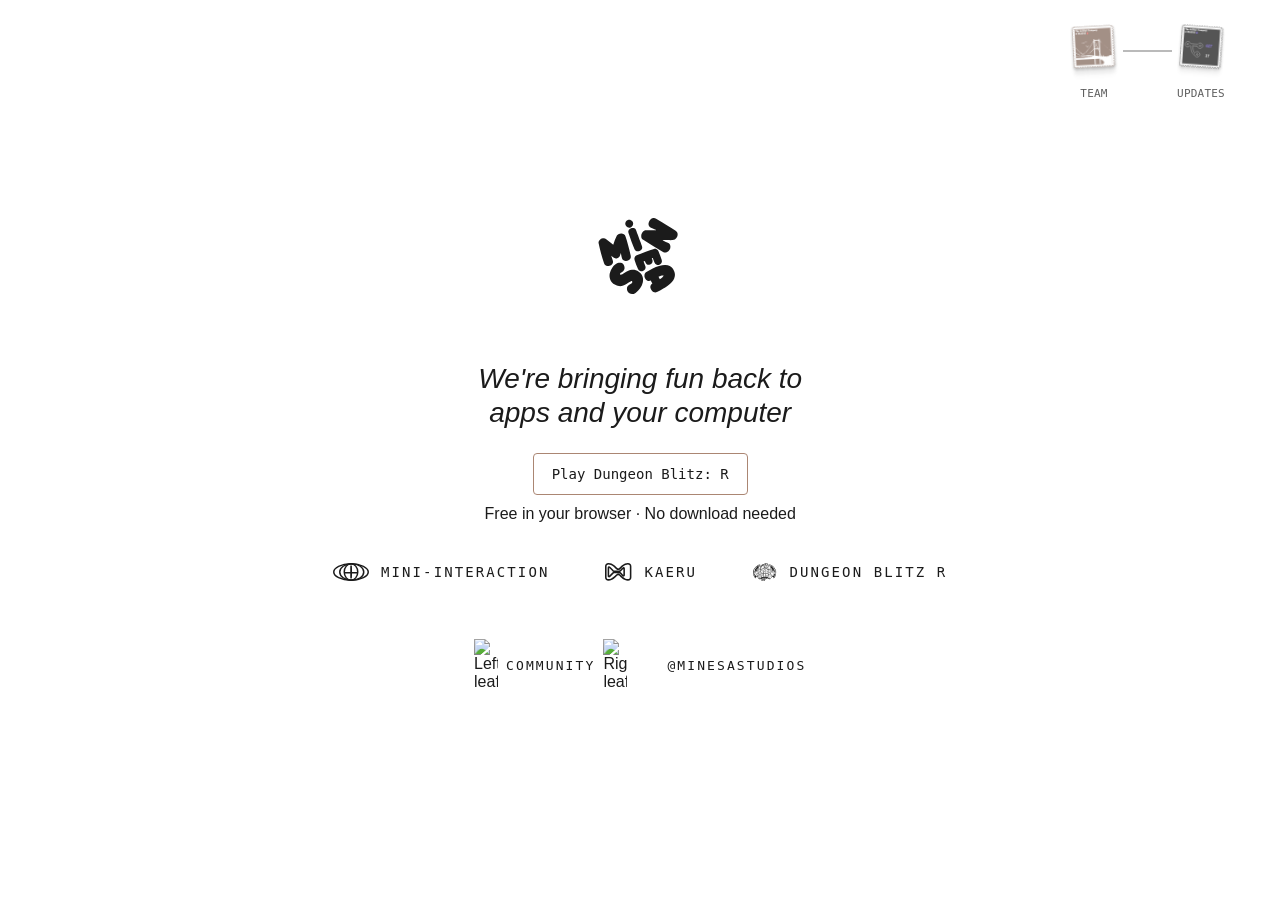
==== commit 39692ffb: "Make browser play discoverable and remove home loading gate Co-Authored-By: Devin AI <158243242+devi" ====
--- a/index.html
+++ b/index.html
@@ -3,9 +3,55 @@
   <head>
     <meta charset="UTF-8" />
     <meta name="viewport" content="width=device-width, initial-scale=1.0" />
-    <title>Home | The Minesa Studios</title>
-    <link rel="stylesheet" href="style.css?v=9" />
-    <link rel="stylesheet" href="feedback.css?v=12" />
+    <title>Play Dungeon Blitz R Free Online | The Minesa Studios</title>
+    <meta
+      name="description"
+      content="The Minesa Studios brings fun back to apps and your computer: Dungeon Blitz R, the free revival of Dungeon Blitz you can play in your browser, plus mini-interaction and Kaeru."
+    />
+    <link rel="canonical" href="https://theminesa.studio/" />
+    <meta property="og:type" content="website" />
+    <meta property="og:site_name" content="The Minesa Studios" />
+    <meta property="og:title" content="Play Dungeon Blitz R Free Online | The Minesa Studios" />
+    <meta property="og:description" content="Play Dungeon Blitz: R, the free browser revival of Dungeon Blitz. Discover more projects from The Minesa Studios." />
+    <meta property="og:url" content="https://theminesa.studio/" />
+    <meta property="og:image" content="https://theminesa.studio/assets/og-home.jpg" />
+    <meta property="og:image:width" content="1200" />
+    <meta property="og:image:height" content="630" />
+    <meta property="og:image:alt" content="The Minesa Studios" />
+    <meta name="twitter:card" content="summary_large_image" />
+    <meta name="twitter:title" content="Play Dungeon Blitz R Free Online | The Minesa Studios" />
+    <meta name="twitter:description" content="Play Dungeon Blitz: R, the free browser revival of Dungeon Blitz. Discover more projects from The Minesa Studios." />
+    <meta name="twitter:image" content="https://theminesa.studio/assets/og-home.jpg" />
+    <meta name="twitter:image:alt" content="The Minesa Studios" />
+    <script type="application/ld+json">
+      {
+        "@context": "https://schema.org",
+        "@graph": [
+          {
+            "@type": "Organization",
+            "@id": "https://theminesa.studio/#org",
+            "name": "The Minesa Studios",
+            "url": "https://theminesa.studio/",
+            "logo": "https://theminesa.studio/assets/favicon.ico",
+            "email": "support@theminesa.studio",
+            "sameAs": [
+              "https://github.com/theminesastudios",
+              "https://discord.gg/the-minesa-studios-1295512336353722438",
+              "https://www.instagram.com/minesa.team/"
+            ]
+          },
+          {
+            "@type": "WebSite",
+            "@id": "https://theminesa.studio/#website",
+            "name": "The Minesa Studios",
+            "url": "https://theminesa.studio/",
+            "publisher": { "@id": "https://theminesa.studio/#org" }
+          }
+        ]
+      }
+    </script>
+    <link rel="stylesheet" href="style.css?v=17" />
+    <link rel="stylesheet" href="feedback.css?v=14" />
     <link rel="preconnect" href="https://fonts.googleapis.com" />
     <link rel="preconnect" href="https://fonts.gstatic.com" crossorigin />
     <link
@@ -13,7 +59,8 @@
       href="https://fonts.googleapis.com/css2?family=Gloria+Hallelujah&family=Roboto+Mono:wght@400;600;700&display=swap"
     />
     <link rel="icon" type="image/x-icon" href="assets/favicon.ico" />
-    <script type="module" src="feedback.js?v=10"></script>
+    <script type="module" src="feedback.js?v=13"></script>
+    <script src="logo-hop.js?v=1" defer></script>
   </head>
   <body>
     <nav class="site-nav" aria-label="Main">
@@ -239,6 +286,11 @@
             We're bringing fun back to<br />
             apps and your computer
           </h1>
+
+          <div class="home-play">
+            <a href="https://dungeonblitzr.theminesa.studio/web" class="home-play__button">Play Dungeon Blitz: R</a>
+            <p>Free in your browser · No download needed</p>
+          </div>
 
           <ul>
             <li>
@@ -697,15 +749,17 @@
       </button>
 
       <form class="fb-form" id="fb-form" novalidate>
+        <!-- Left empty by people; bots that fill it are ignored (FormSubmit's honeypot). -->
+        <input class="fb-honey" type="text" name="_honey" tabindex="-1" autocomplete="off" aria-hidden="true" />
         <div class="fb-stage-frame">
         <div class="fb-stage">
           <div class="fb-card" data-side="back">
             <div class="fb-face fb-front" aria-hidden="true">
               <div class="fb-front-panel">
-                <img class="fb-front-title" src="./assets/feedback/front-title.svg" alt="" width="594" height="126" loading="lazy" />
+                <img class="fb-front-title" src="./assets/feedback/front-title.svg?v=2" alt="" width="594" height="126" loading="lazy" />
                 <div class="fb-front-scene">
                   <img class="fb-front-istanbul" src="./assets/feedback/front-istanbul.svg" alt="" width="2507" height="359" loading="lazy" />
-                  <img class="fb-front-byline" src="./assets/feedback/front-byline.svg" alt="" width="42" height="21" loading="lazy" />
+                  <img class="fb-front-byline" src="./assets/feedback/front-byline.svg?v=2" alt="" width="42" height="21" loading="lazy" />
                 </div>
               </div>
               <img class="fb-paper" src="./assets/feedback/paper.webp" alt="" loading="lazy" />
@@ -769,7 +823,7 @@
               </div>
               <p class="fb-meta">
                 <span>THEMINESA.STUDIO/FEEDBACK</span>
-                <span>Made in Türkiye <b>•</b> <b>Delivered worldwide</b></span>
+                <span>Made in Worldwide <b>•</b> <b>Delivered worldwide</b></span>
               </p>
               <img class="fb-watermark" src="./assets/feedback/watermark.svg" alt="" width="165" height="163" loading="lazy" />
             </div>
--- a/style.css
+++ b/style.css
@@ -53,6 +53,7 @@
   -webkit-font-smoothing: antialiased;
   overflow: hidden;
 }
+
 
 body::before {
   content: "";
@@ -108,6 +109,37 @@
   align-items: center;
 }
 
+.home-play {
+  margin: 24px 16px 0;
+  text-align: center;
+}
+
+.home-play__button {
+  display: inline-block;
+  padding: 12px 18px;
+  border: 1px solid var(--minesa-brown);
+  border-radius: 4px;
+  color: var(--primary);
+  font-family: var(--font-mono);
+  font-size: 14px;
+  text-decoration: none;
+}
+
+.home-play__button:hover,
+.home-play__button:focus-visible {
+  background: var(--minesa-brown);
+  color: var(--background-color);
+}
+
+.home-play p {
+  margin-top: 10px;
+  font-size: 16px;
+}
+
+.home-play + ul {
+  margin-top: 32px;
+}
+
 header a {
   border: none !important;
   color: var(--primary) !important;
@@ -120,8 +152,10 @@
   color: var(--primary) !important;
 }
 
-header a:hover svg path {
-  animation-duration: 0.3s !important;
+/* The logo's letters squash and stretch from their feet when hovered (logo-hop.js). */
+header svg path {
+  transform-box: fill-box;
+  transform-origin: 50% 100%;
 }
 
 a {
--- a/feedback.css
+++ b/feedback.css
@@ -111,7 +111,8 @@
   width: 100%;
   height: 100%;
   transform-style: preserve-3d;
-  transition: transform 0.75s var(--fb-spring);
+  /* A slow ease in and out, so the turn over reads as one smooth motion. */
+  transition: transform 1.1s cubic-bezier(0.65, 0, 0.35, 1);
 }
 
 .fb-card[data-side="back"] {
@@ -538,6 +539,21 @@
   color: #fff;
 }
 
+/* Honeypot field: out of sight and out of the tab order. */
+.fb-honey {
+  position: absolute;
+  left: -9999px;
+  width: 1px;
+  height: 1px;
+  opacity: 0;
+}
+
+/* While the card is being relayed, the send pill waits. */
+.fb-form.is-sending .fb-send {
+  opacity: 0.6;
+  cursor: progress;
+}
+
 .fb-status {
   min-height: 1.4em;
   margin: 0;
